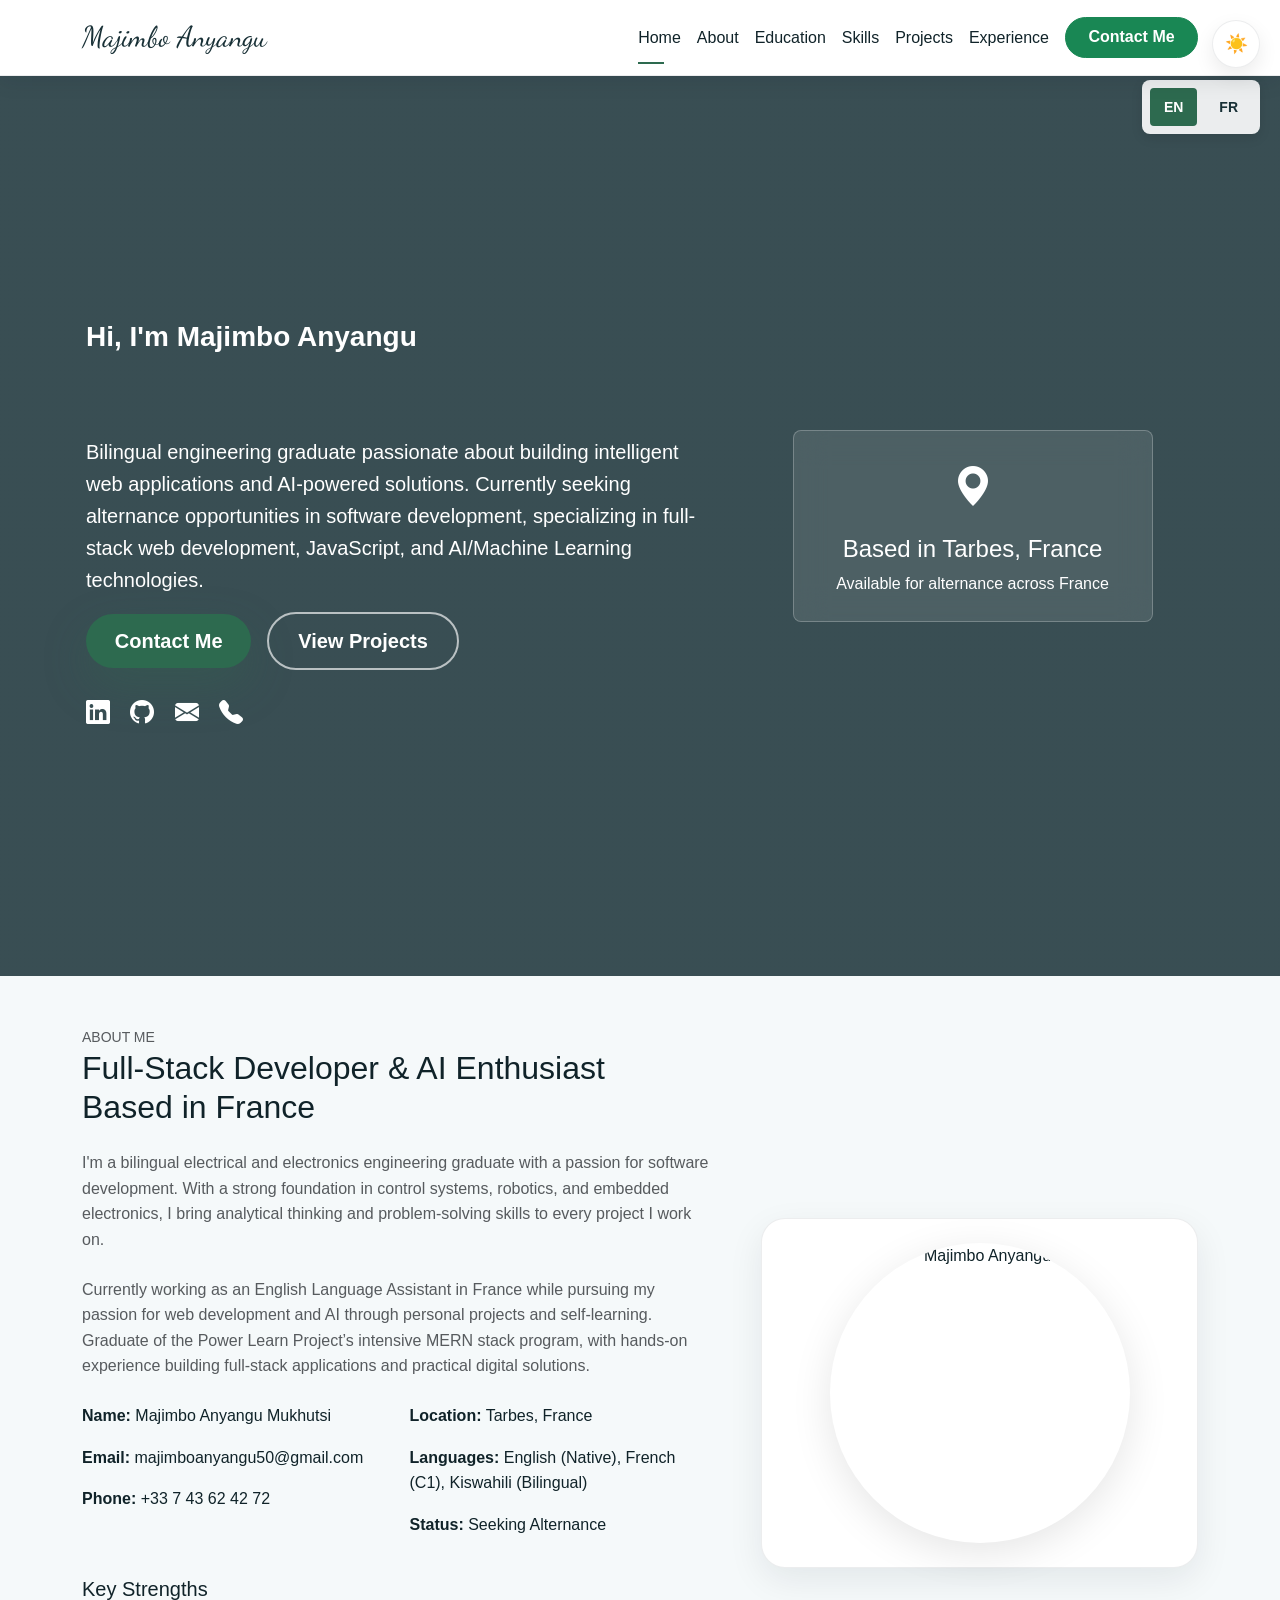
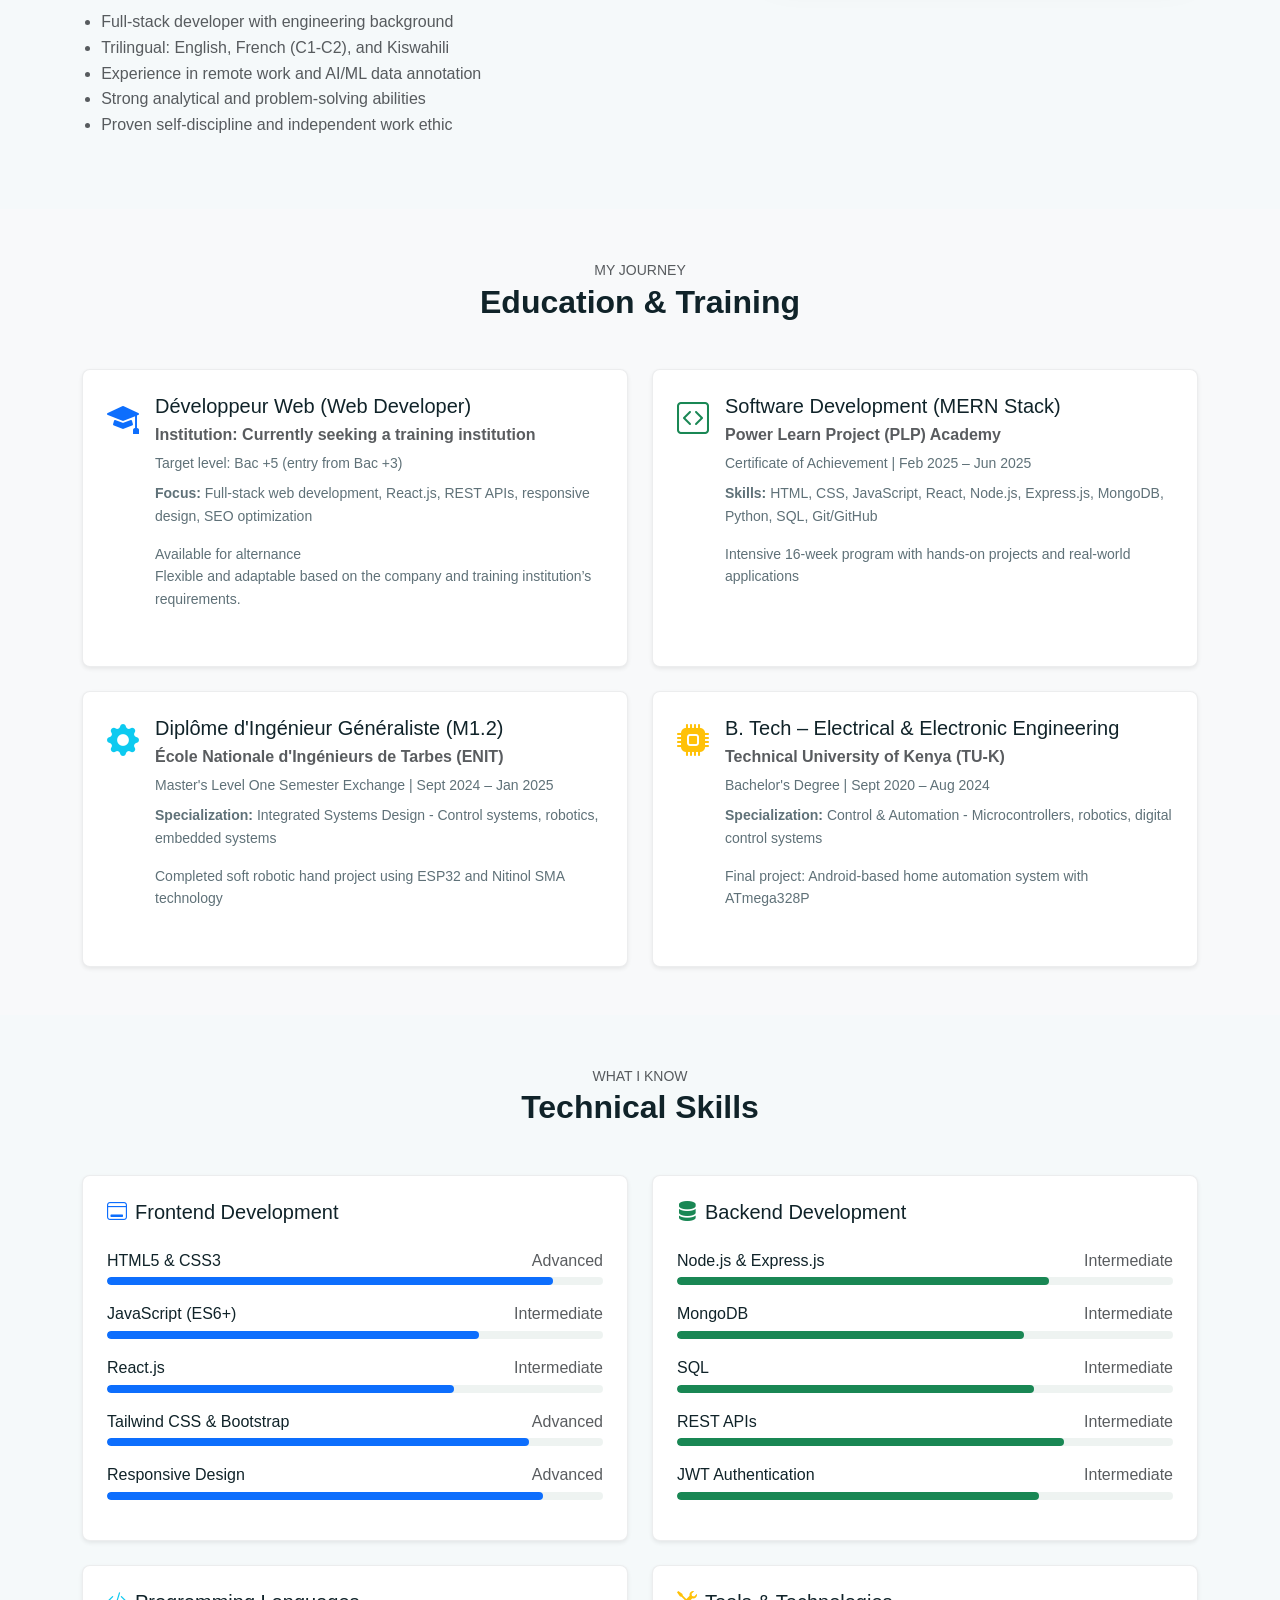
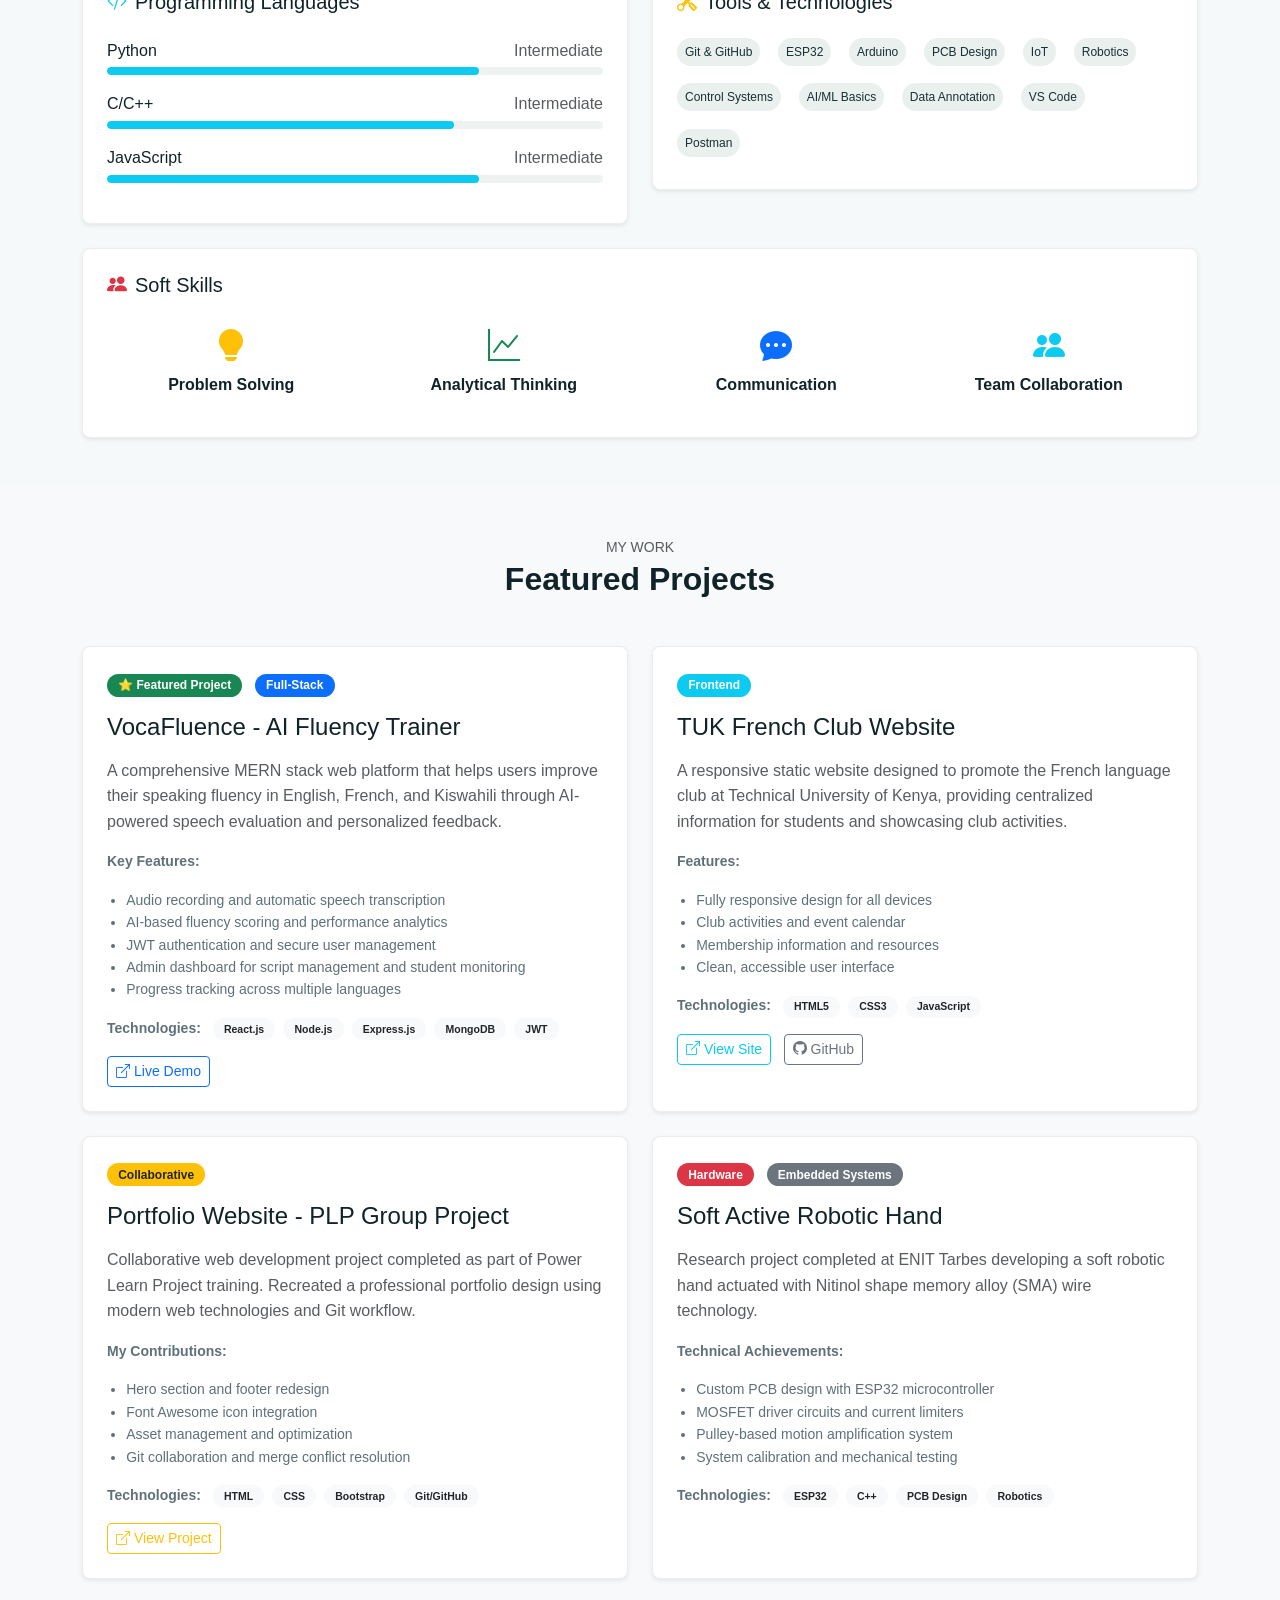
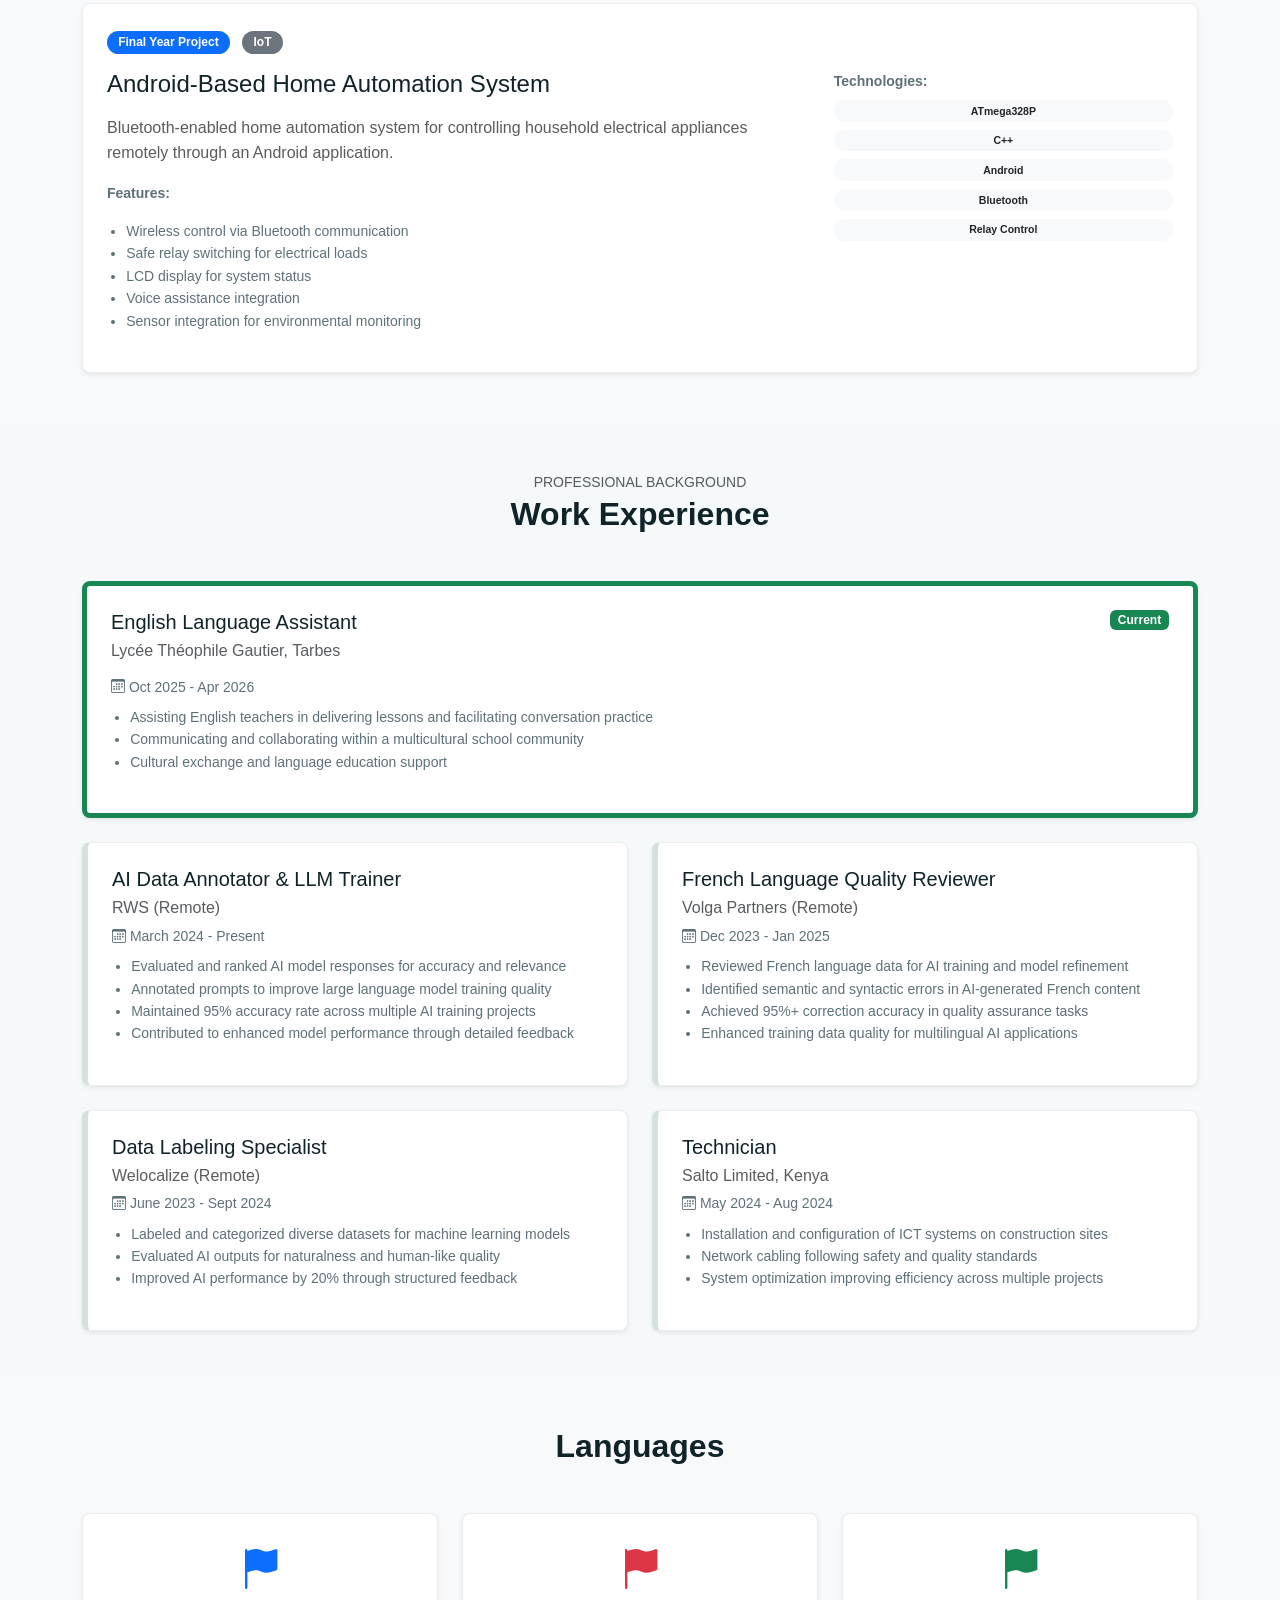
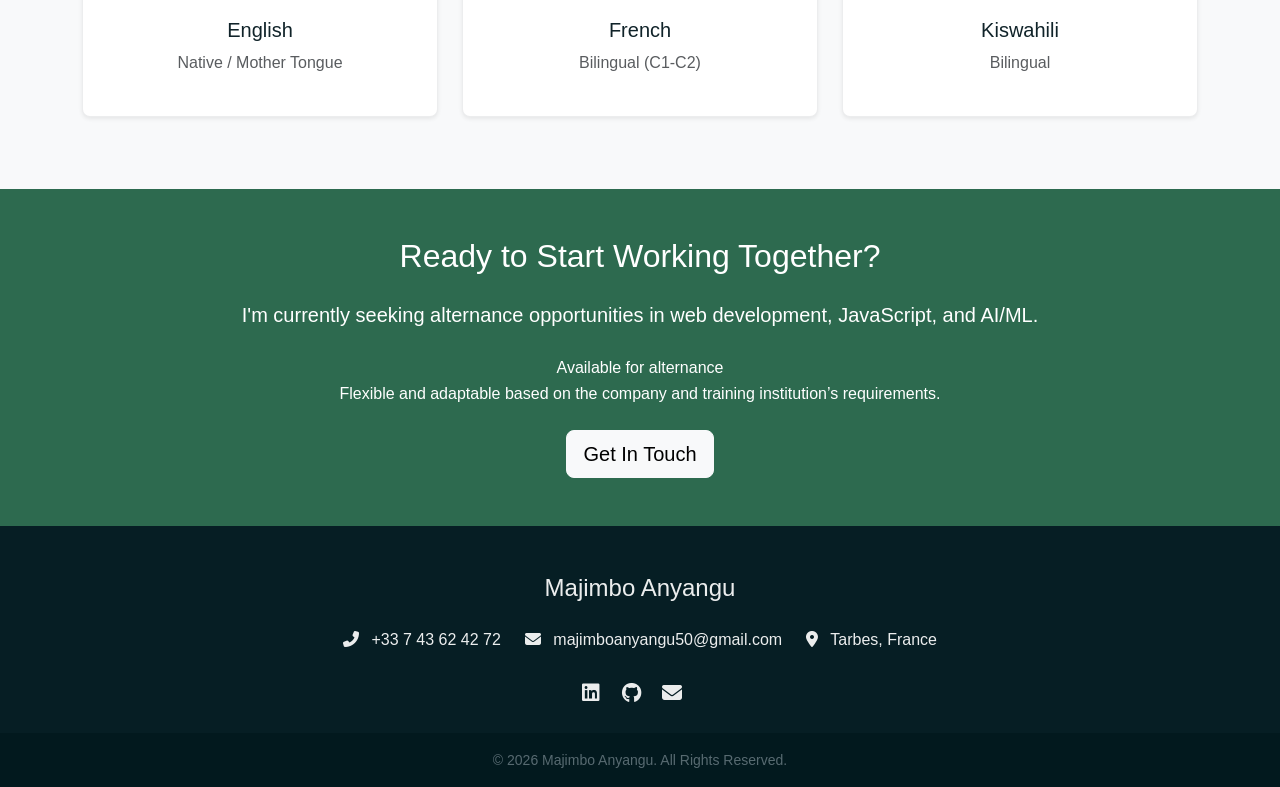
==== index.html @ 1678a59c "feat: Add French translation setup with language switcher - Create translations.js with English/Fren" ====
<!doctype html>
<html lang="en">
  <head>
    <meta charset="UTF-8" />
    <meta name="viewport" content="width=device-width, initial-scale=1.0" />
    <title>Majimbo Anyangu - Full-Stack Developer & AI Enthusiast</title>

    <!-- Bootstrap CSS -->
    <link
      href="https://cdn.jsdelivr.net/npm/bootstrap@5.3.2/dist/css/bootstrap.min.css"
      rel="stylesheet"
    />
    <link
      rel="stylesheet"
      href="https://cdnjs.cloudflare.com/ajax/libs/font-awesome/6.4.0/css/all.min.css"
    />
    <link
      href="https://fonts.googleapis.com/css2?family=Dancing+Script:wght@600&display=swap"
      rel="stylesheet"
    />
    <link
      rel="stylesheet"
      href="https://cdn.jsdelivr.net/npm/bootstrap-icons@1.10.0/font/bootstrap-icons.css"
    />
    <link rel="stylesheet" href="assets/css/style.css" />
  </head>

  <body>
    <!-- Theme Toggle -->
    <input type="checkbox" id="theme-toggle" hidden />
    <label for="theme-toggle" class="theme-icon" aria-label="Toggle theme">
      <span class="sun">☀️</span>
      <span class="moon">🌙</span>
    </label>

    <!-- Language Switcher -->
    <div class="language-switcher">
      <button class="lang-btn active" data-lang="en" onclick="changeLanguage('en')" title="English">EN</button>
      <button class="lang-btn" data-lang="fr" onclick="changeLanguage('fr')" title="Français">FR</button>
    </div>

    <!-- Navbar Toggle -->
    <input type="checkbox" id="nav-toggle" hidden />

    <!-- Navbar -->
    <nav class="navbar-wrapper">
      <div class="container d-flex justify-content-between align-items-center">
        <div class="d-flex align-items-center gap-2">
          <a href="#" class="navbar-brand">Majimbo Anyangu</a>
        </div>

        <!-- Hamburger Icon -->
        <label for="nav-toggle" class="hamburger">
          <i class="fas fa-bars"></i>
        </label>

        <!-- Nav Links -->
        <div class="nav-links">
          <ul
            class="navbar-nav d-flex flex-column flex-lg-row align-items-lg-center justify-content-center gap-3"
          >
            <li><a href="#home" class="nav-link active" data-i18n="nav-home">Home</a></li>
            <li><a href="#about" class="nav-link" data-i18n="nav-about">About</a></li>
            <li><a href="#education" class="nav-link" data-i18n="nav-education">Education</a></li>
            <li><a href="#skills" class="nav-link" data-i18n="nav-skills">Skills</a></li>
            <li><a href="#projects" class="nav-link" data-i18n="nav-projects">Projects</a></li>
            <li><a href="#experience" class="nav-link" data-i18n="nav-experience">Experience</a></li>
            <li>
              <a href="assets/contact_me.html" class="btn btn-success" data-i18n="nav-contact"
                >Contact Me</a
              >
            </li>
          </ul>
        </div>
      </div>
    </nav>

    <!-- Hero Section -->
    <section id="home" class="hero d-flex align-items-center">
      <div class="container">
        <div class="row align-items-center">
          <!-- Left Text -->
          <div
            class="col-lg-7 ps-lg-3 px-3 text-center text-lg-start mb-4 mb-lg-0"
          >
            <h3 class="mb-3 text-white fw-semibold lh-sm fs-3" data-i18n="hero-greeting">
              Hi, I'm Majimbo Anyangu
            </h3>

            <!-- Animated Words -->
            <div class="animated-words text-white mb-3">
              <span class="word" data-i18n="hero-title-1">Full-Stack Developer</span>
              <span class="word" data-i18n="hero-title-2">AI Enthusiast</span>
              <span class="word" data-i18n="hero-title-3">Electrical Engineer</span>
              <span class="word" data-i18n="hero-title-4">MERN Stack Developer</span>
              <span class="word" data-i18n="hero-title-5">Bilingual Professional</span>
            </div>

            <p class="lead text-white" data-i18n="hero-description">
              Bilingual engineering graduate passionate about building
              intelligent web applications and AI-powered solutions. Currently
              seeking alternance opportunities in software development,
              specializing in full-stack web development, JavaScript, and
              AI/Machine Learning technologies.
            </p>

            <div
              class="d-flex gap-3 flex-column flex-sm-row justify-content-center justify-content-lg-start align-items-center"
            >
              <a href="assets/contact_me.html" class="btn btn-lg btn-hire-me" data-i18n="hero-btn-contact"
                >Contact Me</a
              >
              <a href="#projects" class="btn btn-lg transparent-btn" data-i18n="hero-btn-projects"
                >View Projects</a
              >
            </div>

            <!-- Social Links -->
            <div class="mt-4">
              <a
                href="https://www.linkedin.com/in/anyangu-majimbo-b30018235/"
                target="_blank"
                class="text-white me-3 fs-4"
                ><i class="bi bi-linkedin"></i
              ></a>
              <a
                href="https://github.com/anyangumajimbo"
                target="_blank"
                class="text-white me-3 fs-4"
                ><i class="bi bi-github"></i
              ></a>
              <a
                href="mailto:majimboanyangu50@gmail.com"
                class="text-white me-3 fs-4"
                ><i class="bi bi-envelope-fill"></i
              ></a>
              <a href="tel:+33743624272" class="text-white fs-4"
                ><i class="bi bi-telephone-fill"></i
              ></a>
            </div>
          </div>

          <!-- Right Column - Location Badge -->
          <div class="col-lg-5 text-center">
            <div
              class="location-badge p-4 bg-white bg-opacity-10 rounded-3 backdrop-blur"
            >
              <i class="bi bi-geo-alt-fill text-white fs-1 mb-3 d-block"></i>
              <h4 class="text-white" data-i18n="hero-location">Based in Tarbes, France</h4>
              <p class="text-white mb-0" data-i18n="hero-location-desc">
                Available for alternance across France
              </p>
            </div>
          </div>
        </div>
      </div>
    </section>

    <!-- About Section -->
    <section id="about" class="about py-5">
      <div class="container">
        <div class="row align-items-center g-5">
          <!-- Left Content -->
          <div class="col-lg-7">
            <small class="text-uppercase text-muted" data-i18n="about-label">About Me</small>
            <h2 class="mb-4" data-i18n="about-title" data-html="true">
              Full-Stack Developer & AI Enthusiast<br />Based in France
            </h2>
            <p class="mb-4 text-muted" data-i18n="about-p1">
              I'm a bilingual electrical and electronics engineering graduate with a passion for software development. With a strong foundation in
              control systems, robotics, and embedded electronics, I bring
              analytical thinking and problem-solving skills to every project I
              work on.
            </p>
            <p class="mb-4 text-muted">
              Currently working as an English Language Assistant in France while
              pursuing my passion for web development and AI through personal projects and self-learning. 
              Graduate of the Power Learn Project’s intensive MERN stack program,
              with hands-on experience building full-stack applications and practical digital solutions.
            </p>

            <div class="row mb-4">
              <div class="col-md-6">
                <p><strong data-i18n="about-name">Name:</strong> <span data-i18n="about-name-value">Majimbo Anyangu Mukhutsi</span></p>
                <p><strong data-i18n="about-email">Email:</strong> majimboanyangu50@gmail.com</p>
                <p><strong data-i18n="about-phone">Phone:</strong> +33 7 43 62 42 72</p>
              </div>
              <div class="col-md-6">
                <p><strong data-i18n="about-location">Location:</strong> <span data-i18n="about-location-value">Tarbes, France</span></p>
                <p>
                  <strong data-i18n="about-languages">Languages:</strong> <span data-i18n="about-languages-value">English (Native), French (C1), Kiswahili (Bilingual)</span>
                </p>
                <p><strong data-i18n="about-status">Status:</strong> <span data-i18n="about-status-value">Seeking Alternance</span></p>
              </div>
            </div>

            <div class="mb-4">
              <h5 data-i18n="about-strengths">Key Strengths</h5>
              <ul class="text-muted">
                <li data-i18n="about-strength-1">
                  Full-stack developer with engineering background
                </li>
                <li data-i18n="about-strength-2">Trilingual: English, French (C1-C2), and Kiswahili</li>
                <li data-i18n="about-strength-3">Experience in remote work and AI/ML data annotation</li>
                <li data-i18n="about-strength-4">Strong analytical and problem-solving abilities</li>
                <li data-i18n="about-strength-5">Proven self-discipline and independent work ethic</li>
              </ul>
            </div>
          </div>

          <!-- Right Image -->
          <div class="col-lg-5 text-center">
            <div class="about-image-wrapper p-4">
              <img src="assets/images/majimbo_profile_image.jpg" alt="Majimbo Anyangu" class="about-profile-image">
            </div>
          </div>
        </div>
      </div>
    </section>

    <!-- Education Section -->
    <section id="education" class="py-5 section-alt">
      <div class="container">
        <div class="text-center mb-5">
          <small class="text-uppercase text-muted" data-i18n="education-label">My Journey</small>
          <h2 class="fw-bold" data-i18n="education-title">Education & Training</h2>
        </div>

        <div class="row g-4">
          <!-- Education Item 1 -->
          <div class="col-lg-6">
            <div class="education-card p-4 bg-white rounded-3 shadow-sm h-100">
              <div class="d-flex align-items-start mb-3">
                <i class="bi bi-mortarboard-fill text-primary fs-2 me-3"></i>
                <div>
                  <h5 class="mb-1" data-i18n="education-webdev">Développeur Web (Web Developer)</h5>
                  <p class="text-muted mb-1"><strong data-i18n="education-webdev-institution">Institution: Currently seeking a training institution</strong></p>
                  <p class="text-muted small mb-2">
                    Target level: Bac +5 (entry from Bac +3)
                  </p>
                  <p class="small">
                    <strong>Focus:</strong> Full-stack web development,
                    React.js, REST APIs, responsive design, SEO optimization
                  </p>
                  <p class="small text-muted">
                    Available for alternance <br>
                    Flexible and adaptable based on the company and training institution’s requirements.
                  </p>
                </div>
              </div>
            </div>
          </div>

          <!-- Education Item 2 -->
          <div class="col-lg-6">
            <div class="education-card p-4 bg-white rounded-3 shadow-sm h-100">
              <div class="d-flex align-items-start mb-3">
                <i class="bi bi-code-square text-success fs-2 me-3"></i>
                <div>
                  <h5 class="mb-1" data-i18n="education-mern">Software Development (MERN Stack)</h5>
                  <p class="text-muted mb-1">
                    <strong data-i18n="education-mern-institution">Power Learn Project (PLP) Academy</strong>
                  </p>
                  <p class="text-muted small mb-2">
                    <span data-i18n="education-mern-cert">Certificate of Achievement</span> | Feb 2025 – Jun 2025
                  </p>
                  <p class="small">
                    <strong data-i18n="education-mern-skills">Skills:</strong> HTML, CSS, JavaScript, React,
                    Node.js, Express.js, MongoDB, Python, SQL, Git/GitHub
                  </p>
                  <p class="small text-muted" data-i18n="education-mern-desc">
                    Intensive 16-week program with hands-on projects and
                    real-world applications
                  </p>
                </div>
              </div>
            </div>
          </div>

          <!-- Education Item 3 -->
          <div class="col-lg-6">
            <div class="education-card p-4 bg-white rounded-3 shadow-sm h-100">
              <div class="d-flex align-items-start mb-3">
                <i class="bi bi-gear-fill text-info fs-2 me-3"></i>
                <div>
                  <h5 class="mb-1" data-i18n="education-enit">Diplôme d'Ingénieur Généraliste (M1.2)</h5>
                  <p class="text-muted mb-1">
                    <strong data-i18n="education-enit-institution">École Nationale d'Ingénieurs de Tarbes (ENIT)</strong>
                  </p>
                  <p class="text-muted small mb-2">
                    Master's Level One Semester Exchange | Sept 2024 – Jan 2025
                  </p>
                  <p class="small">
                    <strong data-i18n="education-enit-spec">Specialization:</strong> Integrated Systems Design -
                    Control systems, robotics, embedded systems
                  </p>
                  <p class="small text-muted" data-i18n="education-enit-project">
                    Completed soft robotic hand project using ESP32 and Nitinol
                    SMA technology
                  </p>
                </div>
              </div>
            </div>
          </div>

          <!-- Education Item 4 -->
          <div class="col-lg-6">
            <div class="education-card p-4 bg-white rounded-3 shadow-sm h-100">
              <div class="d-flex align-items-start mb-3">
                <i class="bi bi-cpu-fill text-warning fs-2 me-3"></i>
                <div>
                  <h5 class="mb-1">
                    B. Tech – Electrical & Electronic Engineering
                  </h5>
                  <p class="text-muted mb-1">
                    <strong>Technical University of Kenya (TU-K)</strong>
                  </p>
                  <p class="text-muted small mb-2">
                    Bachelor's Degree | Sept 2020 – Aug 2024
                  </p>
                  <p class="small">
                    <strong>Specialization:</strong> Control & Automation -
                    Microcontrollers, robotics, digital control systems
                  </p>
                  <p class="small text-muted">
                    Final project: Android-based home automation system with
                    ATmega328P
                  </p>
                </div>
              </div>
            </div>
          </div>
        </div>
      </div>
    </section>

    <!-- Skills Section -->
    <section id="skills" class="py-5">
      <div class="container">
        <div class="text-center mb-5">
          <small class="text-uppercase text-muted">What I Know</small>
          <h2 class="fw-bold">Technical Skills</h2>
        </div>

        <div class="row g-4">
          <!-- Frontend Skills -->
          <div class="col-lg-6">
            <div class="skills-card p-4 bg-white rounded-3 shadow-sm">
              <h5 class="mb-4">
                <i class="bi bi-window-desktop text-primary me-2"></i>Frontend
                Development
              </h5>

              <div class="mb-3">
                <div class="d-flex justify-content-between mb-1">
                  <span>HTML5 & CSS3</span>
                  <span class="text-muted">Advanced</span>
                </div>
                <div class="progress">
                  <div class="progress-bar bg-primary progress-90"></div>
                </div>
              </div>

              <div class="mb-3">
                <div class="d-flex justify-content-between mb-1">
                  <span>JavaScript (ES6+)</span>
                  <span class="text-muted">Intermediate</span>
                </div>
                <div class="progress">
                  <div class="progress-bar bg-primary progress-75"></div>
                </div>
              </div>

              <div class="mb-3">
                <div class="d-flex justify-content-between mb-1">
                  <span>React.js</span>
                  <span class="text-muted">Intermediate</span>
                </div>
                <div class="progress">
                  <div class="progress-bar bg-primary progress-70"></div>
                </div>
              </div>

              <div class="mb-3">
                <div class="d-flex justify-content-between mb-1">
                  <span>Tailwind CSS & Bootstrap</span>
                  <span class="text-muted">Advanced</span>
                </div>
                <div class="progress">
                  <div class="progress-bar bg-primary progress-85"></div>
                </div>
              </div>

              <div class="mb-3">
                <div class="d-flex justify-content-between mb-1">
                  <span>Responsive Design</span>
                  <span class="text-muted">Advanced</span>
                </div>
                <div class="progress">
                  <div class="progress-bar bg-primary progress-88"></div>
                </div>
              </div>
            </div>
          </div>

          <!-- Backend Skills -->
          <div class="col-lg-6">
            <div class="skills-card p-4 bg-white rounded-3 shadow-sm">
              <h5 class="mb-4">
                <i class="bi bi-server text-success me-2"></i>Backend
                Development
              </h5>

              <div class="mb-3">
                <div class="d-flex justify-content-between mb-1">
                  <span>Node.js & Express.js</span>
                  <span class="text-muted">Intermediate</span>
                </div>
                <div class="progress">
                  <div class="progress-bar bg-success progress-75"></div>
                </div>
              </div>

              <div class="mb-3">
                <div class="d-flex justify-content-between mb-1">
                  <span>MongoDB</span>
                  <span class="text-muted">Intermediate</span>
                </div>
                <div class="progress">
                  <div class="progress-bar bg-success progress-70"></div>
                </div>
              </div>

              <div class="mb-3">
                <div class="d-flex justify-content-between mb-1">
                  <span>SQL</span>
                  <span class="text-muted">Intermediate</span>
                </div>
                <div class="progress">
                  <div class="progress-bar bg-success progress-72"></div>
                </div>
              </div>

              <div class="mb-3">
                <div class="d-flex justify-content-between mb-1">
                  <span>REST APIs</span>
                  <span class="text-muted">Intermediate</span>
                </div>
                <div class="progress">
                  <div class="progress-bar bg-success progress-78"></div>
                </div>
              </div>

              <div class="mb-3">
                <div class="d-flex justify-content-between mb-1">
                  <span>JWT Authentication</span>
                  <span class="text-muted">Intermediate</span>
                </div>
                <div class="progress">
                  <div class="progress-bar bg-success progress-73"></div>
                </div>
              </div>
            </div>
          </div>

          <!-- Programming Languages -->
          <div class="col-lg-6">
            <div class="skills-card p-4 bg-white rounded-3 shadow-sm">
              <h5 class="mb-4">
                <i class="bi bi-code-slash text-info me-2"></i>Programming
                Languages
              </h5>

              <div class="mb-3">
                <div class="d-flex justify-content-between mb-1">
                  <span>Python</span>
                  <span class="text-muted">Intermediate</span>
                </div>
                <div class="progress">
                  <div class="progress-bar bg-info progress-75"></div>
                </div>
              </div>

              <div class="mb-3">
                <div class="d-flex justify-content-between mb-1">
                  <span>C/C++</span>
                  <span class="text-muted">Intermediate</span>
                </div>
                <div class="progress">
                  <div class="progress-bar bg-info progress-70"></div>
                </div>
              </div>

              <div class="mb-3">
                <div class="d-flex justify-content-between mb-1">
                  <span>JavaScript</span>
                  <span class="text-muted">Intermediate</span>
                </div>
                <div class="progress">
                  <div class="progress-bar bg-info progress-75"></div>
                </div>
              </div>
            </div>
          </div>

          <!-- Tools & Others -->
          <div class="col-lg-6">
            <div class="skills-card p-4 bg-white rounded-3 shadow-sm">
              <h5 class="mb-4">
                <i class="bi bi-tools text-warning me-2"></i>Tools &
                Technologies
              </h5>

              <div class="skill-tags">
                <span class="badge bg-secondary me-2 mb-2 p-2"
                  >Git & GitHub</span
                >
                <span class="badge bg-secondary me-2 mb-2 p-2">ESP32</span>
                <span class="badge bg-secondary me-2 mb-2 p-2">Arduino</span>
                <span class="badge bg-secondary me-2 mb-2 p-2">PCB Design</span>
                <span class="badge bg-secondary me-2 mb-2 p-2">IoT</span>
                <span class="badge bg-secondary me-2 mb-2 p-2">Robotics</span>
                <span class="badge bg-secondary me-2 mb-2 p-2"
                  >Control Systems</span
                >
                <span class="badge bg-secondary me-2 mb-2 p-2"
                  >AI/ML Basics</span
                >
                <span class="badge bg-secondary me-2 mb-2 p-2"
                  >Data Annotation</span
                >
                <span class="badge bg-secondary me-2 mb-2 p-2">VS Code</span>
                <span class="badge bg-secondary me-2 mb-2 p-2">Postman</span>
              </div>
            </div>
          </div>
        </div>

        <!-- Soft Skills -->
        <div class="row mt-4">
          <div class="col-12">
            <div class="skills-card p-4 bg-white rounded-3 shadow-sm">
              <h5 class="mb-4">
                <i class="bi bi-people-fill text-danger me-2"></i>Soft Skills
              </h5>
              <div class="row">
                <div class="col-md-3 col-6 mb-3">
                  <div class="text-center">
                    <i class="bi bi-lightbulb-fill fs-2 text-warning mb-2"></i>
                    <p class="mb-0 fw-semibold">Problem Solving</p>
                  </div>
                </div>
                <div class="col-md-3 col-6 mb-3">
                  <div class="text-center">
                    <i class="bi bi-graph-up fs-2 text-success mb-2"></i>
                    <p class="mb-0 fw-semibold">Analytical Thinking</p>
                  </div>
                </div>
                <div class="col-md-3 col-6 mb-3">
                  <div class="text-center">
                    <i class="bi bi-chat-dots-fill fs-2 text-primary mb-2"></i>
                    <p class="mb-0 fw-semibold">Communication</p>
                  </div>
                </div>
                <div class="col-md-3 col-6 mb-3">
                  <div class="text-center">
                    <i class="bi bi-people-fill fs-2 text-info mb-2"></i>
                    <p class="mb-0 fw-semibold">Team Collaboration</p>
                  </div>
                </div>
              </div>
            </div>
          </div>
        </div>
      </div>
    </section>

    <!-- Projects Section -->
    <section id="projects" class="py-5 section-alt">
      <div class="container">
        <div class="text-center mb-5">
          <small class="text-uppercase text-muted">My Work</small>
          <h2 class="fw-bold">Featured Projects</h2>
        </div>

        <div class="row g-4">
          <!-- Project 1 - VocaFluence -->
          <div class="col-lg-6">
            <div class="project-card p-4 bg-white rounded-3 shadow-sm h-100">
              <div class="project-badge mb-3">
                <span class="badge bg-success">⭐ Featured Project</span>
                <span class="badge bg-primary ms-2">Full-Stack</span>
              </div>
              <h4 class="mb-3">VocaFluence - AI Fluency Trainer</h4>
              <p class="text-muted mb-3">
                A comprehensive MERN stack web platform that helps users improve
                their speaking fluency in English, French, and Kiswahili through
                AI-powered speech evaluation and personalized feedback.
              </p>
              <p class="small mb-3"><strong>Key Features:</strong></p>
              <ul class="small text-muted mb-3">
                <li>Audio recording and automatic speech transcription</li>
                <li>AI-based fluency scoring and performance analytics</li>
                <li>JWT authentication and secure user management</li>
                <li>
                  Admin dashboard for script management and student monitoring
                </li>
                <li>Progress tracking across multiple languages</li>
              </ul>
              <p class="small mb-3">
                <strong>Technologies:</strong>
                <span class="badge bg-light text-dark ms-2">React.js</span>
                <span class="badge bg-light text-dark ms-1">Node.js</span>
                <span class="badge bg-light text-dark ms-1">Express.js</span>
                <span class="badge bg-light text-dark ms-1">MongoDB</span>
                <span class="badge bg-light text-dark ms-1">JWT</span>
              </p>
              <a
                href="https://voca-fluence-client.vercel.app/login"
                target="_blank"
                class="btn btn-outline-primary btn-sm"
              >
                <i class="bi bi-box-arrow-up-right me-1"></i>Live Demo
              </a>
            </div>
          </div>

          <!-- Project 2 - TUK French Club -->
          <div class="col-lg-6">
            <div class="project-card p-4 bg-white rounded-3 shadow-sm h-100">
              <div class="project-badge mb-3">
                <span class="badge bg-info">Frontend</span>
              </div>
              <h4 class="mb-3">TUK French Club Website</h4>
              <p class="text-muted mb-3">
                A responsive static website designed to promote the French
                language club at Technical University of Kenya, providing
                centralized information for students and showcasing club
                activities.
              </p>
              <p class="small mb-3"><strong>Features:</strong></p>
              <ul class="small text-muted mb-3">
                <li>Fully responsive design for all devices</li>
                <li>Club activities and event calendar</li>
                <li>Membership information and resources</li>
                <li>Clean, accessible user interface</li>
              </ul>
              <p class="small mb-3">
                <strong>Technologies:</strong>
                <span class="badge bg-light text-dark ms-2">HTML5</span>
                <span class="badge bg-light text-dark ms-1">CSS3</span>
                <span class="badge bg-light text-dark ms-1">JavaScript</span>
              </p>
              <a
                href="https://anyangumajimbo.github.io/TUK_FRENCH_CLUB/index.html"
                target="_blank"
                class="btn btn-outline-info btn-sm"
              >
                <i class="bi bi-box-arrow-up-right me-1"></i>View Site
              </a>
              <a
                href="https://github.com/anyangumajimbo"
                target="_blank"
                class="btn btn-outline-secondary btn-sm ms-2"
              >
                <i class="bi bi-github me-1"></i>GitHub
              </a>
            </div>
          </div>

          <!-- Project 3 - Portfolio Group Project -->
          <div class="col-lg-6">
            <div class="project-card p-4 bg-white rounded-3 shadow-sm h-100">
              <div class="project-badge mb-3">
                <span class="badge bg-warning text-dark">Collaborative</span>
              </div>
              <h4 class="mb-3">Portfolio Website - PLP Group Project</h4>
              <p class="text-muted mb-3">
                Collaborative web development project completed as part of Power
                Learn Project training. Recreated a professional portfolio
                design using modern web technologies and Git workflow.
              </p>
              <p class="small mb-3"><strong>My Contributions:</strong></p>
              <ul class="small text-muted mb-3">
                <li>Hero section and footer redesign</li>
                <li>Font Awesome icon integration</li>
                <li>Asset management and optimization</li>
                <li>Git collaboration and merge conflict resolution</li>
              </ul>
              <p class="small mb-3">
                <strong>Technologies:</strong>
                <span class="badge bg-light text-dark ms-2">HTML</span>
                <span class="badge bg-light text-dark ms-1">CSS</span>
                <span class="badge bg-light text-dark ms-1">Bootstrap</span>
                <span class="badge bg-light text-dark ms-1">Git/GitHub</span>
              </p>
              <a
                href="https://ocheing.github.io/plp-web-development-portfolio-group-assignment/"
                target="_blank"
                class="btn btn-outline-warning btn-sm"
              >
                <i class="bi bi-box-arrow-up-right me-1"></i>View Project
              </a>
            </div>
          </div>

          <!-- Project 4 - Robotics -->
          <div class="col-lg-6">
            <div class="project-card p-4 bg-white rounded-3 shadow-sm h-100">
              <div class="project-badge mb-3">
                <span class="badge bg-danger">Hardware</span>
                <span class="badge bg-secondary ms-2">Embedded Systems</span>
              </div>
              <h4 class="mb-3">Soft Active Robotic Hand</h4>
              <p class="text-muted mb-3">
                Research project completed at ENIT Tarbes developing a soft
                robotic hand actuated with Nitinol shape memory alloy (SMA) wire
                technology.
              </p>
              <p class="small mb-3"><strong>Technical Achievements:</strong></p>
              <ul class="small text-muted mb-3">
                <li>Custom PCB design with ESP32 microcontroller</li>
                <li>MOSFET driver circuits and current limiters</li>
                <li>Pulley-based motion amplification system</li>
                <li>System calibration and mechanical testing</li>
              </ul>
              <p class="small mb-3">
                <strong>Technologies:</strong>
                <span class="badge bg-light text-dark ms-2">ESP32</span>
                <span class="badge bg-light text-dark ms-1">C++</span>
                <span class="badge bg-light text-dark ms-1">PCB Design</span>
                <span class="badge bg-light text-dark ms-1">Robotics</span>
              </p>
            </div>
          </div>

          <!-- Project 5 - Home Automation -->
          <div class="col-lg-12">
            <div class="project-card p-4 bg-white rounded-3 shadow-sm">
              <div class="project-badge mb-3">
                <span class="badge bg-primary">Final Year Project</span>
                <span class="badge bg-secondary ms-2">IoT</span>
              </div>
              <div class="row">
                <div class="col-lg-8">
                  <h4 class="mb-3">Android-Based Home Automation System</h4>
                  <p class="text-muted mb-3">
                    Bluetooth-enabled home automation system for controlling
                    household electrical appliances remotely through an Android
                    application.
                  </p>
                  <p class="small mb-3"><strong>Features:</strong></p>
                  <ul class="small text-muted mb-3">
                    <li>Wireless control via Bluetooth communication</li>
                    <li>Safe relay switching for electrical loads</li>
                    <li>LCD display for system status</li>
                    <li>Voice assistance integration</li>
                    <li>Sensor integration for environmental monitoring</li>
                  </ul>
                </div>
                <div class="col-lg-4">
                  <p class="small mb-3">
                    <strong>Technologies:</strong>
                    <span class="badge bg-light text-dark d-block mt-2"
                      >ATmega328P</span
                    >
                    <span class="badge bg-light text-dark d-block mt-2"
                      >C++</span
                    >
                    <span class="badge bg-light text-dark d-block mt-2"
                      >Android</span
                    >
                    <span class="badge bg-light text-dark d-block mt-2"
                      >Bluetooth</span
                    >
                    <span class="badge bg-light text-dark d-block mt-2"
                      >Relay Control</span
                    >
                  </p>
                </div>
              </div>
            </div>
          </div>
        </div>
      </div>
    </section>

    <!-- Experience Section -->
    <section id="experience" class="py-5">
      <div class="container">
        <div class="text-center mb-5">
          <small class="text-uppercase text-muted"
            >Professional Background</small
          >
          <h2 class="fw-bold">Work Experience</h2>
        </div>

        <div class="row g-4">
          <!-- Current Role -->
          <div class="col-12">
            <div
              class="experience-card p-4 bg-white rounded-3 shadow-sm border-start border-5 border-success"
            >
              <div
                class="d-flex justify-content-between align-items-start mb-2"
              >
                <div>
                  <h5 class="mb-1">English Language Assistant</h5>
                  <p class="text-muted mb-1">Lycée Théophile Gautier, Tarbes</p>
                </div>
                <span class="badge bg-success">Current</span>
              </div>
              <p class="small text-muted mb-2">
                <i class="bi bi-calendar3"></i> Oct 2025 - Apr 2026
              </p>
              <ul class="small">
                <li>
                  Assisting English teachers in delivering lessons and
                  facilitating conversation practice
                </li>
                <li>
                  Communicating and collaborating within a multicultural school
                  community
                </li>
                <li>Cultural exchange and language education support</li>
              </ul>
            </div>
          </div>

          <!-- AI/ML Roles -->
          <div class="col-lg-6">
            <div class="experience-card p-4 bg-white rounded-3 shadow-sm">
              <h5 class="mb-1">AI Data Annotator & LLM Trainer</h5>
              <p class="text-muted mb-1">RWS (Remote)</p>
              <p class="small text-muted mb-2">
                <i class="bi bi-calendar3"></i> March 2024 - Present
              </p>
              <ul class="small">
                <li>
                  Evaluated and ranked AI model responses for accuracy and
                  relevance
                </li>
                <li>
                  Annotated prompts to improve large language model training
                  quality
                </li>
                <li>
                  Maintained 95% accuracy rate across multiple AI training
                  projects
                </li>
                <li>
                  Contributed to enhanced model performance through detailed
                  feedback
                </li>
              </ul>
            </div>
          </div>

          <div class="col-lg-6">
            <div class="experience-card p-4 bg-white rounded-3 shadow-sm">
              <h5 class="mb-1">French Language Quality Reviewer</h5>
              <p class="text-muted mb-1">Volga Partners (Remote)</p>
              <p class="small text-muted mb-2">
                <i class="bi bi-calendar3"></i> Dec 2023 - Jan 2025
              </p>
              <ul class="small">
                <li>
                  Reviewed French language data for AI training and model
                  refinement
                </li>
                <li>
                  Identified semantic and syntactic errors in AI-generated
                  French content
                </li>
                <li>
                  Achieved 95%+ correction accuracy in quality assurance tasks
                </li>
                <li>
                  Enhanced training data quality for multilingual AI
                  applications
                </li>
              </ul>
            </div>
          </div>

          <div class="col-lg-6">
            <div class="experience-card p-4 bg-white rounded-3 shadow-sm">
              <h5 class="mb-1">Data Labeling Specialist</h5>
              <p class="text-muted mb-1">Welocalize (Remote)</p>
              <p class="small text-muted mb-2">
                <i class="bi bi-calendar3"></i> June 2023 - Sept 2024
              </p>
              <ul class="small">
                <li>
                  Labeled and categorized diverse datasets for machine learning
                  models
                </li>
                <li>
                  Evaluated AI outputs for naturalness and human-like quality
                </li>
                <li>
                  Improved AI performance by 20% through structured feedback
                </li>
              </ul>
            </div>
          </div>

          <div class="col-lg-6">
            <div class="experience-card p-4 bg-white rounded-3 shadow-sm">
              <h5 class="mb-1">Technician</h5>
              <p class="text-muted mb-1">Salto Limited, Kenya</p>
              <p class="small text-muted mb-2">
                <i class="bi bi-calendar3"></i> May 2024 - Aug 2024
              </p>
              <ul class="small">
                <li>
                  Installation and configuration of ICT systems on construction
                  sites
                </li>
                <li>Network cabling following safety and quality standards</li>
                <li>
                  System optimization improving efficiency across multiple
                  projects
                </li>
              </ul>
            </div>
          </div>
        </div>
      </div>
    </section>

    <!-- Languages Section -->
    <section class="py-5 section-alt">
      <div class="container text-center">
        <h2 class="mb-5 fw-bold">Languages</h2>
        <div class="row">
          <div class="col-md-4 mb-4">
            <div class="language-card p-4 bg-white rounded-3 shadow-sm">
              <i class="bi bi-flag-fill text-primary fs-1 mb-3"></i>
              <h5>English</h5>
              <p class="text-muted">Native / Mother Tongue</p>
            </div>
          </div>
          <div class="col-md-4 mb-4">
            <div class="language-card p-4 bg-white rounded-3 shadow-sm">
              <i class="bi bi-flag-fill text-danger fs-1 mb-3"></i>
              <h5>French</h5>
              <p class="text-muted">Bilingual (C1-C2)</p>
            </div>
          </div>
          <div class="col-md-4 mb-4">
            <div class="language-card p-4 bg-white rounded-3 shadow-sm">
              <i class="bi bi-flag-fill text-success fs-1 mb-3"></i>
              <h5>Kiswahili</h5>
              <p class="text-muted">Bilingual</p>
            </div>
          </div>
        </div>
      </div>
    </section>

    <!-- CTA Section -->
    <section class="py-5 cta-section">
      <div class="container text-center text-white">
        <h2 class="mb-4">Ready to Start Working Together?</h2>
        <p class="lead mb-4">
          I'm currently seeking alternance opportunities in web development,
          JavaScript, and AI/ML.
        </p>
        <p class="mb-4">
          Available for alternance <br>
        Flexible and adaptable based on the company and training institution’s requirements.
        </p>
        <a href="assets/contact_me.html" class="btn btn-light btn-lg"
          >Get In Touch</a
        >
      </div>
    </section>

    <!-- Footer -->
    <footer class="text-white pt-5 footer">
      <div class="container text-center mb-4">
        <h4 class="mb-4">Majimbo Anyangu</h4>

        <!-- Contact Info -->
        <div
          class="d-flex flex-column flex-md-row justify-content-center align-items-center gap-4 mb-4"
        >
          <p class="mb-0">
            <i class="fas fa-phone-alt me-2"></i> +33 7 43 62 42 72
          </p>
          <p class="mb-0">
            <i class="fas fa-envelope me-2"></i> majimboanyangu50@gmail.com
          </p>
          <p class="mb-0">
            <i class="fas fa-map-marker-alt me-2"></i> Tarbes, France
          </p>
        </div>

        <!-- Social Links -->
        <div class="social-icons mb-4">
          <a
            href="https://www.linkedin.com/in/anyangu-majimbo-b30018235/"
            target="_blank"
            class="text-white me-3 fs-5"
          >
            <i class="fab fa-linkedin"></i>
          </a>
          <a
            href="https://github.com/anyangumajimbo"
            target="_blank"
            class="text-white me-3 fs-5"
          >
            <i class="fab fa-github"></i>
          </a>
          <a
            href="mailto:majimboanyangu50@gmail.com"
            class="text-white me-3 fs-5"
          >
            <i class="fas fa-envelope"></i>
          </a>
        </div>
      </div>

      <!-- Copyright -->
      <div class="py-3 px-0 footer-bottom">
        <div class="container text-center">
          <p class="small mb-0">
            &copy; 2026 Majimbo Anyangu. All Rights Reserved.
          </p>
        </div>
      </div>
    </footer>

    <!-- Bootstrap JS -->
    <script src="https://cdn.jsdelivr.net/npm/bootstrap@5.3.2/dist/js/bootstrap.bundle.min.js"></script>
    <script src="assets/js/translations.js"></script>
    <script src="assets/js/main.js"></script>
  </body>
</html>
---- assets/css/style.css ----
/* Global variables and reset */
:root {
    --color-background: #f5f9fa;
    --color-surface: #ffffff;
    --color-text: #102329;
    --color-muted: #5f7178;
    --color-primary: #183036;
    --color-accent: #2d6a4f;
    --color-accent-light: #40916c;
    --color-border: rgba(16, 35, 41, 0.08);
    --color-section-alt: #f8f9fa;
    --color-footer: #061e24;
    --color-footer-bottom: #02191e;
    --gradient-hero: linear-gradient(rgba(24, 48, 54, 0.85), rgba(24, 48, 54, 0.85));
    --hero-image: url('https://images.unsplash.com/photo-1517694712202-14dd9538aa97?w=1600');
    --transition-base: all 0.3s ease;
    --max-content-width: 1140px;
}

* {
    box-sizing: border-box;
}

body {
    margin: 0;
    font-family: 'Inter', 'Segoe UI', Tahoma, sans-serif;
    background-color: var(--color-background);
    color: var(--color-text);
    line-height: 1.6;
    transition: var(--transition-base);
}

body.dark-theme {
    background-color: #071017;
    color: #d7e6ea;
    --color-surface: rgba(10, 20, 27, 0.9);
    --color-border: rgba(255, 255, 255, 0.08);
    --color-muted: #9ab6bc;
    --color-section-alt: rgba(4, 12, 17, 0.92);
    --color-footer: #01090f;
    --color-footer-bottom: #000509;
}

a {
    color: inherit;
    text-decoration: none;
    transition: color 0.2s ease;
}

a:hover,
.nav-link:hover {
    color: var(--color-accent-light);
}

img {
    max-width: 100%;
    display: block;
}

section {
    transition: background-color 0.2s ease;
}

.section-alt {
    background-color: var(--color-section-alt);
}

/* Theme toggle */
.theme-icon {
    position: fixed;
    top: 20px;
    right: 20px;
    display: flex;
    align-items: center;
    justify-content: center;
    width: 48px;
    height: 48px;
    border-radius: 50%;
    background: var(--color-surface);
    border: 1px solid var(--color-border);
    cursor: pointer;
    box-shadow: 0 8px 20px rgba(0, 0, 0, 0.08);
    z-index: 1100;
    transition: var(--transition-base);
}

.theme-icon .sun,
.theme-icon .moon {
    font-size: 1.15rem;
    transition: opacity 0.3s ease, transform 0.3s ease;
}

.theme-icon .moon {
    position: absolute;
    opacity: 0;
    transform: translateY(8px);
}

#theme-toggle:checked + .theme-icon .sun {
    opacity: 0;
    transform: translateY(-8px);
}

#theme-toggle:checked + .theme-icon .moon {
    opacity: 1;
    transform: translateY(0);
}

body.dark-theme .theme-icon {
    border-color: rgba(255, 255, 255, 0.08);
    box-shadow: 0 12px 24px rgba(0, 0, 0, 0.4);
}

/* Navbar */
.navbar-wrapper {
    position: sticky;
    top: 0;
    z-index: 1000;
    background: var(--color-surface);
    border-bottom: 1px solid var(--color-border);
    box-shadow: 0 6px 20px rgba(12, 24, 32, 0.08);
}

.navbar-wrapper .container {
    position: relative;
    padding-top: 0.9rem;
    padding-bottom: 0.9rem;
    max-width: var(--max-content-width);
}

.navbar-brand {
    font-family: 'Dancing Script', cursive;
    font-size: 1.8rem;
    color: var(--color-primary);
}

.hamburger {
    display: flex;
    align-items: center;
    justify-content: center;
    width: 44px;
    height: 44px;
    border-radius: 50%;
    cursor: pointer;
    color: var(--color-primary);
    transition: var(--transition-base);
}

.hamburger:hover {
    background: rgba(45, 106, 79, 0.08);
    color: var(--color-accent);
}

.nav-links {
    display: none;
    position: absolute;
    top: calc(100% + 12px);
    right: 0;
    background: var(--color-surface);
    border: 1px solid var(--color-border);
    border-radius: 16px;
    box-shadow: 0 20px 45px rgba(0, 0, 0, 0.12);
    padding: 1rem 1.2rem;
    min-width: 220px;
}

.nav-links ul {
    padding-left: 0;
    margin: 0;
    list-style: none;
}

.nav-links .nav-link {
    color: var(--color-text);
    font-weight: 500;
    position: relative;
}

.nav-links .nav-link::after {
    content: '';
    position: absolute;
    left: 0;
    bottom: -6px;
    width: 0;
    height: 2px;
    background: var(--color-accent);
    transition: width 0.2s ease;
}

.nav-links .nav-link:hover::after,
.nav-links .nav-link.active::after {
    width: 60%;
}

.nav-links .btn {
    font-weight: 600;
    border-radius: 999px;
    padding: 0.45rem 1.4rem;
}

/* Navbar styling for bright sections */
.navbar-wrapper.navbar-bright-section {
    background: var(--color-accent-light);
    border-bottom-color: rgba(255, 255, 255, 0.1);
    box-shadow: 0 6px 20px rgba(0, 0, 0, 0.15);
}

.navbar-wrapper.navbar-bright-section .navbar-brand,
.navbar-wrapper.navbar-bright-section .hamburger,
.navbar-wrapper.navbar-bright-section .nav-link {
    color: white;
}

.navbar-wrapper.navbar-bright-section .nav-link::after {
    background: rgba(255, 255, 255, 0.6);
}

.navbar-wrapper.navbar-bright-section .nav-link:hover,
.navbar-wrapper.navbar-bright-section .nav-link:hover::after {
    color: rgba(255, 255, 255, 0.9);
}

#nav-toggle:checked + nav .nav-links {
    display: block;
}

@media (min-width: 992px) {
    .hamburger {
        display: none;
    }

    .nav-links {
        position: static;
        display: block !important;
        background: transparent;
        border: none;
        box-shadow: none;
        padding: 0;
        min-width: initial;
    }

    .nav-links ul {
        flex-direction: row !important;
        gap: 1rem;
    }
}

/* Hero */
.hero {
    background: var(--gradient-hero), var(--hero-image) center center / cover no-repeat;
    min-height: 100vh;
    padding: 6rem 0;
    color: #ffffff;
}

.hero .container {
    max-width: var(--max-content-width);
}

.hero h3 {
    font-size: 2rem;
}

.hero p {
    max-width: 640px;
}

.animated-words {
  position: relative;
  height: 50px;
  overflow: hidden;
}

.animated-words .word {
  font-family: monospace;
  font-size: 2rem;
  font-weight: 700;
  color: var(--text-color, white);
  text-shadow: 0 0 8px #00c896, 0 0 16px #00c896, 0 0 24px #00c896;
  position: absolute;
  width: 100%;
  opacity: 0;
  transform: translateY(100%);
  animation: slideWords 15s infinite;
}

.animated-words .word:nth-child(1) {
  animation-delay: 0s;
}

.animated-words .word:nth-child(2) {
  animation-delay: 3s;
}

.animated-words .word:nth-child(3) {
  animation-delay: 6s;
}

.animated-words .word:nth-child(4) {
  animation-delay: 9s;
}

.animated-words .word:nth-child(5) {
  animation-delay: 12s;
}

@keyframes slideWords {
  0% {
    opacity: 0;
    transform: translateY(100%);
  }

  10% {
    opacity: 1;
    transform: translateY(0);
  }

  20% {
    opacity: 1;
    transform: translateY(0);
  }

  30% {
    opacity: 0;
    transform: translateY(-100%);
  }

  100% {
    opacity: 0;
    transform: translateY(-100%);
  }
}

@media (max-width: 768px) {
    .animated-words {
        text-align: left !important;
    }
}

.btn-hire-me {
    background: var(--color-accent);
    border: none;
    color: #ffffff !important;
    border-radius: 999px;
    padding: 0.75rem 1.8rem;
    font-weight: 600;
    box-shadow: 0 18px 45px rgba(45, 106, 79, 0.28);
    transition: transform 0.2s ease, box-shadow 0.2s ease;
}

.btn-hire-me:hover {
    transform: translateY(-3px);
    box-shadow: 0 20px 50px rgba(45, 106, 79, 0.35);
}

.transparent-btn {
    border-radius: 999px;
    padding: 0.75rem 1.8rem;
    border: 2px solid rgba(255, 255, 255, 0.65);
    color: #ffffff;
    font-weight: 600;
    transition: var(--transition-base);
}

.transparent-btn:hover {
    background: rgba(255, 255, 255, 0.15);
}

.location-badge {
    background: rgba(255, 255, 255, 0.18);
    border: 1px solid rgba(255, 255, 255, 0.24);
    border-radius: 16px;
    max-width: 360px;
    margin: 0 auto;
    color: #ffffff;
}

.backdrop-blur {
    backdrop-filter: blur(16px);
}

/* About */
.about-image-wrapper {
    background: var(--color-surface);
    border: 1px solid var(--color-border);
    border-radius: 24px;
    box-shadow: 0 12px 35px rgba(12, 24, 32, 0.08);
}

.about-profile-image {
  border-radius: 50%;
  width: 100%;
  max-width: 300px;
  height: 300px;
  object-fit: cover;
  box-shadow: 0 10px 40px rgba(0, 0, 0, 0.1);
  display: block;
  margin: 0 auto;
}

/* Cards */
.education-card,
.skills-card,
.project-card,
.experience-card,
.language-card,
.location-badge,
.about-image-wrapper {
    transition: var(--transition-base);
}

.education-card,
.skills-card,
.project-card,
.experience-card,
.language-card {
    background: var(--color-surface);
    border-radius: 20px;
    border: 1px solid var(--color-border);
    box-shadow: 0 16px 45px rgba(12, 24, 32, 0.08);
}

.education-card:hover,
.skills-card:hover,
.project-card:hover,
.experience-card:hover,
.language-card:hover {
    transform: translateY(-6px);
    box-shadow: 0 24px 55px rgba(12, 24, 32, 0.12);
}

.small {
    color: var(--color-muted) !important;
}

/* Skills */
.progress {
    height: 8px;
    background: rgba(45, 106, 79, 0.08);
    border-radius: 999px;
    overflow: hidden;
}

.progress-bar {
    border-radius: 999px;
}

.progress-90 { width: 90%; }
.progress-88 { width: 88%; }
.progress-85 { width: 85%; }
.progress-78 { width: 78%; }
.progress-75 { width: 75%; }
.progress-73 { width: 73%; }
.progress-72 { width: 72%; }
.progress-70 { width: 70%; }

.skill-tags {
    display: flex;
    flex-wrap: wrap;
    gap: 0.6rem;
}

.skill-tags .badge {
    background: rgba(45, 106, 79, 0.1) !important;
    color: var(--color-primary);
    padding: 0.45rem 0.9rem;
    border-radius: 999px;
    font-weight: 500;
}

/* Projects */
.project-card .badge {
    font-weight: 600;
    padding: 0.35rem 0.7rem;
    border-radius: 999px;
}

.project-card h4,
.project-card p {
    color: var(--color-text);
}

/* Experience */
.experience-card {
    border-left: 6px solid rgba(45, 106, 79, 0.2);
}

/* Languages */
.language-card {
    text-align: center;
}

.language-card i {
    display: inline-block;
    margin-bottom: 1rem;
}

/* CTA */
.cta-section {
    background-color: #2d6a4f;
    color: #ffffff;
}

body.dark-theme .cta-section {
    background-color: rgba(45, 106, 79, 0.85);
}

/* Footer */
.footer {
    background-color: var(--color-footer);
}

.footer-bottom {
    background-color: var(--color-footer-bottom);
}

.footer h4,
.footer p,
.footer a {
    color: #ffffff;
    opacity: 0.92;
}

.footer .social-icons a {
    transition: transform 0.2s ease, opacity 0.2s ease;
}

.footer .social-icons a:hover {
    transform: translateY(-4px);
    opacity: 1;
}

/* Utilities */
ul {
    padding-left: 1.2rem;
}

@media (max-width: 991.98px) {
    .hero {
        padding: 5rem 0 4rem;
        text-align: center;
    }

    .hero .container {
        text-align: center;
    }

    .location-badge {
        margin-top: 2rem;
    }
}

@media (max-width: 575.98px) {
    .theme-icon {
        top: 16px;
        right: 16px;
        width: 42px;
        height: 42px;
    }

    .hero {
        padding-top: 4.5rem;
    }

    .nav-links {
        width: calc(100vw - 3rem);
    }
}

/* Dark theme specific adjustments */
body.dark-theme .navbar-wrapper {
    background: rgba(7, 18, 24, 0.92);
    box-shadow: 0 12px 30px rgba(0, 0, 0, 0.45);
}

body.dark-theme .nav-links {
    background: rgba(5, 15, 21, 0.98);
    border-color: rgba(255, 255, 255, 0.08);
}

body.dark-theme .nav-link {
    color: #d7e6ea;
}

body.dark-theme .education-card,
body.dark-theme .skills-card,
body.dark-theme .project-card,
body.dark-theme .experience-card,
body.dark-theme .language-card {
    background: rgba(8, 18, 24, 0.92);
    box-shadow: 0 20px 45px rgba(0, 0, 0, 0.42);
}

body.dark-theme .skill-tags .badge {
    background: rgba(64, 145, 108, 0.22) !important;
    color: #d7e6ea;
}

body.dark-theme .small,
body.dark-theme .text-muted {
    color: #a5bdc2 !important;
}

/* Language Switcher Styles */
.language-switcher {
    position: fixed;
    top: 80px;
    right: 20px;
    z-index: 999;
    display: flex;
    gap: 8px;
    background: rgba(255, 255, 255, 0.9);
    padding: 8px;
    border-radius: 8px;
    box-shadow: 0 4px 12px rgba(0, 0, 0, 0.1);
    transition: all 0.3s ease;
}

.language-switcher:hover {
    box-shadow: 0 6px 16px rgba(0, 0, 0, 0.15);
}

.lang-btn {
    padding: 6px 12px;
    border: 2px solid transparent;
    background: transparent;
    color: #183036;
    cursor: pointer;
    border-radius: 4px;
    font-weight: 600;
    font-size: 14px;
    transition: all 0.2s ease;
}

.lang-btn:hover {
    background: rgba(45, 106, 79, 0.1);
    color: #2d6a4f;
}

.lang-btn.active {
    background: #2d6a4f;
    color: white;
    border-color: #2d6a4f;
}

body.dark-theme .language-switcher {
    background: rgba(10, 20, 27, 0.95);
    box-shadow: 0 4px 12px rgba(0, 0, 0, 0.3);
}

body.dark-theme .lang-btn {
    color: #d7e6ea;
}

body.dark-theme .lang-btn:hover {
    background: rgba(64, 145, 108, 0.2);
    color: #40916c;
}

body.dark-theme .lang-btn.active {
    background: #2d6a4f;
    color: white;
}
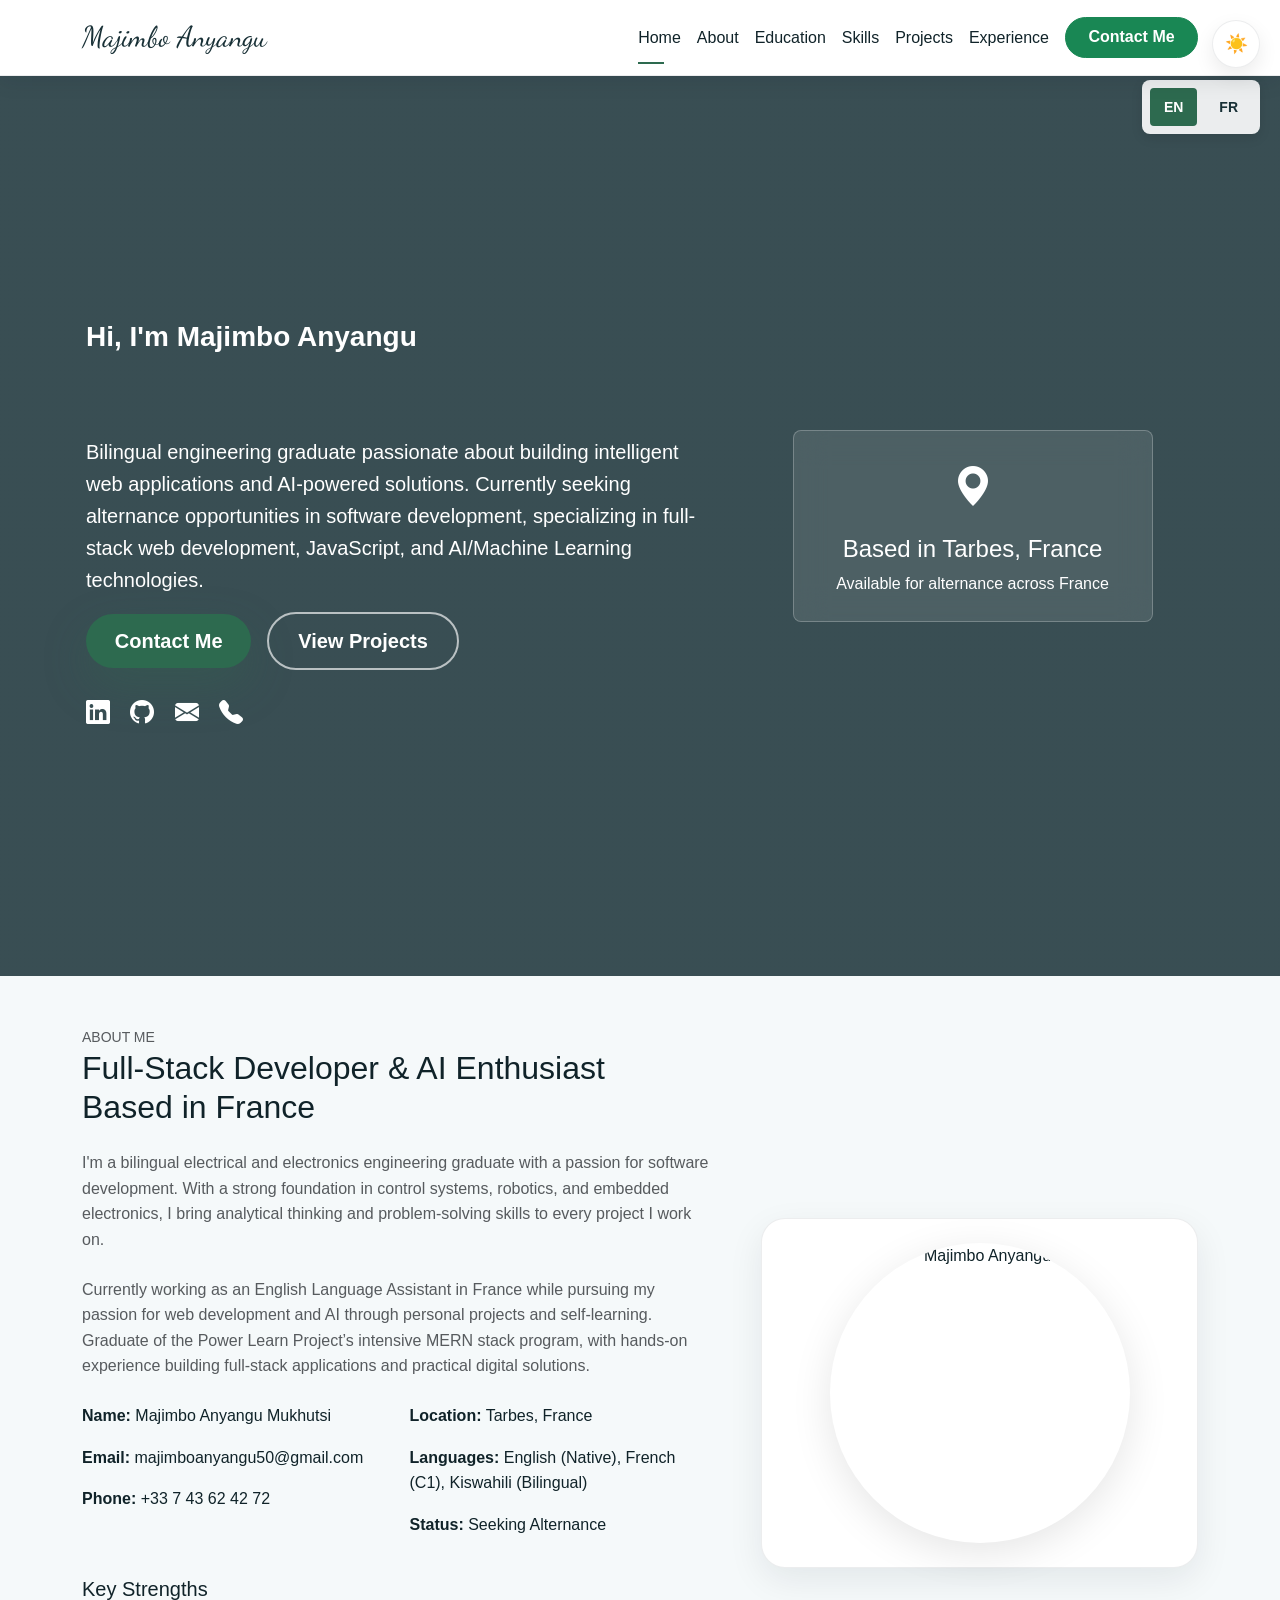
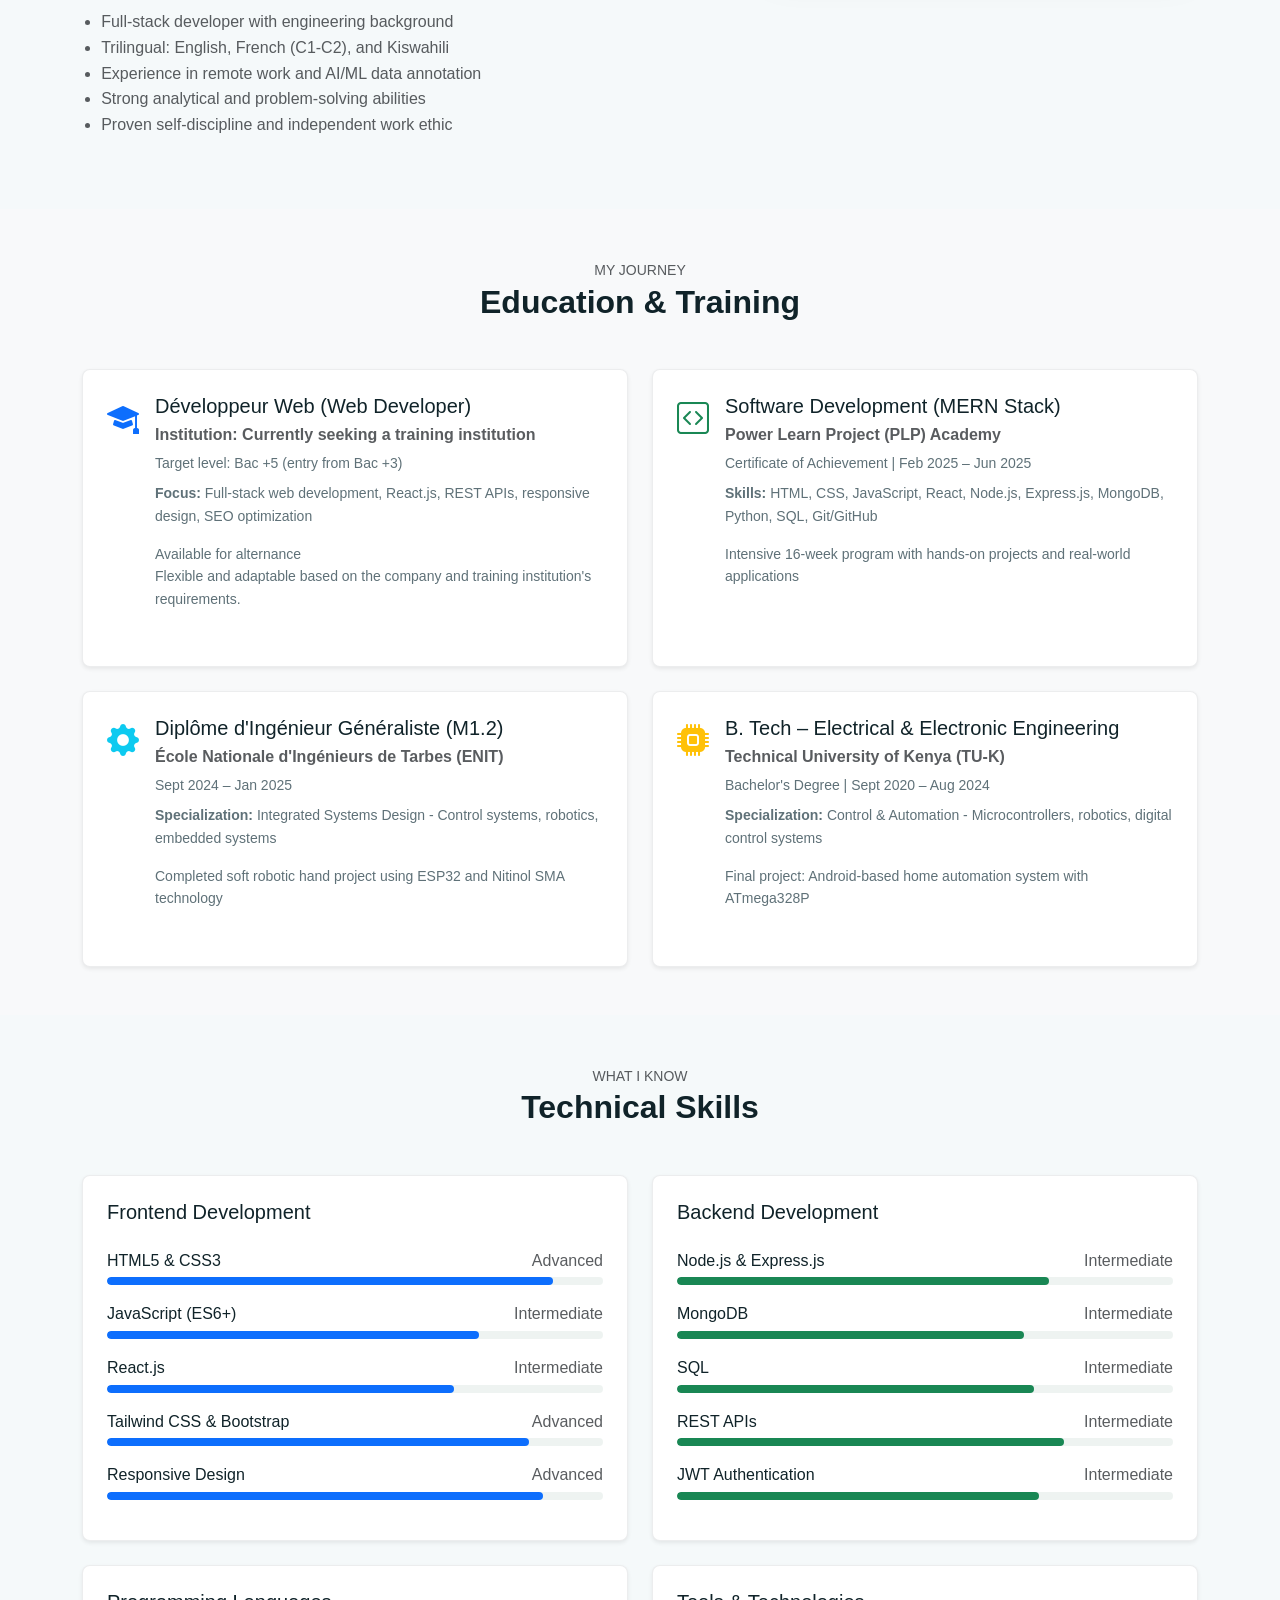
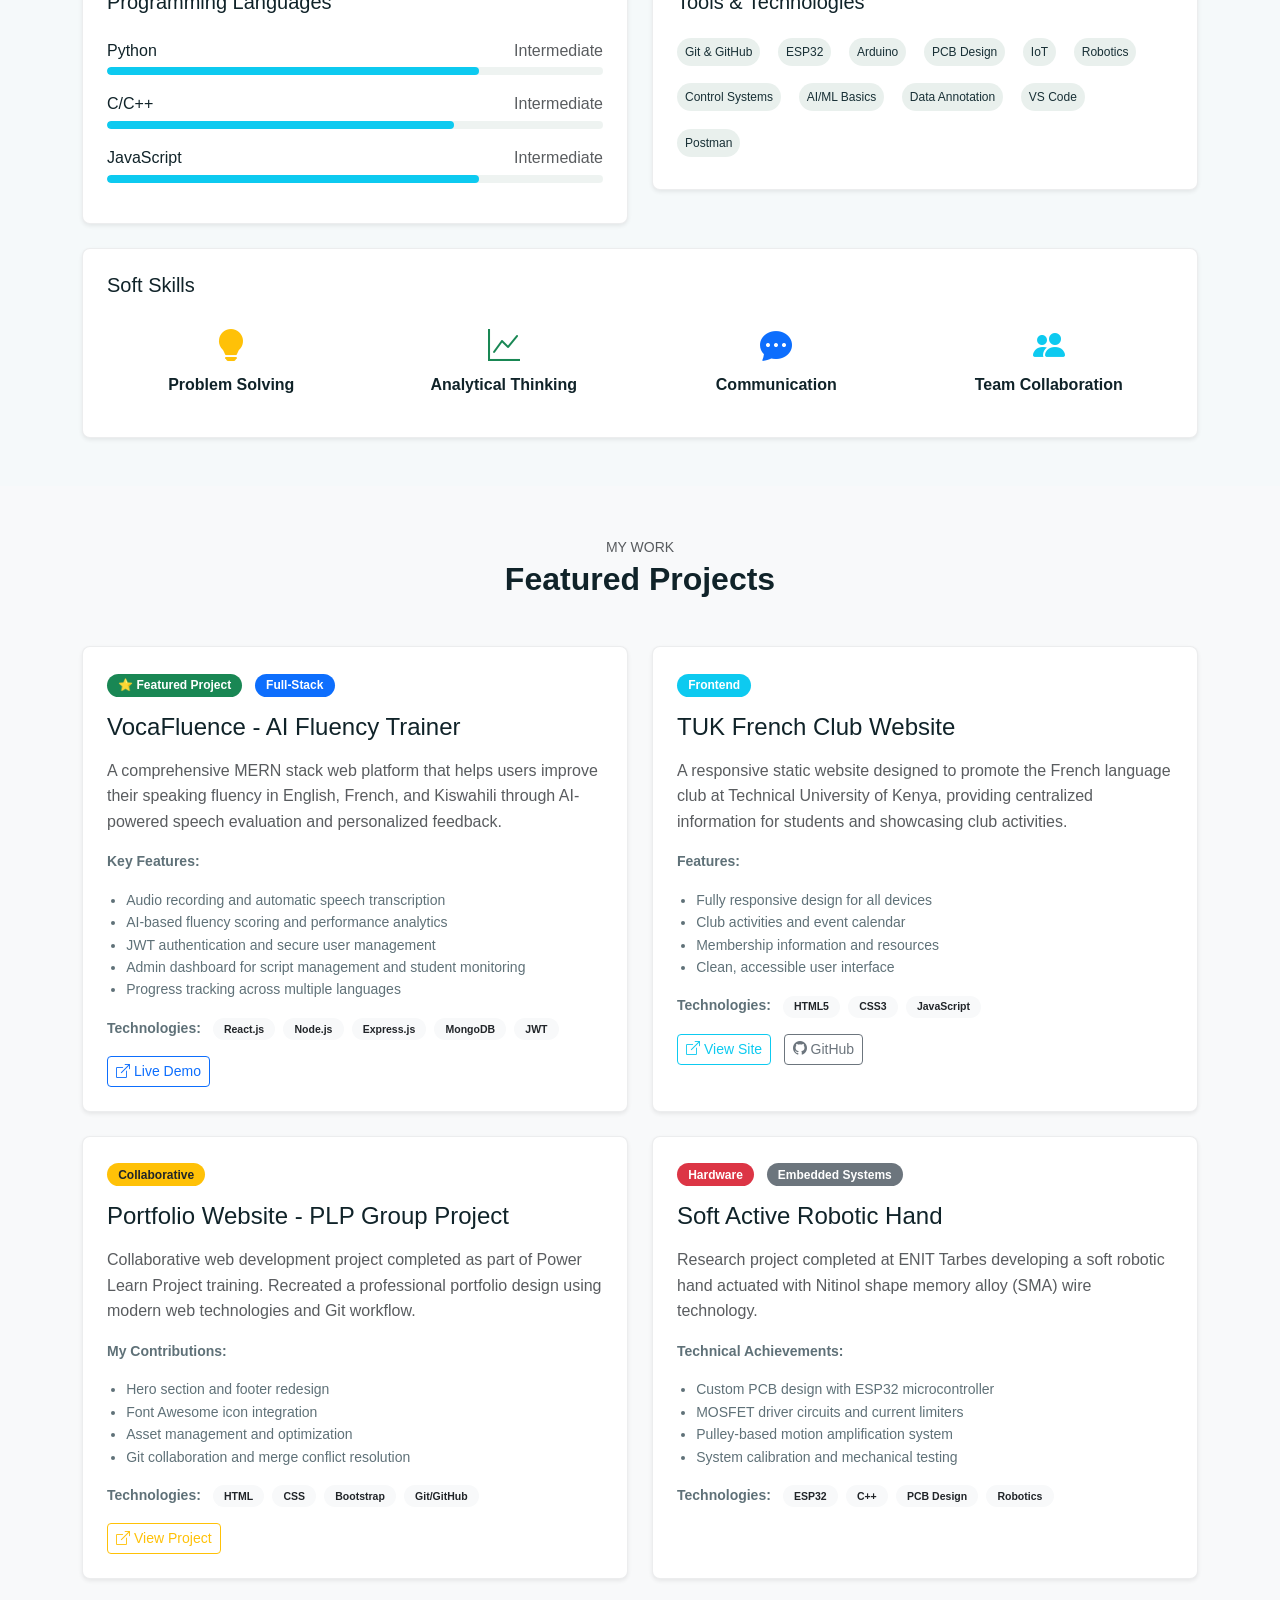
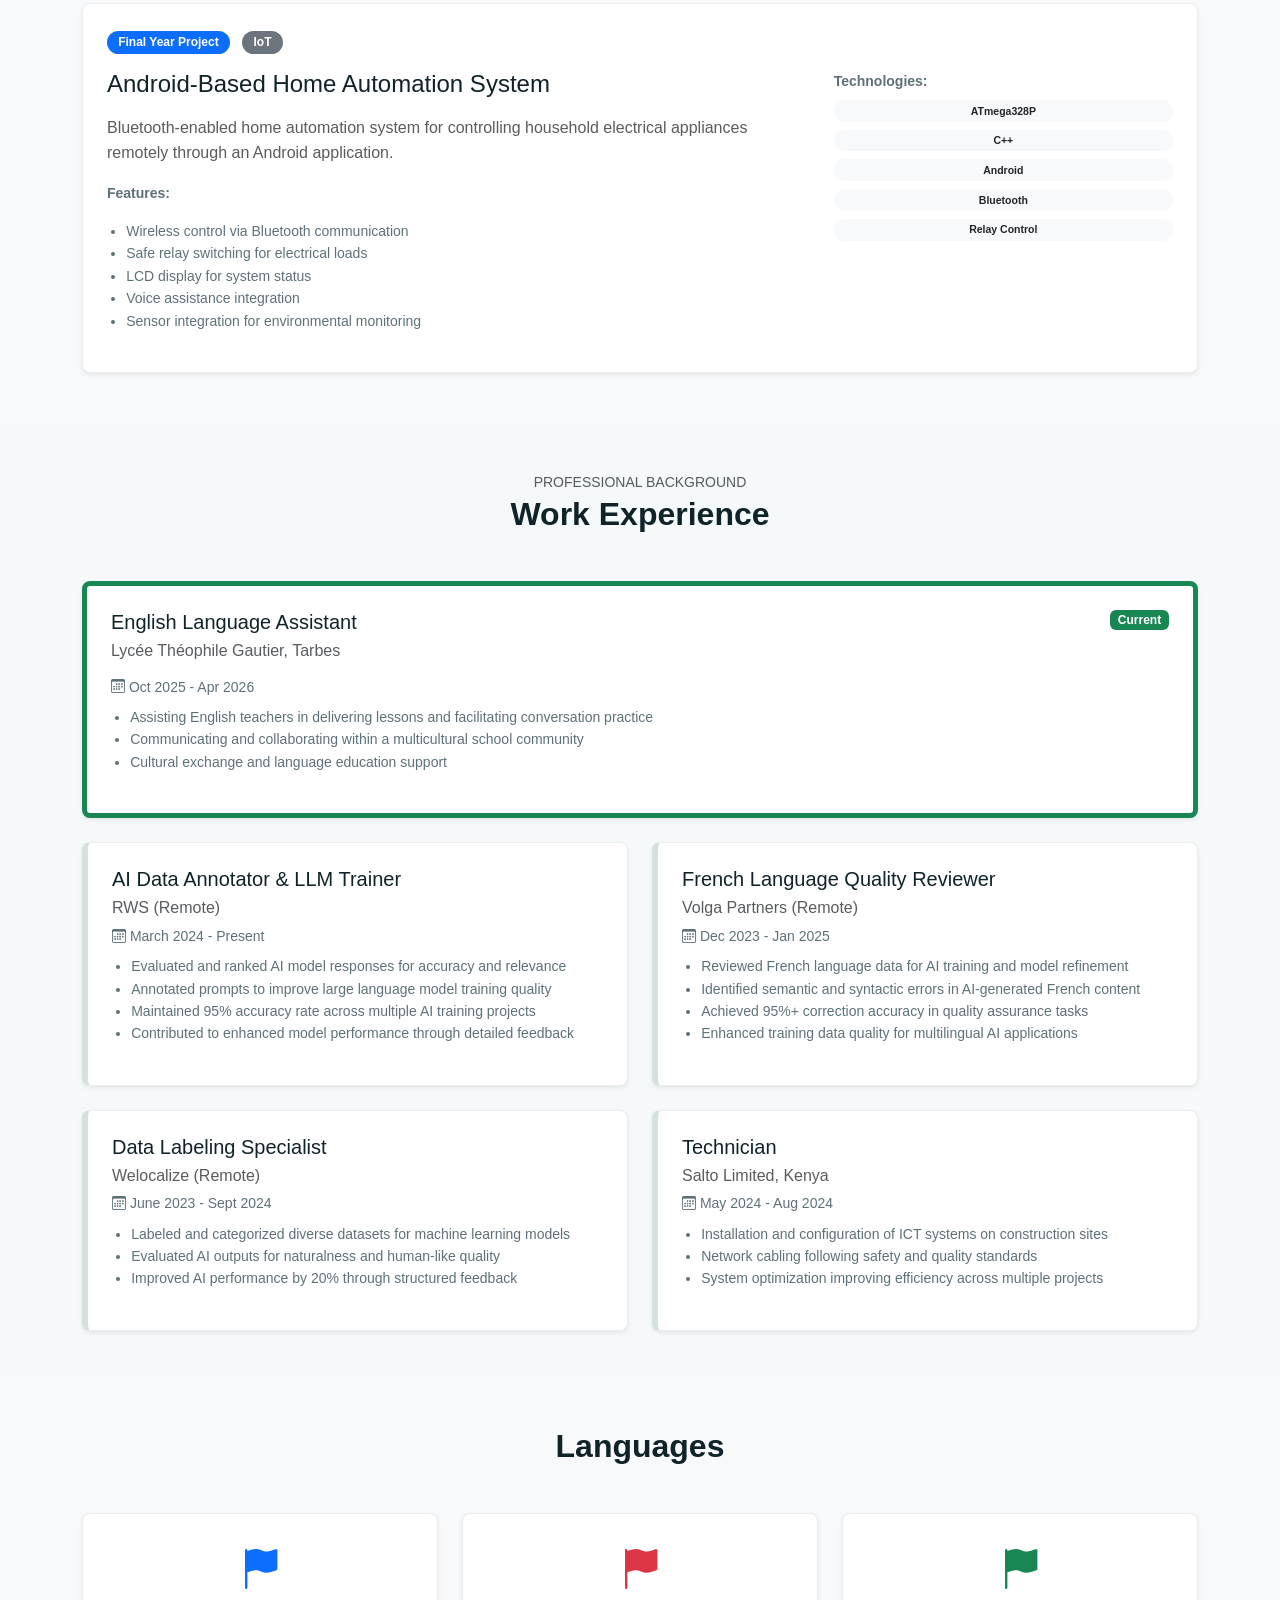
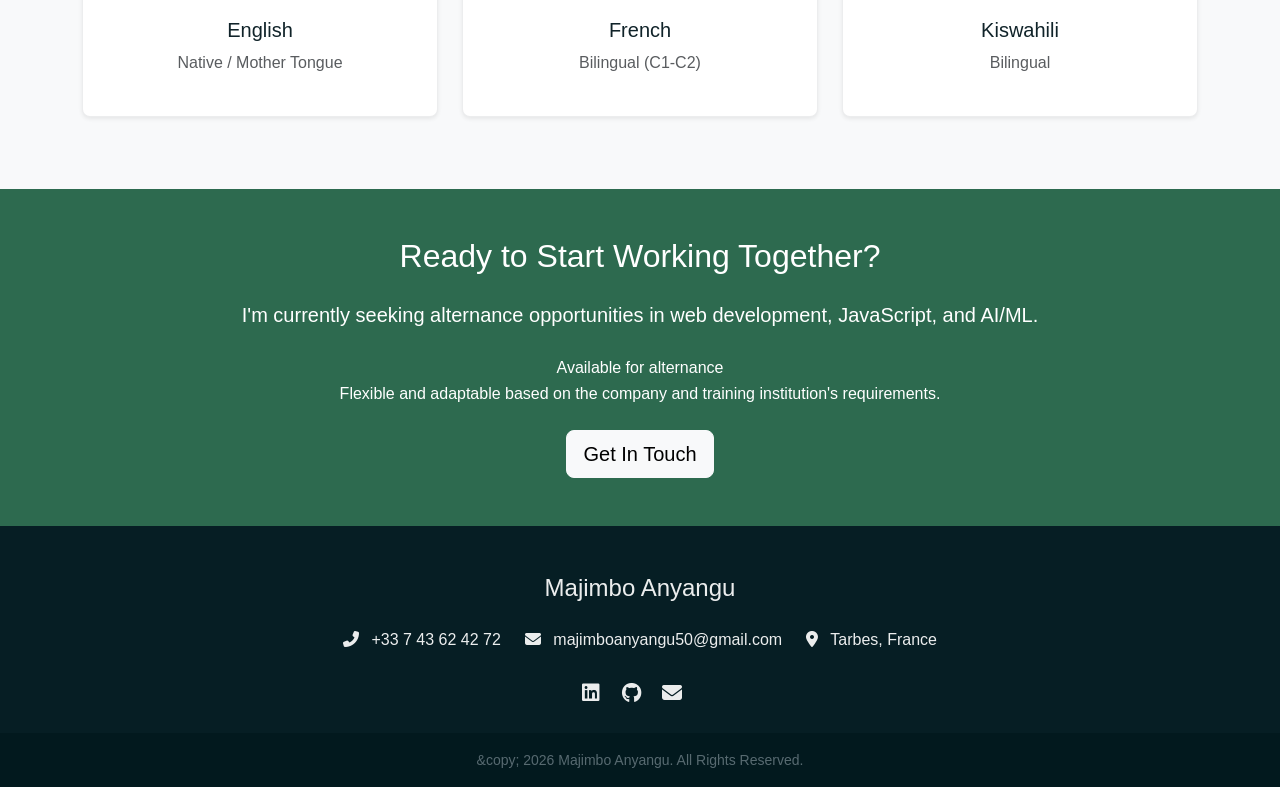
==== commit 8fe64677: "feat: finalize French translation for all portfolio sections with language toggle and persistent pre" ====
--- a/index.html
+++ b/index.html
@@ -35,8 +35,22 @@
 
     <!-- Language Switcher -->
     <div class="language-switcher">
-      <button class="lang-btn active" data-lang="en" onclick="changeLanguage('en')" title="English">EN</button>
-      <button class="lang-btn" data-lang="fr" onclick="changeLanguage('fr')" title="Français">FR</button>
+      <button
+        class="lang-btn active"
+        data-lang="en"
+        onclick="changeLanguage('en')"
+        title="English"
+      >
+        EN
+      </button>
+      <button
+        class="lang-btn"
+        data-lang="fr"
+        onclick="changeLanguage('fr')"
+        title="Français"
+      >
+        FR
+      </button>
     </div>
 
     <!-- Navbar Toggle -->
@@ -59,14 +73,39 @@
           <ul
             class="navbar-nav d-flex flex-column flex-lg-row align-items-lg-center justify-content-center gap-3"
           >
-            <li><a href="#home" class="nav-link active" data-i18n="nav-home">Home</a></li>
-            <li><a href="#about" class="nav-link" data-i18n="nav-about">About</a></li>
-            <li><a href="#education" class="nav-link" data-i18n="nav-education">Education</a></li>
-            <li><a href="#skills" class="nav-link" data-i18n="nav-skills">Skills</a></li>
-            <li><a href="#projects" class="nav-link" data-i18n="nav-projects">Projects</a></li>
-            <li><a href="#experience" class="nav-link" data-i18n="nav-experience">Experience</a></li>
             <li>
-              <a href="assets/contact_me.html" class="btn btn-success" data-i18n="nav-contact"
+              <a href="#home" class="nav-link active" data-i18n="nav-home"
+                >Home</a
+              >
+            </li>
+            <li>
+              <a href="#about" class="nav-link" data-i18n="nav-about">About</a>
+            </li>
+            <li>
+              <a href="#education" class="nav-link" data-i18n="nav-education"
+                >Education</a
+              >
+            </li>
+            <li>
+              <a href="#skills" class="nav-link" data-i18n="nav-skills"
+                >Skills</a
+              >
+            </li>
+            <li>
+              <a href="#projects" class="nav-link" data-i18n="nav-projects"
+                >Projects</a
+              >
+            </li>
+            <li>
+              <a href="#experience" class="nav-link" data-i18n="nav-experience"
+                >Experience</a
+              >
+            </li>
+            <li>
+              <a
+                href="assets/contact_me.html"
+                class="btn btn-success"
+                data-i18n="nav-contact"
                 >Contact Me</a
               >
             </li>
@@ -83,17 +122,28 @@
           <div
             class="col-lg-7 ps-lg-3 px-3 text-center text-lg-start mb-4 mb-lg-0"
           >
-            <h3 class="mb-3 text-white fw-semibold lh-sm fs-3" data-i18n="hero-greeting">
+            <h3
+              class="mb-3 text-white fw-semibold lh-sm fs-3"
+              data-i18n="hero-greeting"
+            >
               Hi, I'm Majimbo Anyangu
             </h3>
 
             <!-- Animated Words -->
             <div class="animated-words text-white mb-3">
-              <span class="word" data-i18n="hero-title-1">Full-Stack Developer</span>
+              <span class="word" data-i18n="hero-title-1"
+                >Full-Stack Developer</span
+              >
               <span class="word" data-i18n="hero-title-2">AI Enthusiast</span>
-              <span class="word" data-i18n="hero-title-3">Electrical Engineer</span>
-              <span class="word" data-i18n="hero-title-4">MERN Stack Developer</span>
-              <span class="word" data-i18n="hero-title-5">Bilingual Professional</span>
+              <span class="word" data-i18n="hero-title-3"
+                >Electrical Engineer</span
+              >
+              <span class="word" data-i18n="hero-title-4"
+                >MERN Stack Developer</span
+              >
+              <span class="word" data-i18n="hero-title-5"
+                >Bilingual Professional</span
+              >
             </div>
 
             <p class="lead text-white" data-i18n="hero-description">
@@ -107,10 +157,16 @@
             <div
               class="d-flex gap-3 flex-column flex-sm-row justify-content-center justify-content-lg-start align-items-center"
             >
-              <a href="assets/contact_me.html" class="btn btn-lg btn-hire-me" data-i18n="hero-btn-contact"
+              <a
+                href="assets/contact_me.html"
+                class="btn btn-lg btn-hire-me"
+                data-i18n="hero-btn-contact"
                 >Contact Me</a
               >
-              <a href="#projects" class="btn btn-lg transparent-btn" data-i18n="hero-btn-projects"
+              <a
+                href="#projects"
+                class="btn btn-lg transparent-btn"
+                data-i18n="hero-btn-projects"
                 >View Projects</a
               >
             </div>
@@ -146,7 +202,9 @@
               class="location-badge p-4 bg-white bg-opacity-10 rounded-3 backdrop-blur"
             >
               <i class="bi bi-geo-alt-fill text-white fs-1 mb-3 d-block"></i>
-              <h4 class="text-white" data-i18n="hero-location">Based in Tarbes, France</h4>
+              <h4 class="text-white" data-i18n="hero-location">
+                Based in Tarbes, France
+              </h4>
               <p class="text-white mb-0" data-i18n="hero-location-desc">
                 Available for alternance across France
               </p>
@@ -162,35 +220,59 @@
         <div class="row align-items-center g-5">
           <!-- Left Content -->
           <div class="col-lg-7">
-            <small class="text-uppercase text-muted" data-i18n="about-label">About Me</small>
+            <small class="text-uppercase text-muted" data-i18n="about-label"
+              >About Me</small
+            >
             <h2 class="mb-4" data-i18n="about-title" data-html="true">
               Full-Stack Developer & AI Enthusiast<br />Based in France
             </h2>
             <p class="mb-4 text-muted" data-i18n="about-p1">
-              I'm a bilingual electrical and electronics engineering graduate with a passion for software development. With a strong foundation in
-              control systems, robotics, and embedded electronics, I bring
+              I'm a bilingual electrical and electronics engineering graduate
+              with a passion for software development. With a strong foundation
+              in control systems, robotics, and embedded electronics, I bring
               analytical thinking and problem-solving skills to every project I
               work on.
             </p>
             <p class="mb-4 text-muted">
               Currently working as an English Language Assistant in France while
-              pursuing my passion for web development and AI through personal projects and self-learning. 
-              Graduate of the Power Learn Project’s intensive MERN stack program,
-              with hands-on experience building full-stack applications and practical digital solutions.
+              pursuing my passion for web development and AI through personal
+              projects and self-learning. Graduate of the Power Learn Project’s
+              intensive MERN stack program, with hands-on experience building
+              full-stack applications and practical digital solutions.
             </p>
 
             <div class="row mb-4">
               <div class="col-md-6">
-                <p><strong data-i18n="about-name">Name:</strong> <span data-i18n="about-name-value">Majimbo Anyangu Mukhutsi</span></p>
-                <p><strong data-i18n="about-email">Email:</strong> majimboanyangu50@gmail.com</p>
-                <p><strong data-i18n="about-phone">Phone:</strong> +33 7 43 62 42 72</p>
+                <p>
+                  <strong data-i18n="about-name">Name:</strong>
+                  <span data-i18n="about-name-value"
+                    >Majimbo Anyangu Mukhutsi</span
+                  >
+                </p>
+                <p>
+                  <strong data-i18n="about-email">Email:</strong>
+                  majimboanyangu50@gmail.com
+                </p>
+                <p>
+                  <strong data-i18n="about-phone">Phone:</strong> +33 7 43 62 42
+                  72
+                </p>
               </div>
               <div class="col-md-6">
-                <p><strong data-i18n="about-location">Location:</strong> <span data-i18n="about-location-value">Tarbes, France</span></p>
                 <p>
-                  <strong data-i18n="about-languages">Languages:</strong> <span data-i18n="about-languages-value">English (Native), French (C1), Kiswahili (Bilingual)</span>
+                  <strong data-i18n="about-location">Location:</strong>
+                  <span data-i18n="about-location-value">Tarbes, France</span>
                 </p>
-                <p><strong data-i18n="about-status">Status:</strong> <span data-i18n="about-status-value">Seeking Alternance</span></p>
+                <p>
+                  <strong data-i18n="about-languages">Languages:</strong>
+                  <span data-i18n="about-languages-value"
+                    >English (Native), French (C1), Kiswahili (Bilingual)</span
+                  >
+                </p>
+                <p>
+                  <strong data-i18n="about-status">Status:</strong>
+                  <span data-i18n="about-status-value">Seeking Alternance</span>
+                </p>
               </div>
             </div>
 
@@ -200,10 +282,18 @@
                 <li data-i18n="about-strength-1">
                   Full-stack developer with engineering background
                 </li>
-                <li data-i18n="about-strength-2">Trilingual: English, French (C1-C2), and Kiswahili</li>
-                <li data-i18n="about-strength-3">Experience in remote work and AI/ML data annotation</li>
-                <li data-i18n="about-strength-4">Strong analytical and problem-solving abilities</li>
-                <li data-i18n="about-strength-5">Proven self-discipline and independent work ethic</li>
+                <li data-i18n="about-strength-2">
+                  Trilingual: English, French (C1-C2), and Kiswahili
+                </li>
+                <li data-i18n="about-strength-3">
+                  Experience in remote work and AI/ML data annotation
+                </li>
+                <li data-i18n="about-strength-4">
+                  Strong analytical and problem-solving abilities
+                </li>
+                <li data-i18n="about-strength-5">
+                  Proven self-discipline and independent work ethic
+                </li>
               </ul>
             </div>
           </div>
@@ -211,7 +301,11 @@
           <!-- Right Image -->
           <div class="col-lg-5 text-center">
             <div class="about-image-wrapper p-4">
-              <img src="assets/images/majimbo_profile_image.jpg" alt="Majimbo Anyangu" class="about-profile-image">
+              <img
+                src="assets/images/majimbo_profile_image.jpg"
+                alt="Majimbo Anyangu"
+                class="about-profile-image"
+              />
             </div>
           </div>
         </div>
@@ -222,8 +316,12 @@
     <section id="education" class="py-5 section-alt">
       <div class="container">
         <div class="text-center mb-5">
-          <small class="text-uppercase text-muted" data-i18n="education-label">My Journey</small>
-          <h2 class="fw-bold" data-i18n="education-title">Education & Training</h2>
+          <small class="text-uppercase text-muted" data-i18n="education-label"
+            >My Journey</small
+          >
+          <h2 class="fw-bold" data-i18n="education-title">
+            Education & Training
+          </h2>
         </div>
 
         <div class="row g-4">
@@ -233,18 +331,37 @@
               <div class="d-flex align-items-start mb-3">
                 <i class="bi bi-mortarboard-fill text-primary fs-2 me-3"></i>
                 <div>
-                  <h5 class="mb-1" data-i18n="education-webdev">Développeur Web (Web Developer)</h5>
-                  <p class="text-muted mb-1"><strong data-i18n="education-webdev-institution">Institution: Currently seeking a training institution</strong></p>
-                  <p class="text-muted small mb-2">
+                  <h5 class="mb-1" data-i18n="education-webdev">
+                    Développeur Web (Web Developer)
+                  </h5>
+                  <p class="text-muted mb-1">
+                    <strong data-i18n="education-webdev-institution"
+                      >Institution: Currently seeking a training
+                      institution</strong
+                    >
+                  </p>
+                  <p
+                    class="text-muted small mb-2"
+                    data-i18n="education-webdev-level"
+                  >
                     Target level: Bac +5 (entry from Bac +3)
                   </p>
                   <p class="small">
-                    <strong>Focus:</strong> Full-stack web development,
-                    React.js, REST APIs, responsive design, SEO optimization
+                    <strong data-i18n="education-webdev-focus">Focus:</strong>
+                    <span data-i18n="education-webdev-focus-value"
+                      >Full-stack web development, React.js, REST APIs,
+                      responsive design, SEO optimization</span
+                    >
                   </p>
                   <p class="small text-muted">
-                    Available for alternance <br>
-                    Flexible and adaptable based on the company and training institution’s requirements.
+                    <span data-i18n="education-webdev-availability"
+                      >Available for alternance</span
+                    >
+                    <br />
+                    <span data-i18n="education-webdev-flexibility"
+                      >Flexible and adaptable based on the company and training
+                      institution’s requirements.</span
+                    >
                   </p>
                 </div>
               </div>
@@ -257,16 +374,24 @@
               <div class="d-flex align-items-start mb-3">
                 <i class="bi bi-code-square text-success fs-2 me-3"></i>
                 <div>
-                  <h5 class="mb-1" data-i18n="education-mern">Software Development (MERN Stack)</h5>
+                  <h5 class="mb-1" data-i18n="education-mern">
+                    Software Development (MERN Stack)
+                  </h5>
                   <p class="text-muted mb-1">
-                    <strong data-i18n="education-mern-institution">Power Learn Project (PLP) Academy</strong>
+                    <strong data-i18n="education-mern-institution"
+                      >Power Learn Project (PLP) Academy</strong
+                    >
                   </p>
                   <p class="text-muted small mb-2">
-                    <span data-i18n="education-mern-cert">Certificate of Achievement</span> | Feb 2025 – Jun 2025
+                    <span data-i18n="education-mern-cert"
+                      >Certificate of Achievement</span
+                    >
+                    | Feb 2025 – Jun 2025
                   </p>
                   <p class="small">
-                    <strong data-i18n="education-mern-skills">Skills:</strong> HTML, CSS, JavaScript, React,
-                    Node.js, Express.js, MongoDB, Python, SQL, Git/GitHub
+                    <strong data-i18n="education-mern-skills">Skills:</strong>
+                    HTML, CSS, JavaScript, React, Node.js, Express.js, MongoDB,
+                    Python, SQL, Git/GitHub
                   </p>
                   <p class="small text-muted" data-i18n="education-mern-desc">
                     Intensive 16-week program with hands-on projects and
@@ -283,18 +408,33 @@
               <div class="d-flex align-items-start mb-3">
                 <i class="bi bi-gear-fill text-info fs-2 me-3"></i>
                 <div>
-                  <h5 class="mb-1" data-i18n="education-enit">Diplôme d'Ingénieur Généraliste (M1.2)</h5>
+                  <h5 class="mb-1" data-i18n="education-enit">
+                    Diplôme d'Ingénieur Généraliste (M1.2)
+                  </h5>
                   <p class="text-muted mb-1">
-                    <strong data-i18n="education-enit-institution">École Nationale d'Ingénieurs de Tarbes (ENIT)</strong>
+                    <strong data-i18n="education-enit-institution"
+                      >École Nationale d'Ingénieurs de Tarbes (ENIT)</strong
+                    >
                   </p>
                   <p class="text-muted small mb-2">
-                    Master's Level One Semester Exchange | Sept 2024 – Jan 2025
+                    <span data-i18n="education-enit-period"
+                      >Master's Level One Semester Exchange | Sept 2024 – Jan
+                      2025</span
+                    >
                   </p>
                   <p class="small">
-                    <strong data-i18n="education-enit-spec">Specialization:</strong> Integrated Systems Design -
-                    Control systems, robotics, embedded systems
-                  </p>
-                  <p class="small text-muted" data-i18n="education-enit-project">
+                    <strong data-i18n="education-enit-spec"
+                      >Specialization:</strong
+                    >
+                    <span data-i18n="education-enit-spec-value"
+                      >Integrated Systems Design - Control systems, robotics,
+                      embedded systems</span
+                    >
+                  </p>
+                  <p
+                    class="small text-muted"
+                    data-i18n="education-enit-project"
+                  >
                     Completed soft robotic hand project using ESP32 and Nitinol
                     SMA technology
                   </p>
@@ -309,20 +449,28 @@
               <div class="d-flex align-items-start mb-3">
                 <i class="bi bi-cpu-fill text-warning fs-2 me-3"></i>
                 <div>
-                  <h5 class="mb-1">
+                  <h5 class="mb-1" data-i18n="education-tuk">
                     B. Tech – Electrical & Electronic Engineering
                   </h5>
                   <p class="text-muted mb-1">
-                    <strong>Technical University of Kenya (TU-K)</strong>
+                    <strong data-i18n="education-tuk-institution"
+                      >Technical University of Kenya (TU-K)</strong
+                    >
                   </p>
                   <p class="text-muted small mb-2">
-                    Bachelor's Degree | Sept 2020 – Aug 2024
+                    <span data-i18n="education-tuk-degree"
+                      >Bachelor's Degree</span
+                    >
+                    | Sept 2020 – Aug 2024
                   </p>
                   <p class="small">
-                    <strong>Specialization:</strong> Control & Automation -
-                    Microcontrollers, robotics, digital control systems
-                  </p>
-                  <p class="small text-muted">
+                    <strong data-i18n="education-tuk-spec"
+                      >Specialization:</strong
+                    >
+                    Control & Automation - Microcontrollers, robotics, digital
+                    control systems
+                  </p>
+                  <p class="small text-muted" data-i18n="education-tuk-project">
                     Final project: Android-based home automation system with
                     ATmega328P
                   </p>
@@ -338,23 +486,27 @@
     <section id="skills" class="py-5">
       <div class="container">
         <div class="text-center mb-5">
-          <small class="text-uppercase text-muted">What I Know</small>
-          <h2 class="fw-bold">Technical Skills</h2>
+          <small class="text-uppercase text-muted" data-i18n="skills-label"
+            >What I Know</small
+          >
+          <h2 class="fw-bold" data-i18n="skills-title">Technical Skills</h2>
         </div>
 
         <div class="row g-4">
           <!-- Frontend Skills -->
           <div class="col-lg-6">
             <div class="skills-card p-4 bg-white rounded-3 shadow-sm">
-              <h5 class="mb-4">
+              <h5 class="mb-4" data-i18n="skills-frontend">
                 <i class="bi bi-window-desktop text-primary me-2"></i>Frontend
                 Development
               </h5>
 
               <div class="mb-3">
                 <div class="d-flex justify-content-between mb-1">
-                  <span>HTML5 & CSS3</span>
-                  <span class="text-muted">Advanced</span>
+                  <span data-i18n="skill-html">HTML5 & CSS3</span>
+                  <span class="text-muted" data-i18n="skill-html-level"
+                    >Advanced</span
+                  >
                 </div>
                 <div class="progress">
                   <div class="progress-bar bg-primary progress-90"></div>
@@ -363,8 +515,10 @@
 
               <div class="mb-3">
                 <div class="d-flex justify-content-between mb-1">
-                  <span>JavaScript (ES6+)</span>
-                  <span class="text-muted">Intermediate</span>
+                  <span data-i18n="skill-js">JavaScript (ES6+)</span>
+                  <span class="text-muted" data-i18n="skill-js-level"
+                    >Intermediate</span
+                  >
                 </div>
                 <div class="progress">
                   <div class="progress-bar bg-primary progress-75"></div>
@@ -373,8 +527,10 @@
 
               <div class="mb-3">
                 <div class="d-flex justify-content-between mb-1">
-                  <span>React.js</span>
-                  <span class="text-muted">Intermediate</span>
+                  <span data-i18n="skill-react">React.js</span>
+                  <span class="text-muted" data-i18n="skill-react-level"
+                    >Intermediate</span
+                  >
                 </div>
                 <div class="progress">
                   <div class="progress-bar bg-primary progress-70"></div>
@@ -383,8 +539,12 @@
 
               <div class="mb-3">
                 <div class="d-flex justify-content-between mb-1">
-                  <span>Tailwind CSS & Bootstrap</span>
-                  <span class="text-muted">Advanced</span>
+                  <span data-i18n="skill-tailwind"
+                    >Tailwind CSS & Bootstrap</span
+                  >
+                  <span class="text-muted" data-i18n="skill-tailwind-level"
+                    >Advanced</span
+                  >
                 </div>
                 <div class="progress">
                   <div class="progress-bar bg-primary progress-85"></div>
@@ -393,8 +553,10 @@
 
               <div class="mb-3">
                 <div class="d-flex justify-content-between mb-1">
-                  <span>Responsive Design</span>
-                  <span class="text-muted">Advanced</span>
+                  <span data-i18n="skill-responsive">Responsive Design</span>
+                  <span class="text-muted" data-i18n="skill-responsive-level"
+                    >Advanced</span
+                  >
                 </div>
                 <div class="progress">
                   <div class="progress-bar bg-primary progress-88"></div>
@@ -406,15 +568,17 @@
           <!-- Backend Skills -->
           <div class="col-lg-6">
             <div class="skills-card p-4 bg-white rounded-3 shadow-sm">
-              <h5 class="mb-4">
+              <h5 class="mb-4" data-i18n="skills-backend">
                 <i class="bi bi-server text-success me-2"></i>Backend
                 Development
               </h5>
 
               <div class="mb-3">
                 <div class="d-flex justify-content-between mb-1">
-                  <span>Node.js & Express.js</span>
-                  <span class="text-muted">Intermediate</span>
+                  <span data-i18n="skill-nodejs">Node.js & Express.js</span>
+                  <span class="text-muted" data-i18n="skill-nodejs-level"
+                    >Intermediate</span
+                  >
                 </div>
                 <div class="progress">
                   <div class="progress-bar bg-success progress-75"></div>
@@ -423,8 +587,10 @@
 
               <div class="mb-3">
                 <div class="d-flex justify-content-between mb-1">
-                  <span>MongoDB</span>
-                  <span class="text-muted">Intermediate</span>
+                  <span data-i18n="skill-mongodb">MongoDB</span>
+                  <span class="text-muted" data-i18n="skill-mongodb-level"
+                    >Intermediate</span
+                  >
                 </div>
                 <div class="progress">
                   <div class="progress-bar bg-success progress-70"></div>
@@ -433,8 +599,10 @@
 
               <div class="mb-3">
                 <div class="d-flex justify-content-between mb-1">
-                  <span>SQL</span>
-                  <span class="text-muted">Intermediate</span>
+                  <span data-i18n="skill-sql">SQL</span>
+                  <span class="text-muted" data-i18n="skill-sql-level"
+                    >Intermediate</span
+                  >
                 </div>
                 <div class="progress">
                   <div class="progress-bar bg-success progress-72"></div>
@@ -443,8 +611,10 @@
 
               <div class="mb-3">
                 <div class="d-flex justify-content-between mb-1">
-                  <span>REST APIs</span>
-                  <span class="text-muted">Intermediate</span>
+                  <span data-i18n="skill-api">REST APIs</span>
+                  <span class="text-muted" data-i18n="skill-api-level"
+                    >Intermediate</span
+                  >
                 </div>
                 <div class="progress">
                   <div class="progress-bar bg-success progress-78"></div>
@@ -453,8 +623,10 @@
 
               <div class="mb-3">
                 <div class="d-flex justify-content-between mb-1">
-                  <span>JWT Authentication</span>
-                  <span class="text-muted">Intermediate</span>
+                  <span data-i18n="skill-jwt">JWT Authentication</span>
+                  <span class="text-muted" data-i18n="skill-jwt-level"
+                    >Intermediate</span
+                  >
                 </div>
                 <div class="progress">
                   <div class="progress-bar bg-success progress-73"></div>
@@ -466,15 +638,17 @@
           <!-- Programming Languages -->
           <div class="col-lg-6">
             <div class="skills-card p-4 bg-white rounded-3 shadow-sm">
-              <h5 class="mb-4">
+              <h5 class="mb-4" data-i18n="skills-languages">
                 <i class="bi bi-code-slash text-info me-2"></i>Programming
                 Languages
               </h5>
 
               <div class="mb-3">
                 <div class="d-flex justify-content-between mb-1">
-                  <span>Python</span>
-                  <span class="text-muted">Intermediate</span>
+                  <span data-i18n="skill-python">Python</span>
+                  <span class="text-muted" data-i18n="skill-python-level"
+                    >Intermediate</span
+                  >
                 </div>
                 <div class="progress">
                   <div class="progress-bar bg-info progress-75"></div>
@@ -483,8 +657,10 @@
 
               <div class="mb-3">
                 <div class="d-flex justify-content-between mb-1">
-                  <span>C/C++</span>
-                  <span class="text-muted">Intermediate</span>
+                  <span data-i18n="skill-cpp">C/C++</span>
+                  <span class="text-muted" data-i18n="skill-cpp-level"
+                    >Intermediate</span
+                  >
                 </div>
                 <div class="progress">
                   <div class="progress-bar bg-info progress-70"></div>
@@ -506,7 +682,7 @@
           <!-- Tools & Others -->
           <div class="col-lg-6">
             <div class="skills-card p-4 bg-white rounded-3 shadow-sm">
-              <h5 class="mb-4">
+              <h5 class="mb-4" data-i18n="skills-tools">
                 <i class="bi bi-tools text-warning me-2"></i>Tools &
                 Technologies
               </h5>
@@ -540,32 +716,40 @@
         <div class="row mt-4">
           <div class="col-12">
             <div class="skills-card p-4 bg-white rounded-3 shadow-sm">
-              <h5 class="mb-4">
+              <h5 class="mb-4" data-i18n="skills-soft">
                 <i class="bi bi-people-fill text-danger me-2"></i>Soft Skills
               </h5>
               <div class="row">
                 <div class="col-md-3 col-6 mb-3">
                   <div class="text-center">
                     <i class="bi bi-lightbulb-fill fs-2 text-warning mb-2"></i>
-                    <p class="mb-0 fw-semibold">Problem Solving</p>
+                    <p class="mb-0 fw-semibold" data-i18n="soft-problem">
+                      Problem Solving
+                    </p>
                   </div>
                 </div>
                 <div class="col-md-3 col-6 mb-3">
                   <div class="text-center">
                     <i class="bi bi-graph-up fs-2 text-success mb-2"></i>
-                    <p class="mb-0 fw-semibold">Analytical Thinking</p>
+                    <p class="mb-0 fw-semibold" data-i18n="soft-analytical">
+                      Analytical Thinking
+                    </p>
                   </div>
                 </div>
                 <div class="col-md-3 col-6 mb-3">
                   <div class="text-center">
                     <i class="bi bi-chat-dots-fill fs-2 text-primary mb-2"></i>
-                    <p class="mb-0 fw-semibold">Communication</p>
+                    <p class="mb-0 fw-semibold" data-i18n="soft-communication">
+                      Communication
+                    </p>
                   </div>
                 </div>
                 <div class="col-md-3 col-6 mb-3">
                   <div class="text-center">
                     <i class="bi bi-people-fill fs-2 text-info mb-2"></i>
-                    <p class="mb-0 fw-semibold">Team Collaboration</p>
+                    <p class="mb-0 fw-semibold" data-i18n="soft-collaboration">
+                      Team Collaboration
+                    </p>
                   </div>
                 </div>
               </div>
@@ -579,8 +763,10 @@
     <section id="projects" class="py-5 section-alt">
       <div class="container">
         <div class="text-center mb-5">
-          <small class="text-uppercase text-muted">My Work</small>
-          <h2 class="fw-bold">Featured Projects</h2>
+          <small class="text-uppercase text-muted" data-i18n="projects-label"
+            >My Work</small
+          >
+          <h2 class="fw-bold" data-i18n="projects-title">Featured Projects</h2>
         </div>
 
         <div class="row g-4">
@@ -588,27 +774,49 @@
           <div class="col-lg-6">
             <div class="project-card p-4 bg-white rounded-3 shadow-sm h-100">
               <div class="project-badge mb-3">
-                <span class="badge bg-success">⭐ Featured Project</span>
-                <span class="badge bg-primary ms-2">Full-Stack</span>
-              </div>
-              <h4 class="mb-3">VocaFluence - AI Fluency Trainer</h4>
-              <p class="text-muted mb-3">
+                <span class="badge bg-success" data-i18n="projects-featured"
+                  >⭐ Featured Project</span
+                >
+                <span
+                  class="badge bg-primary ms-2"
+                  data-i18n="projects-fullstack"
+                  >Full-Stack</span
+                >
+              </div>
+              <h4 class="mb-3" data-i18n="project-vocafluence">
+                VocaFluence - AI Fluency Trainer
+              </h4>
+              <p class="text-muted mb-3" data-i18n="project-vocafluence-desc">
                 A comprehensive MERN stack web platform that helps users improve
                 their speaking fluency in English, French, and Kiswahili through
                 AI-powered speech evaluation and personalized feedback.
               </p>
-              <p class="small mb-3"><strong>Key Features:</strong></p>
+              <p class="small mb-3">
+                <strong data-i18n="project-vocafluence-features"
+                  >Key Features:</strong
+                >
+              </p>
               <ul class="small text-muted mb-3">
-                <li>Audio recording and automatic speech transcription</li>
-                <li>AI-based fluency scoring and performance analytics</li>
-                <li>JWT authentication and secure user management</li>
-                <li>
+                <li data-i18n="project-vocafluence-feature-1">
+                  Audio recording and automatic speech transcription
+                </li>
+                <li data-i18n="project-vocafluence-feature-2">
+                  AI-based fluency scoring and performance analytics
+                </li>
+                <li data-i18n="project-vocafluence-feature-3">
+                  JWT authentication and secure user management
+                </li>
+                <li data-i18n="project-vocafluence-feature-4">
                   Admin dashboard for script management and student monitoring
                 </li>
-                <li>Progress tracking across multiple languages</li>
+                <li data-i18n="project-vocafluence-feature-5">
+                  Progress tracking across multiple languages
+                </li>
               </ul>
               <p class="small mb-3">
-                <strong>Technologies:</strong>
+                <strong data-i18n="project-vocafluence-tech"
+                  >Technologies:</strong
+                >
                 <span class="badge bg-light text-dark ms-2">React.js</span>
                 <span class="badge bg-light text-dark ms-1">Node.js</span>
                 <span class="badge bg-light text-dark ms-1">Express.js</span>
@@ -620,7 +828,8 @@
                 target="_blank"
                 class="btn btn-outline-primary btn-sm"
               >
-                <i class="bi bi-box-arrow-up-right me-1"></i>Live Demo
+                <i class="bi bi-box-arrow-up-right me-1"></i
+                ><span data-i18n="project-vocafluence-demo">Live Demo</span>
               </a>
             </div>
           </div>
@@ -629,24 +838,38 @@
           <div class="col-lg-6">
             <div class="project-card p-4 bg-white rounded-3 shadow-sm h-100">
               <div class="project-badge mb-3">
-                <span class="badge bg-info">Frontend</span>
-              </div>
-              <h4 class="mb-3">TUK French Club Website</h4>
-              <p class="text-muted mb-3">
+                <span class="badge bg-info" data-i18n="projects-frontend"
+                  >Frontend</span
+                >
+              </div>
+              <h4 class="mb-3" data-i18n="project-tukfc">
+                TUK French Club Website
+              </h4>
+              <p class="text-muted mb-3" data-i18n="project-tukfc-desc">
                 A responsive static website designed to promote the French
                 language club at Technical University of Kenya, providing
                 centralized information for students and showcasing club
                 activities.
               </p>
-              <p class="small mb-3"><strong>Features:</strong></p>
+              <p class="small mb-3">
+                <strong data-i18n="project-tukfc-features">Features:</strong>
+              </p>
               <ul class="small text-muted mb-3">
-                <li>Fully responsive design for all devices</li>
-                <li>Club activities and event calendar</li>
-                <li>Membership information and resources</li>
-                <li>Clean, accessible user interface</li>
+                <li data-i18n="project-tukfc-feature-1">
+                  Fully responsive design for all devices
+                </li>
+                <li data-i18n="project-tukfc-feature-2">
+                  Club activities and event calendar
+                </li>
+                <li data-i18n="project-tukfc-feature-3">
+                  Membership information and resources
+                </li>
+                <li data-i18n="project-tukfc-feature-4">
+                  Clean, accessible user interface
+                </li>
               </ul>
               <p class="small mb-3">
-                <strong>Technologies:</strong>
+                <strong data-i18n="project-tukfc-tech">Technologies:</strong>
                 <span class="badge bg-light text-dark ms-2">HTML5</span>
                 <span class="badge bg-light text-dark ms-1">CSS3</span>
                 <span class="badge bg-light text-dark ms-1">JavaScript</span>
@@ -656,7 +879,8 @@
                 target="_blank"
                 class="btn btn-outline-info btn-sm"
               >
-                <i class="bi bi-box-arrow-up-right me-1"></i>View Site
+                <i class="bi bi-box-arrow-up-right me-1"></i
+                ><span data-i18n="project-tukfc-view">View Site</span>
               </a>
               <a
                 href="https://github.com/anyangumajimbo"
@@ -672,23 +896,43 @@
           <div class="col-lg-6">
             <div class="project-card p-4 bg-white rounded-3 shadow-sm h-100">
               <div class="project-badge mb-3">
-                <span class="badge bg-warning text-dark">Collaborative</span>
-              </div>
-              <h4 class="mb-3">Portfolio Website - PLP Group Project</h4>
-              <p class="text-muted mb-3">
+                <span
+                  class="badge bg-warning text-dark"
+                  data-i18n="projects-collaborative"
+                  >Collaborative</span
+                >
+              </div>
+              <h4 class="mb-3" data-i18n="project-portfolio">
+                Portfolio Website - PLP Group Project
+              </h4>
+              <p class="text-muted mb-3" data-i18n="project-portfolio-desc">
                 Collaborative web development project completed as part of Power
                 Learn Project training. Recreated a professional portfolio
                 design using modern web technologies and Git workflow.
               </p>
-              <p class="small mb-3"><strong>My Contributions:</strong></p>
+              <p class="small mb-3">
+                <strong data-i18n="project-portfolio-contributions"
+                  >My Contributions:</strong
+                >
+              </p>
               <ul class="small text-muted mb-3">
-                <li>Hero section and footer redesign</li>
-                <li>Font Awesome icon integration</li>
-                <li>Asset management and optimization</li>
-                <li>Git collaboration and merge conflict resolution</li>
+                <li data-i18n="project-portfolio-contrib-1">
+                  Hero section and footer redesign
+                </li>
+                <li data-i18n="project-portfolio-contrib-2">
+                  Font Awesome icon integration
+                </li>
+                <li data-i18n="project-portfolio-contrib-3">
+                  Asset management and optimization
+                </li>
+                <li data-i18n="project-portfolio-contrib-4">
+                  Git collaboration and merge conflict resolution
+                </li>
               </ul>
               <p class="small mb-3">
-                <strong>Technologies:</strong>
+                <strong data-i18n="project-portfolio-tech"
+                  >Technologies:</strong
+                >
                 <span class="badge bg-light text-dark ms-2">HTML</span>
                 <span class="badge bg-light text-dark ms-1">CSS</span>
                 <span class="badge bg-light text-dark ms-1">Bootstrap</span>
@@ -699,7 +943,8 @@
                 target="_blank"
                 class="btn btn-outline-warning btn-sm"
               >
-                <i class="bi bi-box-arrow-up-right me-1"></i>View Project
+                <i class="bi bi-box-arrow-up-right me-1"></i
+                ><span data-i18n="project-portfolio-view">View Project</span>
               </a>
             </div>
           </div>
@@ -708,24 +953,44 @@
           <div class="col-lg-6">
             <div class="project-card p-4 bg-white rounded-3 shadow-sm h-100">
               <div class="project-badge mb-3">
-                <span class="badge bg-danger">Hardware</span>
-                <span class="badge bg-secondary ms-2">Embedded Systems</span>
-              </div>
-              <h4 class="mb-3">Soft Active Robotic Hand</h4>
-              <p class="text-muted mb-3">
+                <span class="badge bg-danger" data-i18n="projects-hardware"
+                  >Hardware</span
+                >
+                <span
+                  class="badge bg-secondary ms-2"
+                  data-i18n="projects-embedded"
+                  >Embedded Systems</span
+                >
+              </div>
+              <h4 class="mb-3" data-i18n="project-robotic">
+                Soft Active Robotic Hand
+              </h4>
+              <p class="text-muted mb-3" data-i18n="project-robotic-desc">
                 Research project completed at ENIT Tarbes developing a soft
                 robotic hand actuated with Nitinol shape memory alloy (SMA) wire
                 technology.
               </p>
-              <p class="small mb-3"><strong>Technical Achievements:</strong></p>
+              <p class="small mb-3">
+                <strong data-i18n="project-robotic-achievements"
+                  >Technical Achievements:</strong
+                >
+              </p>
               <ul class="small text-muted mb-3">
-                <li>Custom PCB design with ESP32 microcontroller</li>
-                <li>MOSFET driver circuits and current limiters</li>
-                <li>Pulley-based motion amplification system</li>
-                <li>System calibration and mechanical testing</li>
+                <li data-i18n="project-robotic-achievement-1">
+                  Custom PCB design with ESP32 microcontroller
+                </li>
+                <li data-i18n="project-robotic-achievement-2">
+                  MOSFET driver circuits and current limiters
+                </li>
+                <li data-i18n="project-robotic-achievement-3">
+                  Pulley-based motion amplification system
+                </li>
+                <li data-i18n="project-robotic-achievement-4">
+                  System calibration and mechanical testing
+                </li>
               </ul>
               <p class="small mb-3">
-                <strong>Technologies:</strong>
+                <strong data-i18n="project-robotic-tech">Technologies:</strong>
                 <span class="badge bg-light text-dark ms-2">ESP32</span>
                 <span class="badge bg-light text-dark ms-1">C++</span>
                 <span class="badge bg-light text-dark ms-1">PCB Design</span>
@@ -738,29 +1003,47 @@
           <div class="col-lg-12">
             <div class="project-card p-4 bg-white rounded-3 shadow-sm">
               <div class="project-badge mb-3">
-                <span class="badge bg-primary">Final Year Project</span>
-                <span class="badge bg-secondary ms-2">IoT</span>
+                <span class="badge bg-primary" data-i18n="projects-final"
+                  >Final Year Project</span
+                >
+                <span class="badge bg-secondary ms-2" data-i18n="projects-iot"
+                  >IoT</span
+                >
               </div>
               <div class="row">
                 <div class="col-lg-8">
-                  <h4 class="mb-3">Android-Based Home Automation System</h4>
-                  <p class="text-muted mb-3">
+                  <h4 class="mb-3" data-i18n="project-home">
+                    Android-Based Home Automation System
+                  </h4>
+                  <p class="text-muted mb-3" data-i18n="project-home-desc">
                     Bluetooth-enabled home automation system for controlling
                     household electrical appliances remotely through an Android
                     application.
                   </p>
-                  <p class="small mb-3"><strong>Features:</strong></p>
+                  <p class="small mb-3">
+                    <strong data-i18n="project-home-features">Features:</strong>
+                  </p>
                   <ul class="small text-muted mb-3">
-                    <li>Wireless control via Bluetooth communication</li>
-                    <li>Safe relay switching for electrical loads</li>
-                    <li>LCD display for system status</li>
-                    <li>Voice assistance integration</li>
-                    <li>Sensor integration for environmental monitoring</li>
+                    <li data-i18n="project-home-feature-1">
+                      Wireless control via Bluetooth communication
+                    </li>
+                    <li data-i18n="project-home-feature-2">
+                      Safe relay switching for electrical loads
+                    </li>
+                    <li data-i18n="project-home-feature-3">
+                      LCD display for system status
+                    </li>
+                    <li data-i18n="project-home-feature-4">
+                      Voice assistance integration
+                    </li>
+                    <li data-i18n="project-home-feature-5">
+                      Sensor integration for environmental monitoring
+                    </li>
                   </ul>
                 </div>
                 <div class="col-lg-4">
                   <p class="small mb-3">
-                    <strong>Technologies:</strong>
+                    <strong data-i18n="project-home-tech">Technologies:</strong>
                     <span class="badge bg-light text-dark d-block mt-2"
                       >ATmega328P</span
                     >
@@ -789,10 +1072,10 @@
     <section id="experience" class="py-5">
       <div class="container">
         <div class="text-center mb-5">
-          <small class="text-uppercase text-muted"
-            >Professional Background</small
+          <small class="text-uppercase text-muted" data-i18n="experience-label">
+            Professional Background</small
           >
-          <h2 class="fw-bold">Work Experience</h2>
+          <h2 class="fw-bold" data-i18n="experience-title">Work Experience</h2>
         </div>
 
         <div class="row g-4">
@@ -805,24 +1088,38 @@
                 class="d-flex justify-content-between align-items-start mb-2"
               >
                 <div>
-                  <h5 class="mb-1">English Language Assistant</h5>
-                  <p class="text-muted mb-1">Lycée Théophile Gautier, Tarbes</p>
-                </div>
-                <span class="badge bg-success">Current</span>
+                  <h5 class="mb-1" data-i18n="experience-english">
+                    English Language Assistant
+                  </h5>
+                  <p
+                    class="text-muted mb-1"
+                    data-i18n="experience-english-company"
+                  >
+                    Lycée Théophile Gautier, Tarbes
+                  </p>
+                </div>
+                <span class="badge bg-success" data-i18n="experience-current"
+                  >Current</span
+                >
               </div>
               <p class="small text-muted mb-2">
-                <i class="bi bi-calendar3"></i> Oct 2025 - Apr 2026
+                <i class="bi bi-calendar3"></i>
+                <span data-i18n="experience-english-period"
+                  >Oct 2025 - Apr 2026</span
+                >
               </p>
               <ul class="small">
-                <li>
+                <li data-i18n="experience-english-1">
                   Assisting English teachers in delivering lessons and
                   facilitating conversation practice
                 </li>
-                <li>
+                <li data-i18n="experience-english-2">
                   Communicating and collaborating within a multicultural school
                   community
                 </li>
-                <li>Cultural exchange and language education support</li>
+                <li data-i18n="experience-english-3">
+                  Cultural exchange and language education support
+                </li>
               </ul>
             </div>
           </div>
@@ -830,25 +1127,32 @@
           <!-- AI/ML Roles -->
           <div class="col-lg-6">
             <div class="experience-card p-4 bg-white rounded-3 shadow-sm">
-              <h5 class="mb-1">AI Data Annotator & LLM Trainer</h5>
-              <p class="text-muted mb-1">RWS (Remote)</p>
+              <h5 class="mb-1" data-i18n="experience-ai">
+                AI Data Annotator & LLM Trainer
+              </h5>
+              <p class="text-muted mb-1" data-i18n="experience-ai-company">
+                RWS (Remote)
+              </p>
               <p class="small text-muted mb-2">
-                <i class="bi bi-calendar3"></i> March 2024 - Present
+                <i class="bi bi-calendar3"></i>
+                <span data-i18n="experience-ai-period"
+                  >March 2024 - Present</span
+                >
               </p>
               <ul class="small">
-                <li>
+                <li data-i18n="experience-ai-1">
                   Evaluated and ranked AI model responses for accuracy and
                   relevance
                 </li>
-                <li>
+                <li data-i18n="experience-ai-2">
                   Annotated prompts to improve large language model training
                   quality
                 </li>
-                <li>
+                <li data-i18n="experience-ai-3">
                   Maintained 95% accuracy rate across multiple AI training
                   projects
                 </li>
-                <li>
+                <li data-i18n="experience-ai-4">
                   Contributed to enhanced model performance through detailed
                   feedback
                 </li>
@@ -858,24 +1162,31 @@
 
           <div class="col-lg-6">
             <div class="experience-card p-4 bg-white rounded-3 shadow-sm">
-              <h5 class="mb-1">French Language Quality Reviewer</h5>
-              <p class="text-muted mb-1">Volga Partners (Remote)</p>
+              <h5 class="mb-1" data-i18n="experience-french">
+                French Language Quality Reviewer
+              </h5>
+              <p class="text-muted mb-1" data-i18n="experience-french-company">
+                Volga Partners (Remote)
+              </p>
               <p class="small text-muted mb-2">
-                <i class="bi bi-calendar3"></i> Dec 2023 - Jan 2025
+                <i class="bi bi-calendar3"></i>
+                <span data-i18n="experience-french-period"
+                  >Dec 2023 - Jan 2025</span
+                >
               </p>
               <ul class="small">
-                <li>
+                <li data-i18n="experience-french-1">
                   Reviewed French language data for AI training and model
                   refinement
                 </li>
-                <li>
+                <li data-i18n="experience-french-2">
                   Identified semantic and syntactic errors in AI-generated
                   French content
                 </li>
-                <li>
+                <li data-i18n="experience-french-3">
                   Achieved 95%+ correction accuracy in quality assurance tasks
                 </li>
-                <li>
+                <li data-i18n="experience-french-4">
                   Enhanced training data quality for multilingual AI
                   applications
                 </li>
@@ -885,20 +1196,27 @@
 
           <div class="col-lg-6">
             <div class="experience-card p-4 bg-white rounded-3 shadow-sm">
-              <h5 class="mb-1">Data Labeling Specialist</h5>
-              <p class="text-muted mb-1">Welocalize (Remote)</p>
+              <h5 class="mb-1" data-i18n="experience-data">
+                Data Labeling Specialist
+              </h5>
+              <p class="text-muted mb-1" data-i18n="experience-data-company">
+                Welocalize (Remote)
+              </p>
               <p class="small text-muted mb-2">
-                <i class="bi bi-calendar3"></i> June 2023 - Sept 2024
+                <i class="bi bi-calendar3"></i>
+                <span data-i18n="experience-data-period"
+                  >June 2023 - Sept 2024</span
+                >
               </p>
               <ul class="small">
-                <li>
+                <li data-i18n="experience-data-1">
                   Labeled and categorized diverse datasets for machine learning
                   models
                 </li>
-                <li>
+                <li data-i18n="experience-data-2">
                   Evaluated AI outputs for naturalness and human-like quality
                 </li>
-                <li>
+                <li data-i18n="experience-data-3">
                   Improved AI performance by 20% through structured feedback
                 </li>
               </ul>
@@ -907,18 +1225,25 @@
 
           <div class="col-lg-6">
             <div class="experience-card p-4 bg-white rounded-3 shadow-sm">
-              <h5 class="mb-1">Technician</h5>
-              <p class="text-muted mb-1">Salto Limited, Kenya</p>
+              <h5 class="mb-1" data-i18n="experience-tech">Technician</h5>
+              <p class="text-muted mb-1" data-i18n="experience-tech-company">
+                Salto Limited, Kenya
+              </p>
               <p class="small text-muted mb-2">
-                <i class="bi bi-calendar3"></i> May 2024 - Aug 2024
+                <i class="bi bi-calendar3"></i>
+                <span data-i18n="experience-tech-period"
+                  >May 2024 - Aug 2024</span
+                >
               </p>
               <ul class="small">
-                <li>
+                <li data-i18n="experience-tech-1">
                   Installation and configuration of ICT systems on construction
                   sites
                 </li>
-                <li>Network cabling following safety and quality standards</li>
-                <li>
+                <li data-i18n="experience-tech-2">
+                  Network cabling following safety and quality standards
+                </li>
+                <li data-i18n="experience-tech-3">
                   System optimization improving efficiency across multiple
                   projects
                 </li>
@@ -932,27 +1257,33 @@
     <!-- Languages Section -->
     <section class="py-5 section-alt">
       <div class="container text-center">
-        <h2 class="mb-5 fw-bold">Languages</h2>
+        <h2 class="mb-5 fw-bold" data-i18n="languages-title">Languages</h2>
         <div class="row">
           <div class="col-md-4 mb-4">
             <div class="language-card p-4 bg-white rounded-3 shadow-sm">
               <i class="bi bi-flag-fill text-primary fs-1 mb-3"></i>
-              <h5>English</h5>
-              <p class="text-muted">Native / Mother Tongue</p>
+              <h5 data-i18n="lang-english">English</h5>
+              <p class="text-muted" data-i18n="lang-english-level">
+                Native / Mother Tongue
+              </p>
             </div>
           </div>
           <div class="col-md-4 mb-4">
             <div class="language-card p-4 bg-white rounded-3 shadow-sm">
               <i class="bi bi-flag-fill text-danger fs-1 mb-3"></i>
-              <h5>French</h5>
-              <p class="text-muted">Bilingual (C1-C2)</p>
+              <h5 data-i18n="lang-french">French</h5>
+              <p class="text-muted" data-i18n="lang-french-level">
+                Bilingual (C1-C2)
+              </p>
             </div>
           </div>
           <div class="col-md-4 mb-4">
             <div class="language-card p-4 bg-white rounded-3 shadow-sm">
               <i class="bi bi-flag-fill text-success fs-1 mb-3"></i>
-              <h5>Kiswahili</h5>
-              <p class="text-muted">Bilingual</p>
+              <h5 data-i18n="lang-kiswahili">Kiswahili</h5>
+              <p class="text-muted" data-i18n="lang-kiswahili-level">
+                Bilingual
+              </p>
             </div>
           </div>
         </div>
@@ -962,17 +1293,24 @@
     <!-- CTA Section -->
     <section class="py-5 cta-section">
       <div class="container text-center text-white">
-        <h2 class="mb-4">Ready to Start Working Together?</h2>
-        <p class="lead mb-4">
+        <h2 class="mb-4" data-i18n="cta-title">
+          Ready to Start Working Together?
+        </h2>
+        <p class="lead mb-4" data-i18n="cta-subtitle">
           I'm currently seeking alternance opportunities in web development,
           JavaScript, and AI/ML.
         </p>
         <p class="mb-4">
-          Available for alternance <br>
-        Flexible and adaptable based on the company and training institution’s requirements.
+          <span data-i18n="education-webdev-availability"
+                      >Available for alternance</span
+                    >
+                    <br />
+                    <span data-i18n="education-webdev-flexibility"
+                      >Flexible and adaptable based on the company and training
+                      institution’s requirements.</span>
         </p>
-        <a href="assets/contact_me.html" class="btn btn-light btn-lg"
-          >Get In Touch</a
+        <a href="assets/contact_me.html" class="btn btn-light btn-lg">
+          <span data-i18n="cta-button">Get In Touch</span></a
         >
       </div>
     </section>
@@ -980,7 +1318,7 @@
     <!-- Footer -->
     <footer class="text-white pt-5 footer">
       <div class="container text-center mb-4">
-        <h4 class="mb-4">Majimbo Anyangu</h4>
+        <h4 class="mb-4" data-i18n="footer-name">Majimbo Anyangu</h4>
 
         <!-- Contact Info -->
         <div
@@ -1025,7 +1363,7 @@
       <!-- Copyright -->
       <div class="py-3 px-0 footer-bottom">
         <div class="container text-center">
-          <p class="small mb-0">
+          <p class="small mb-0" data-i18n="footer-copyright">
             &copy; 2026 Majimbo Anyangu. All Rights Reserved.
           </p>
         </div>
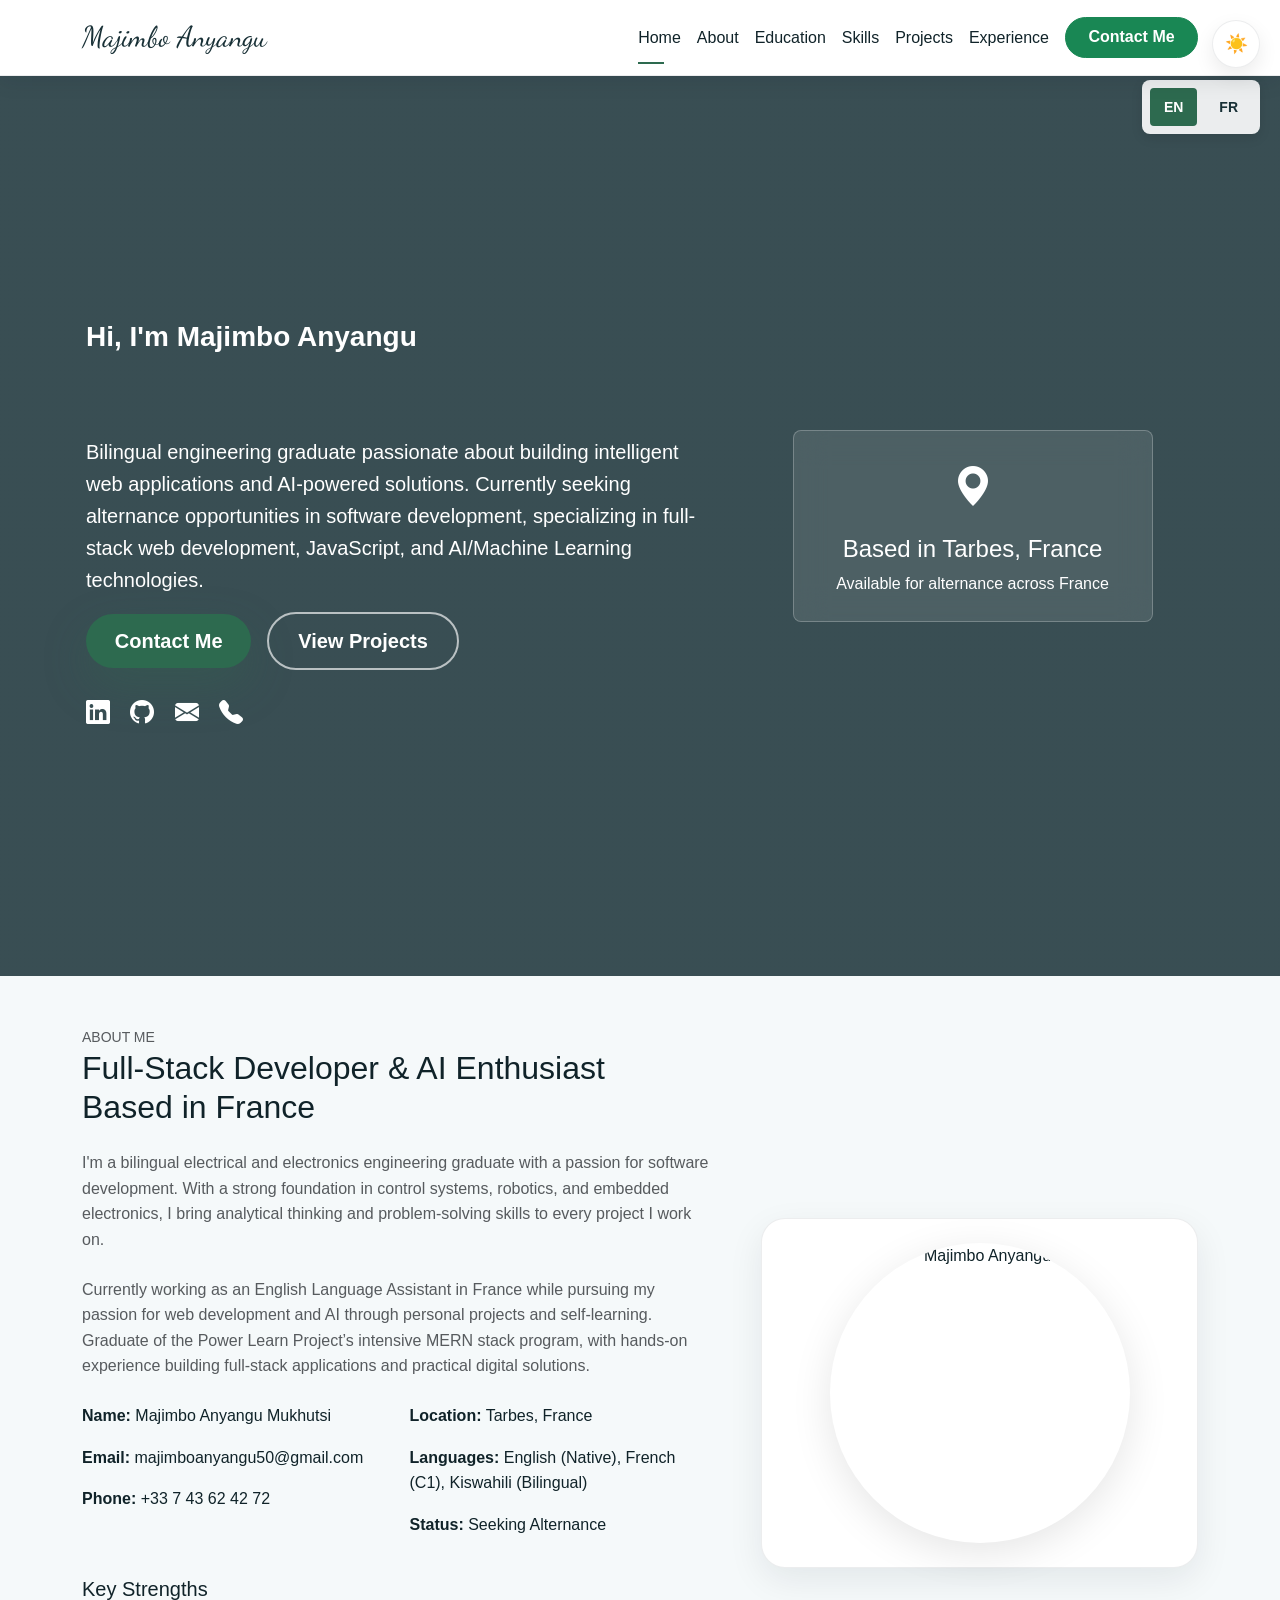
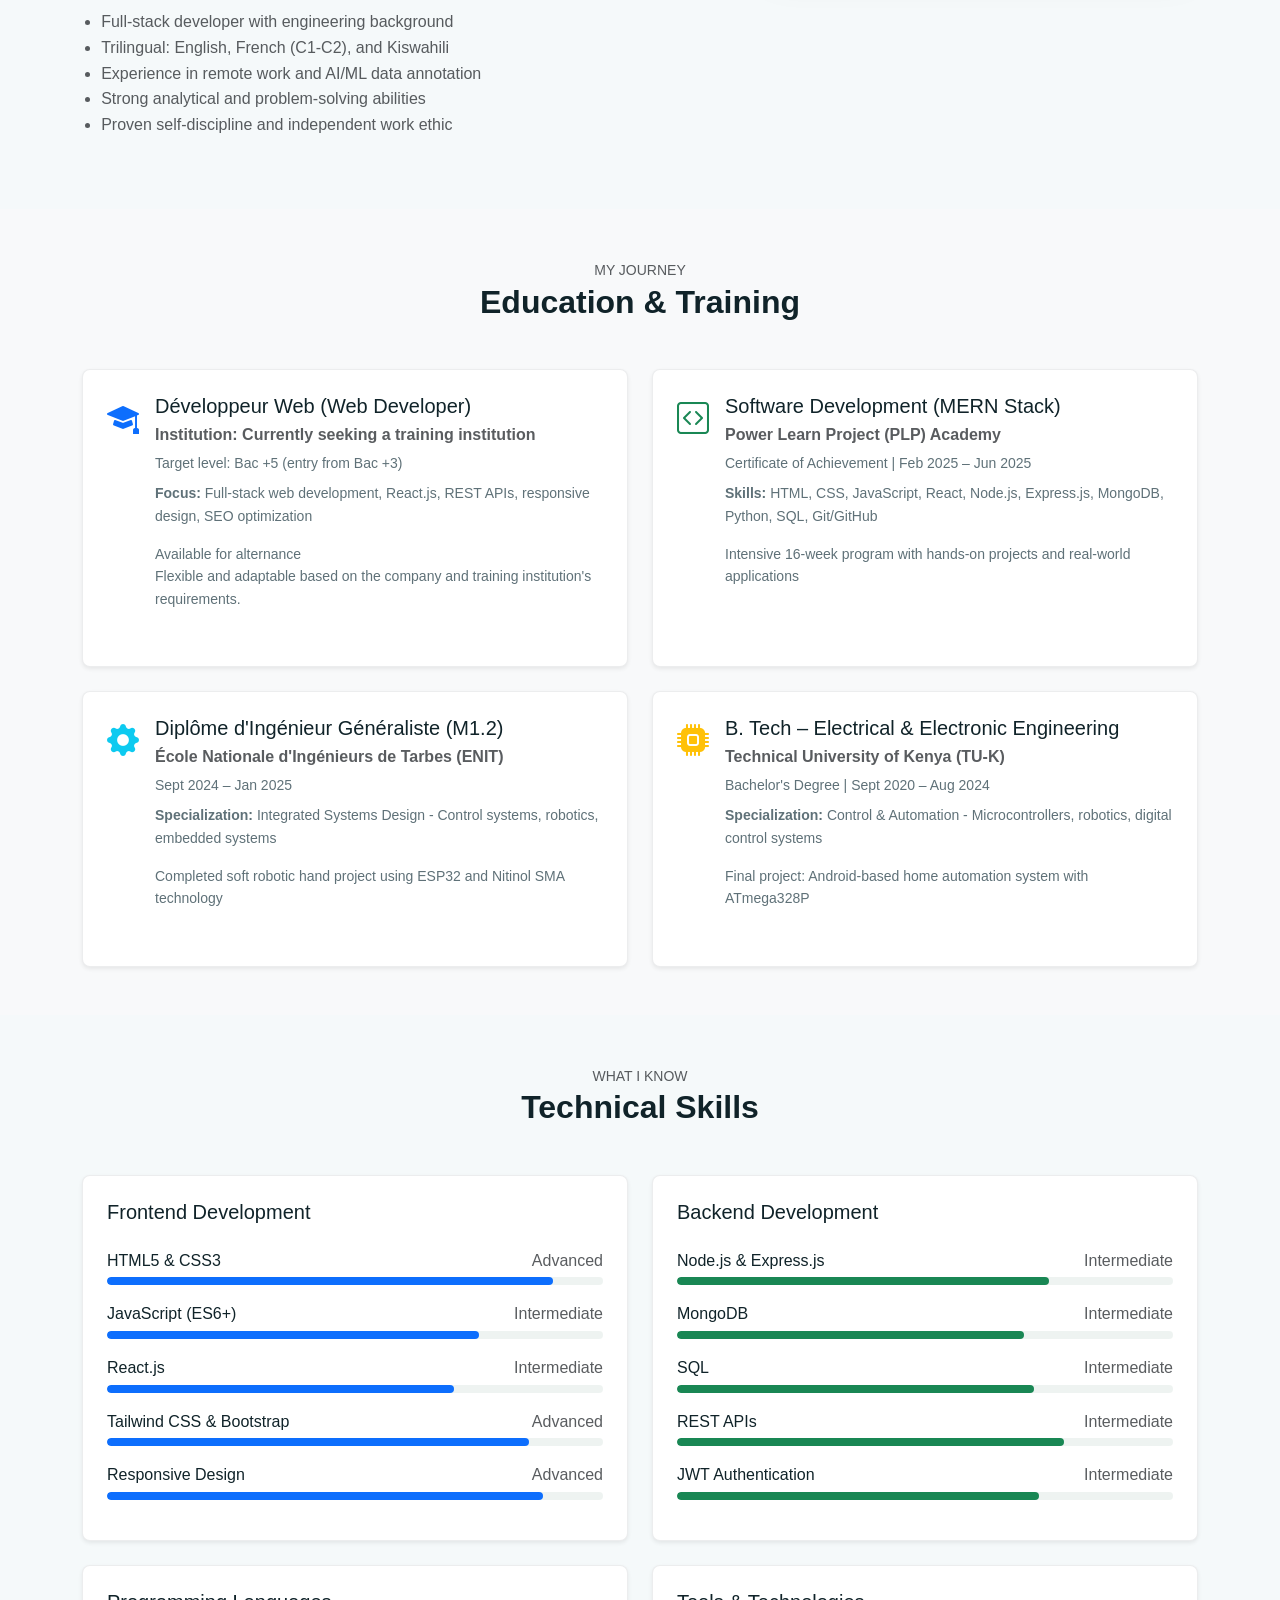
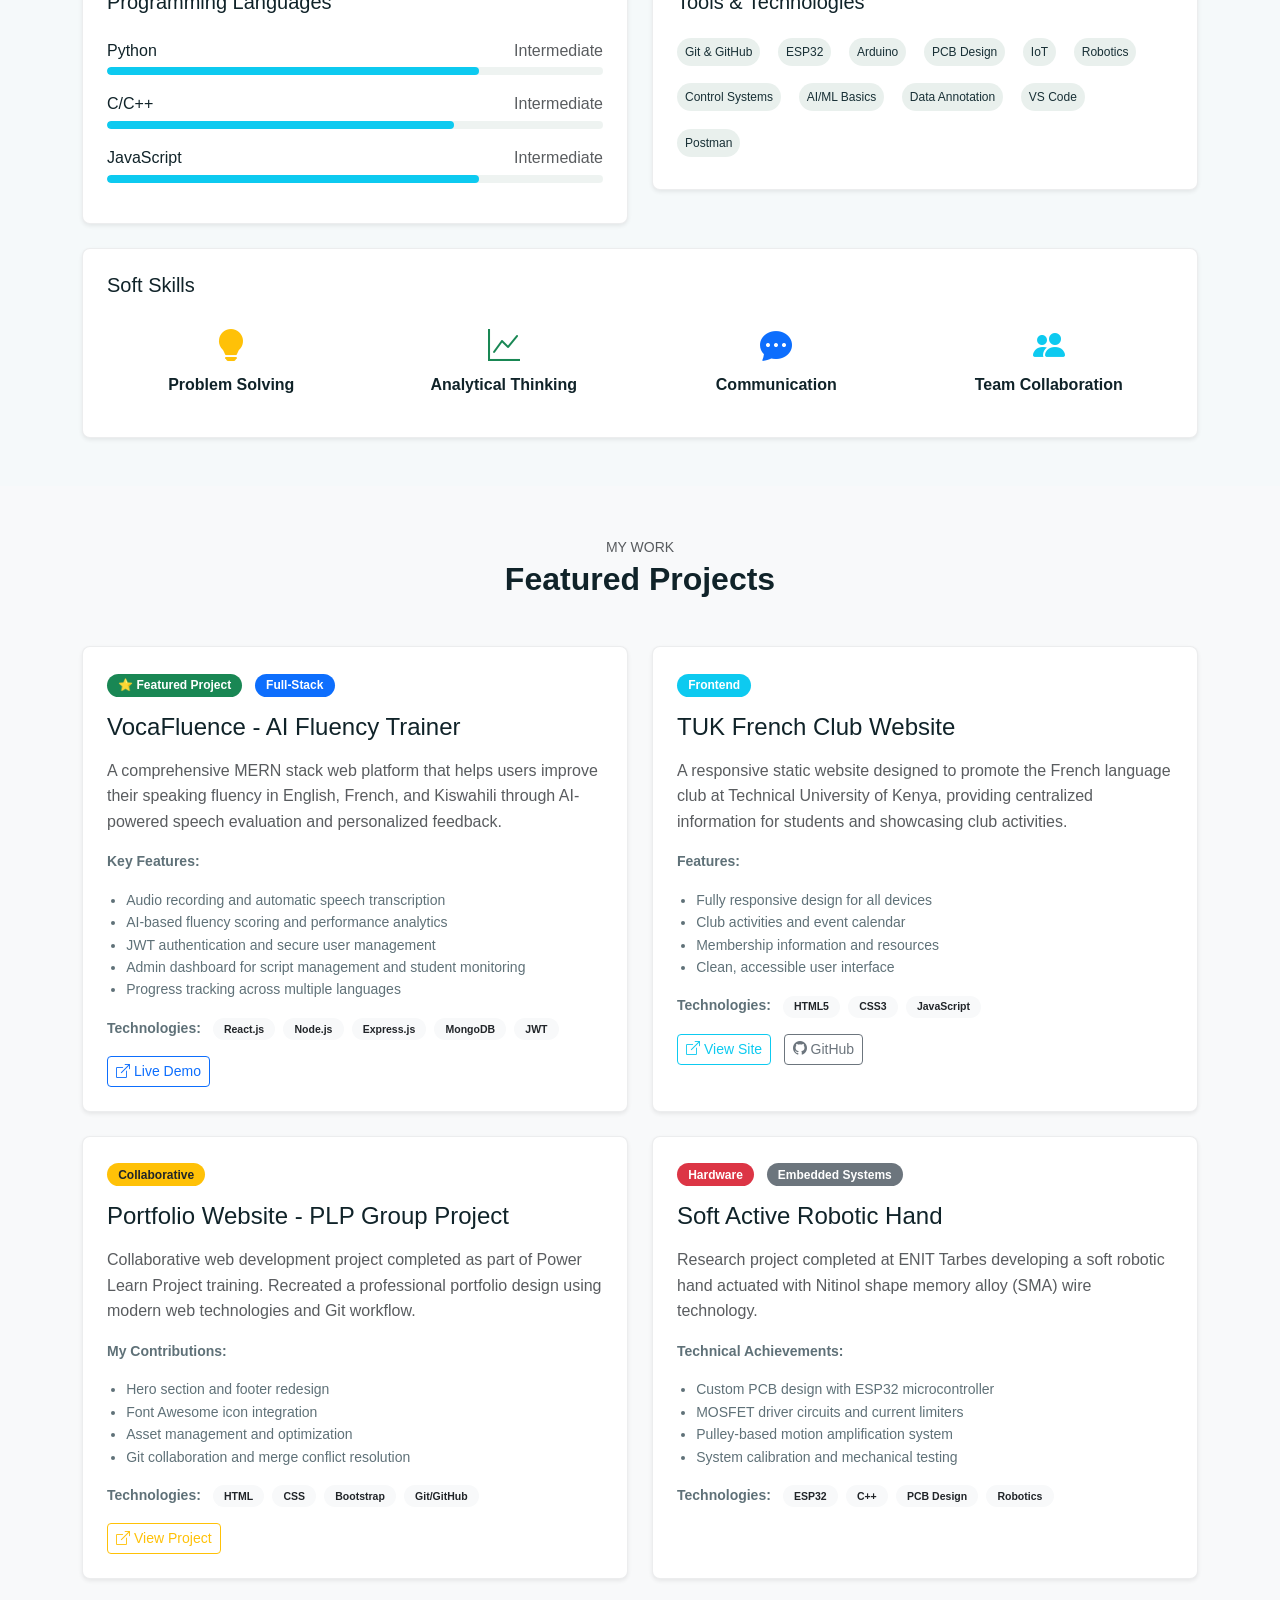
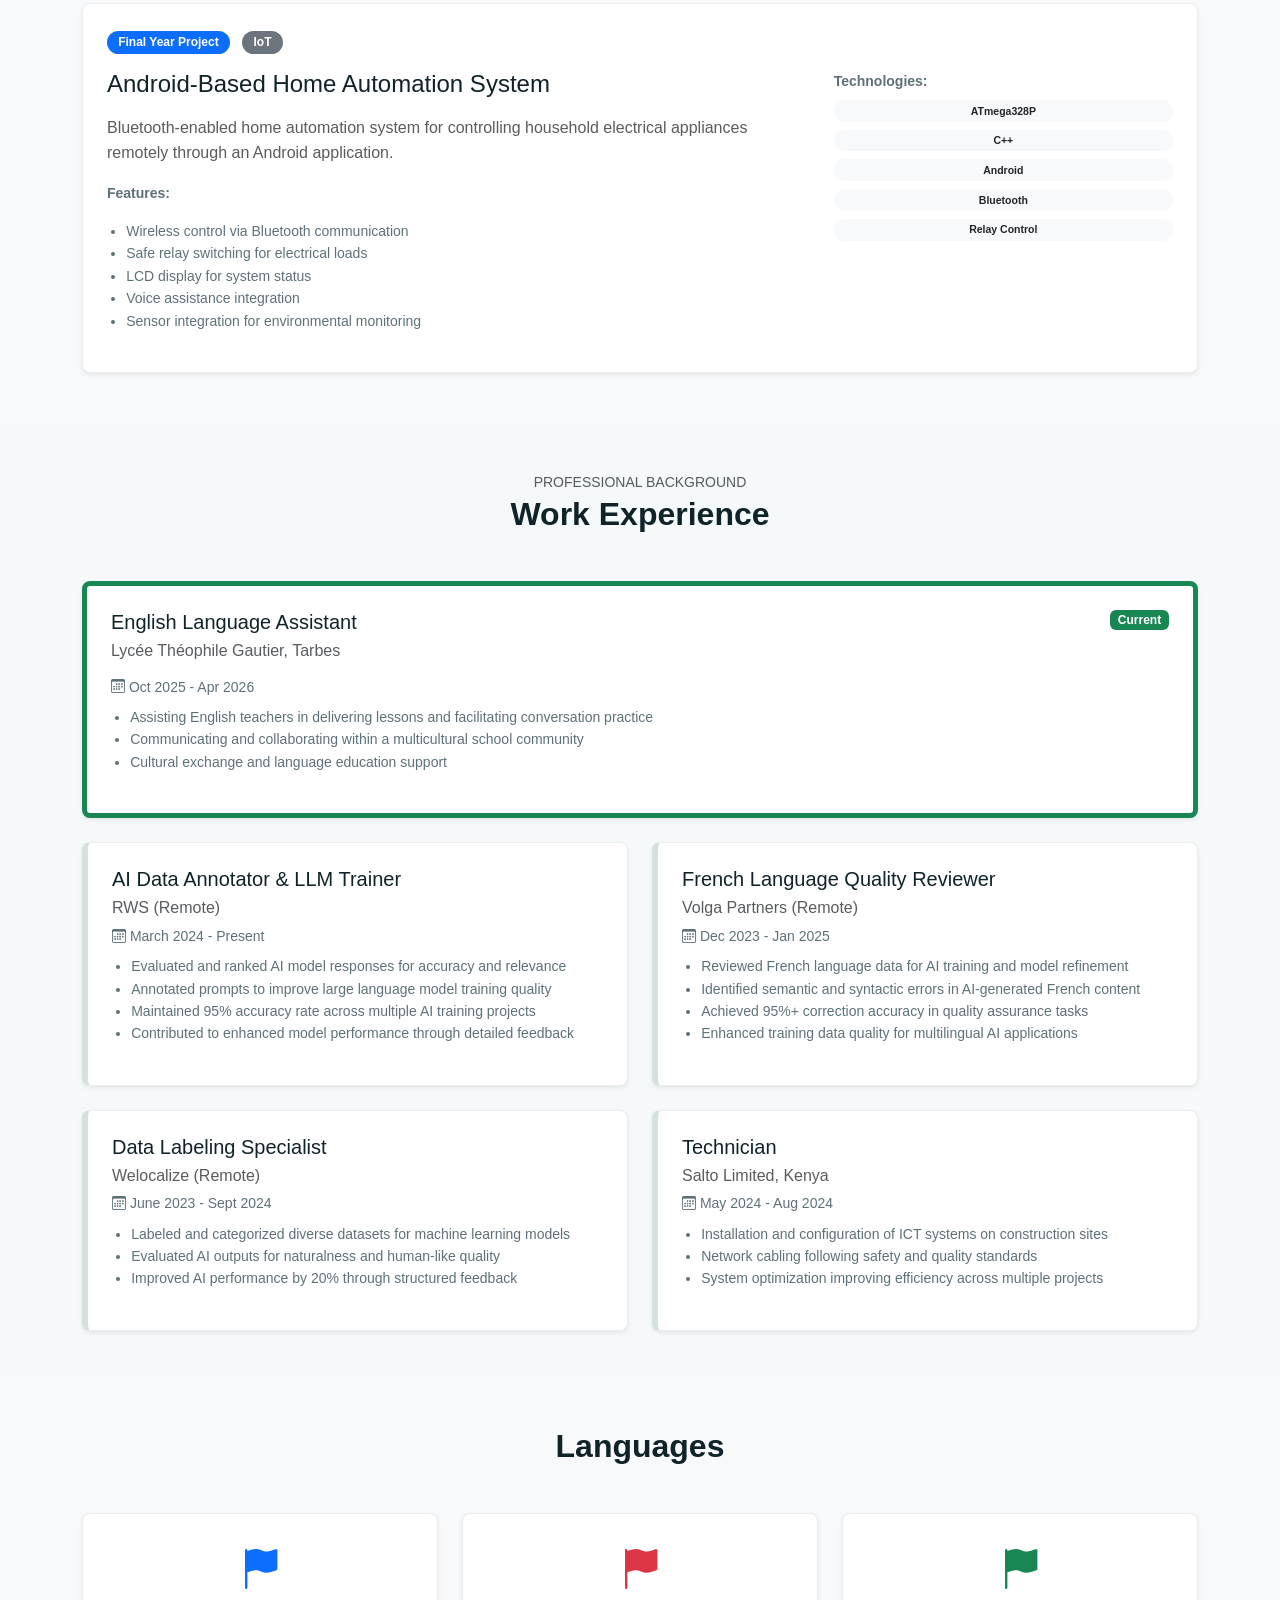
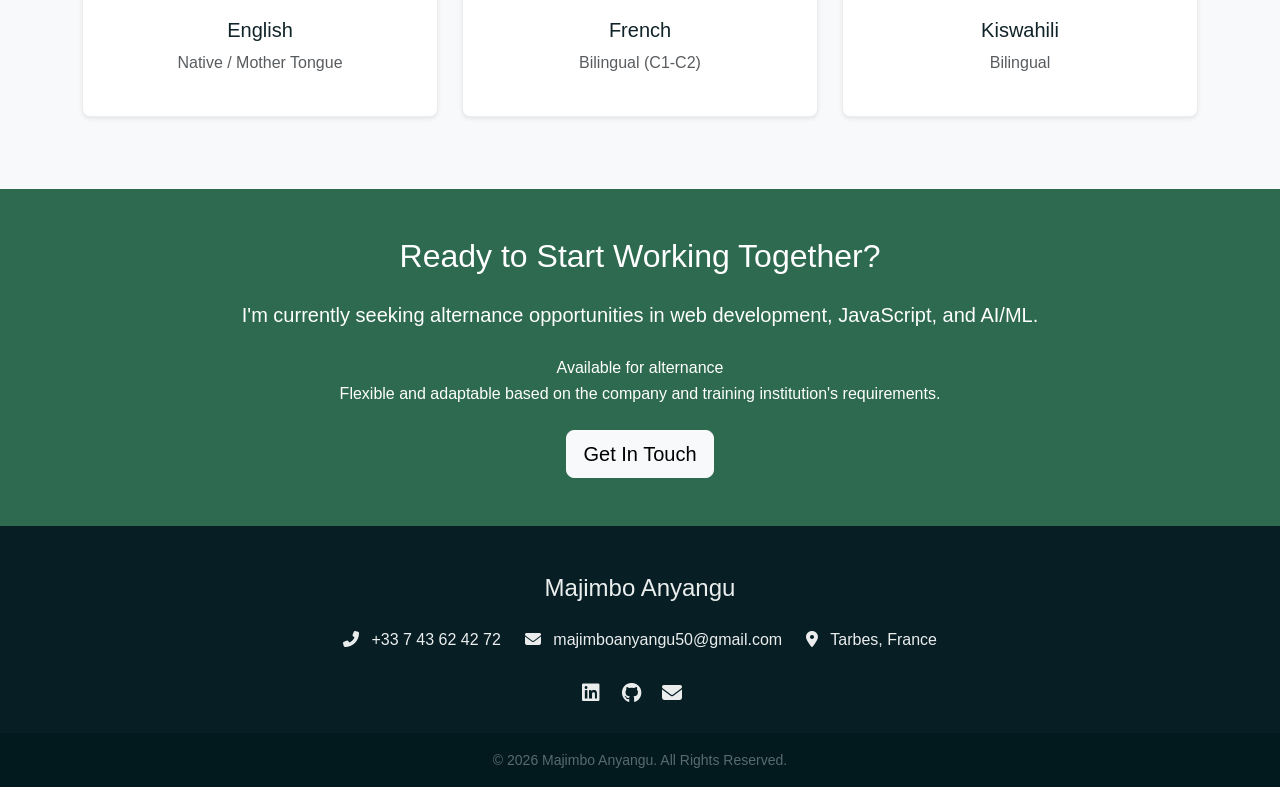
==== commit 491d1d21: "fix: render copyright symbol properly by enabling HTML rendering for footer copyright" ====
--- a/index.html
+++ b/index.html
@@ -1363,7 +1363,7 @@
       <!-- Copyright -->
       <div class="py-3 px-0 footer-bottom">
         <div class="container text-center">
-          <p class="small mb-0" data-i18n="footer-copyright">
+          <p class="small mb-0" data-i18n="footer-copyright" data-html="true">
             &copy; 2026 Majimbo Anyangu. All Rights Reserved.
           </p>
         </div>
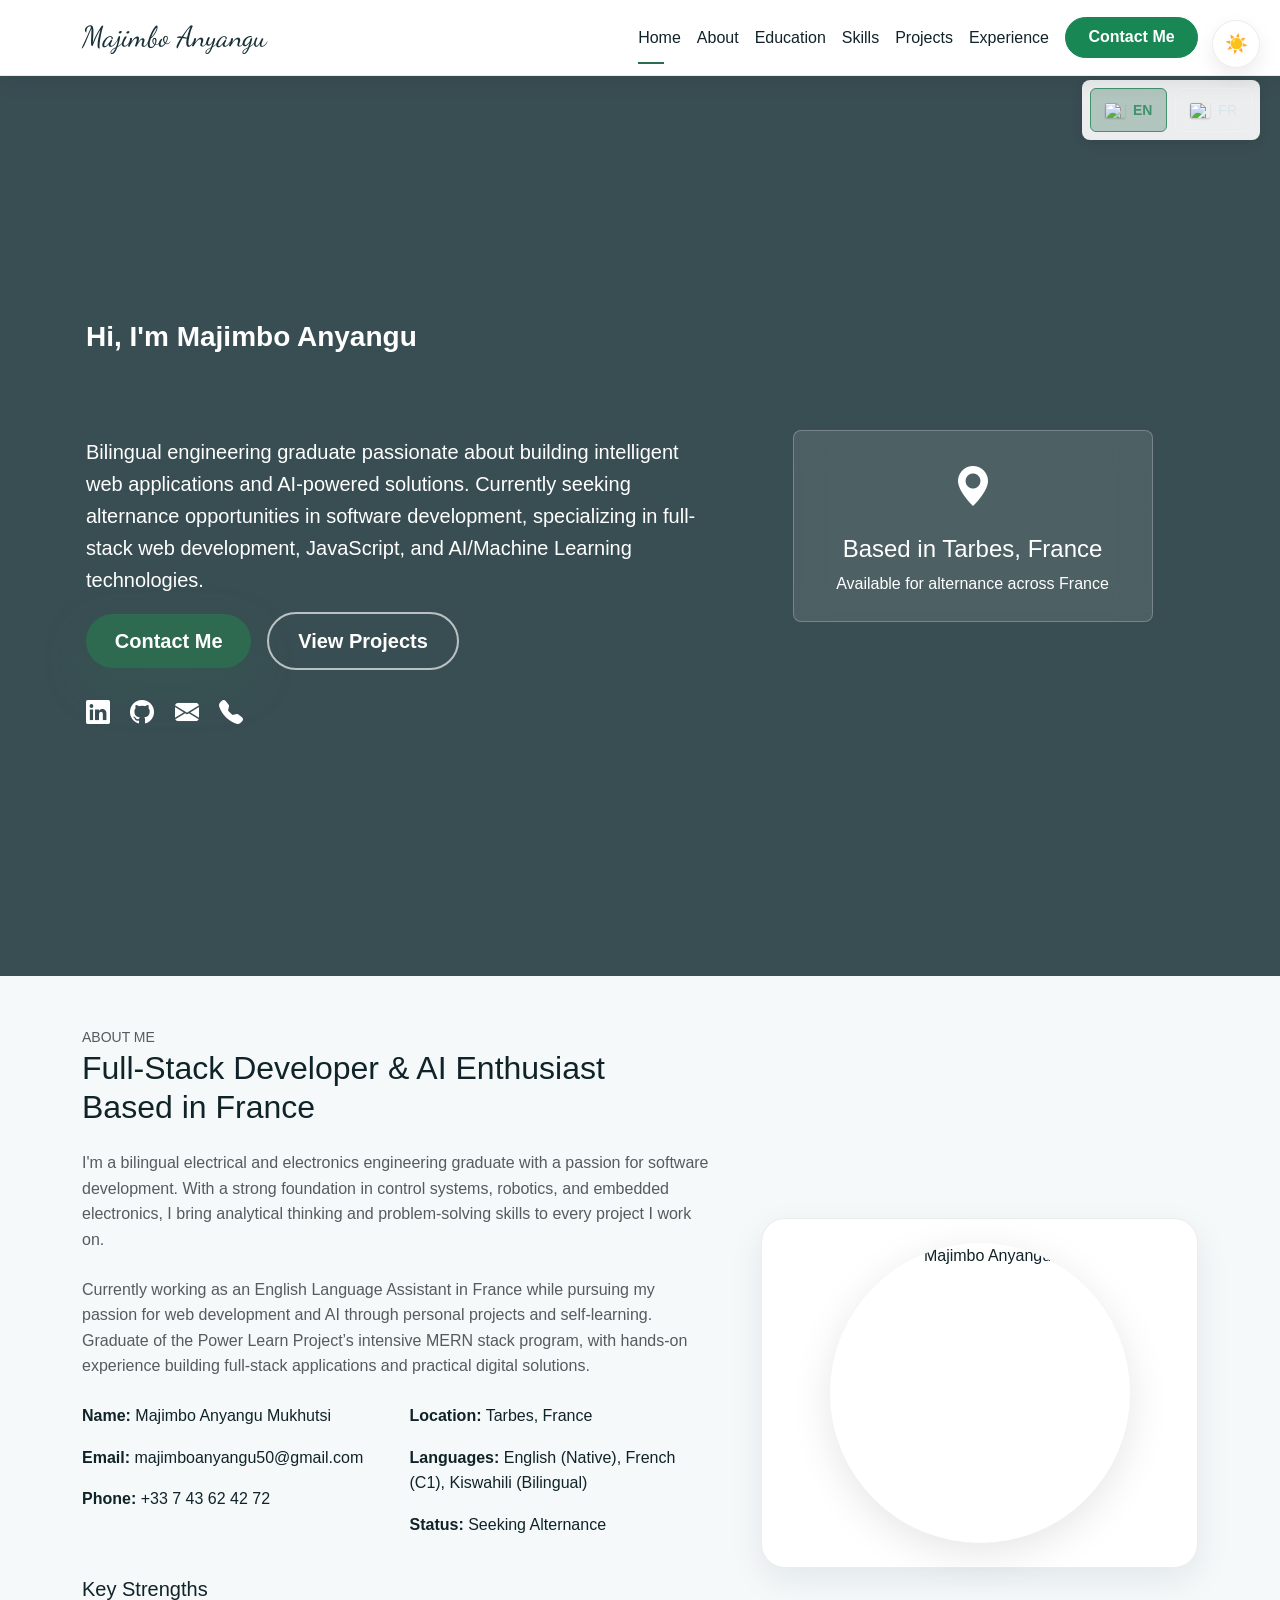
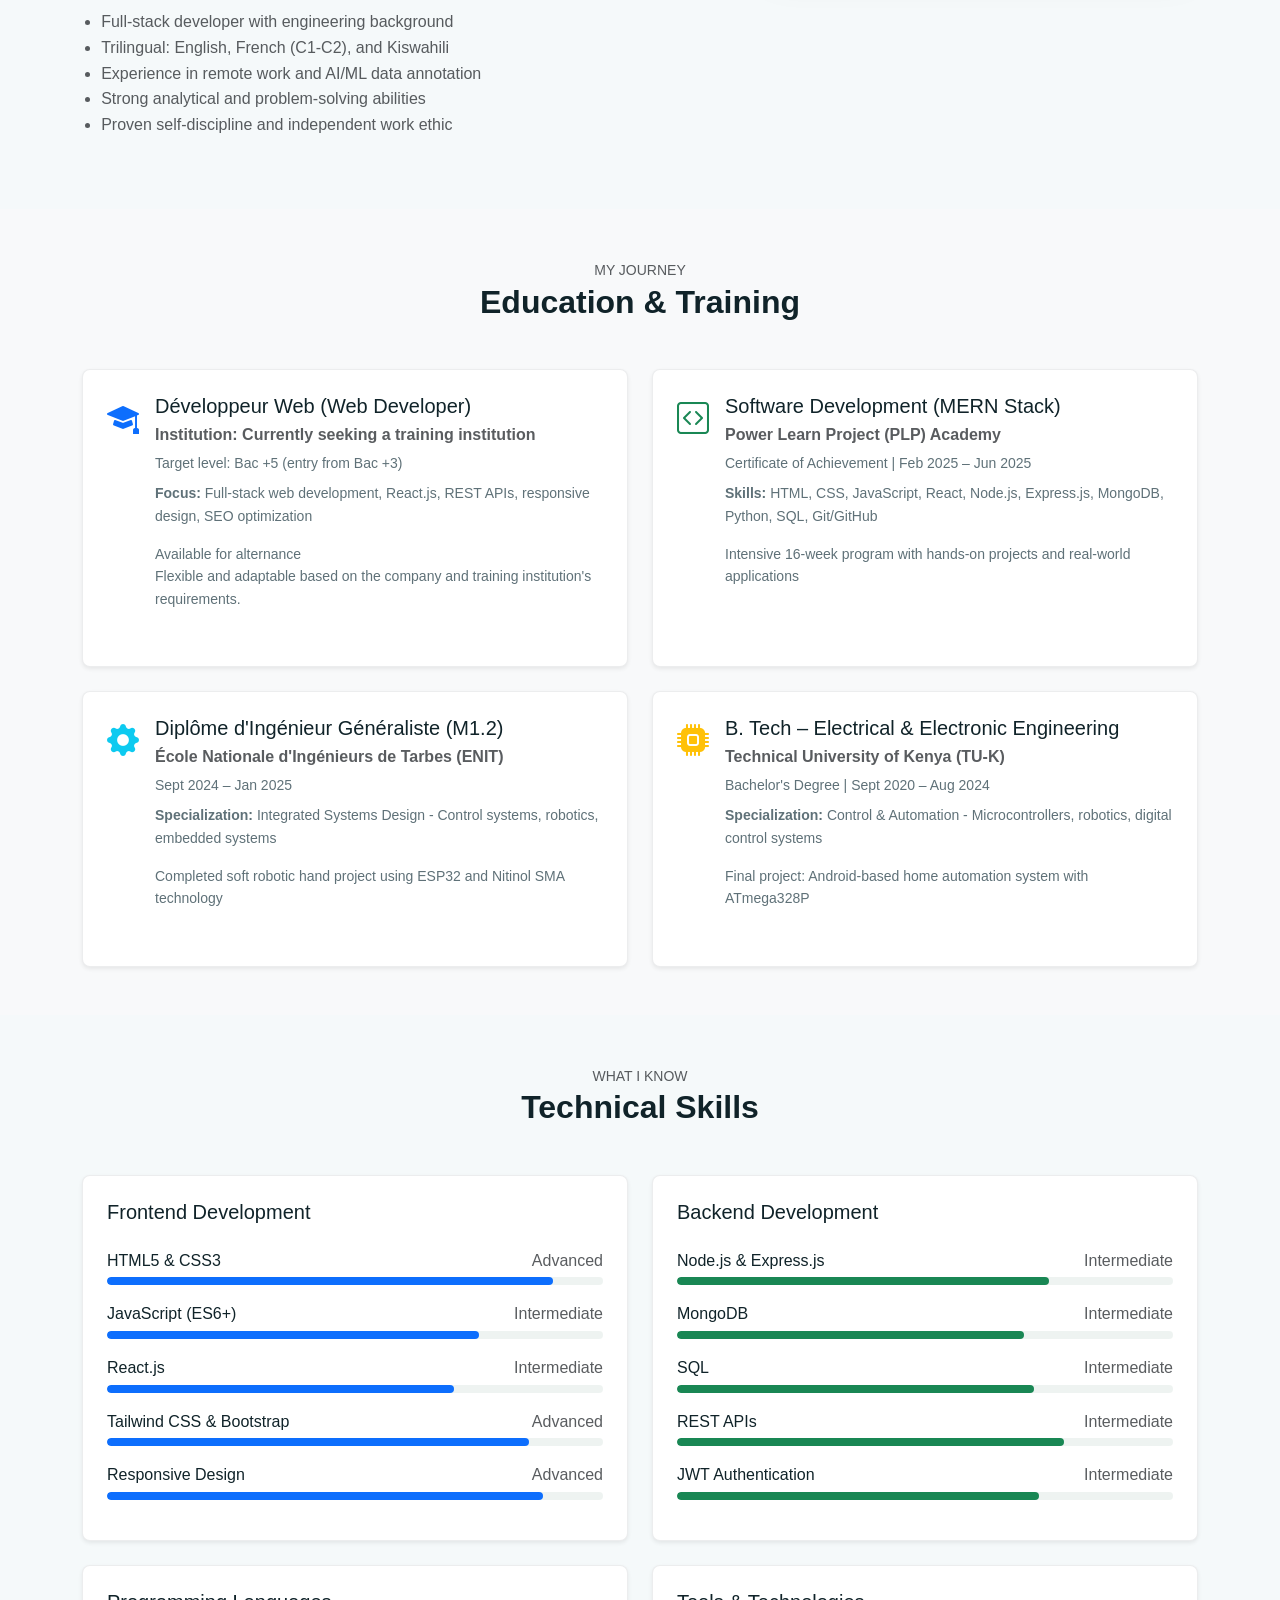
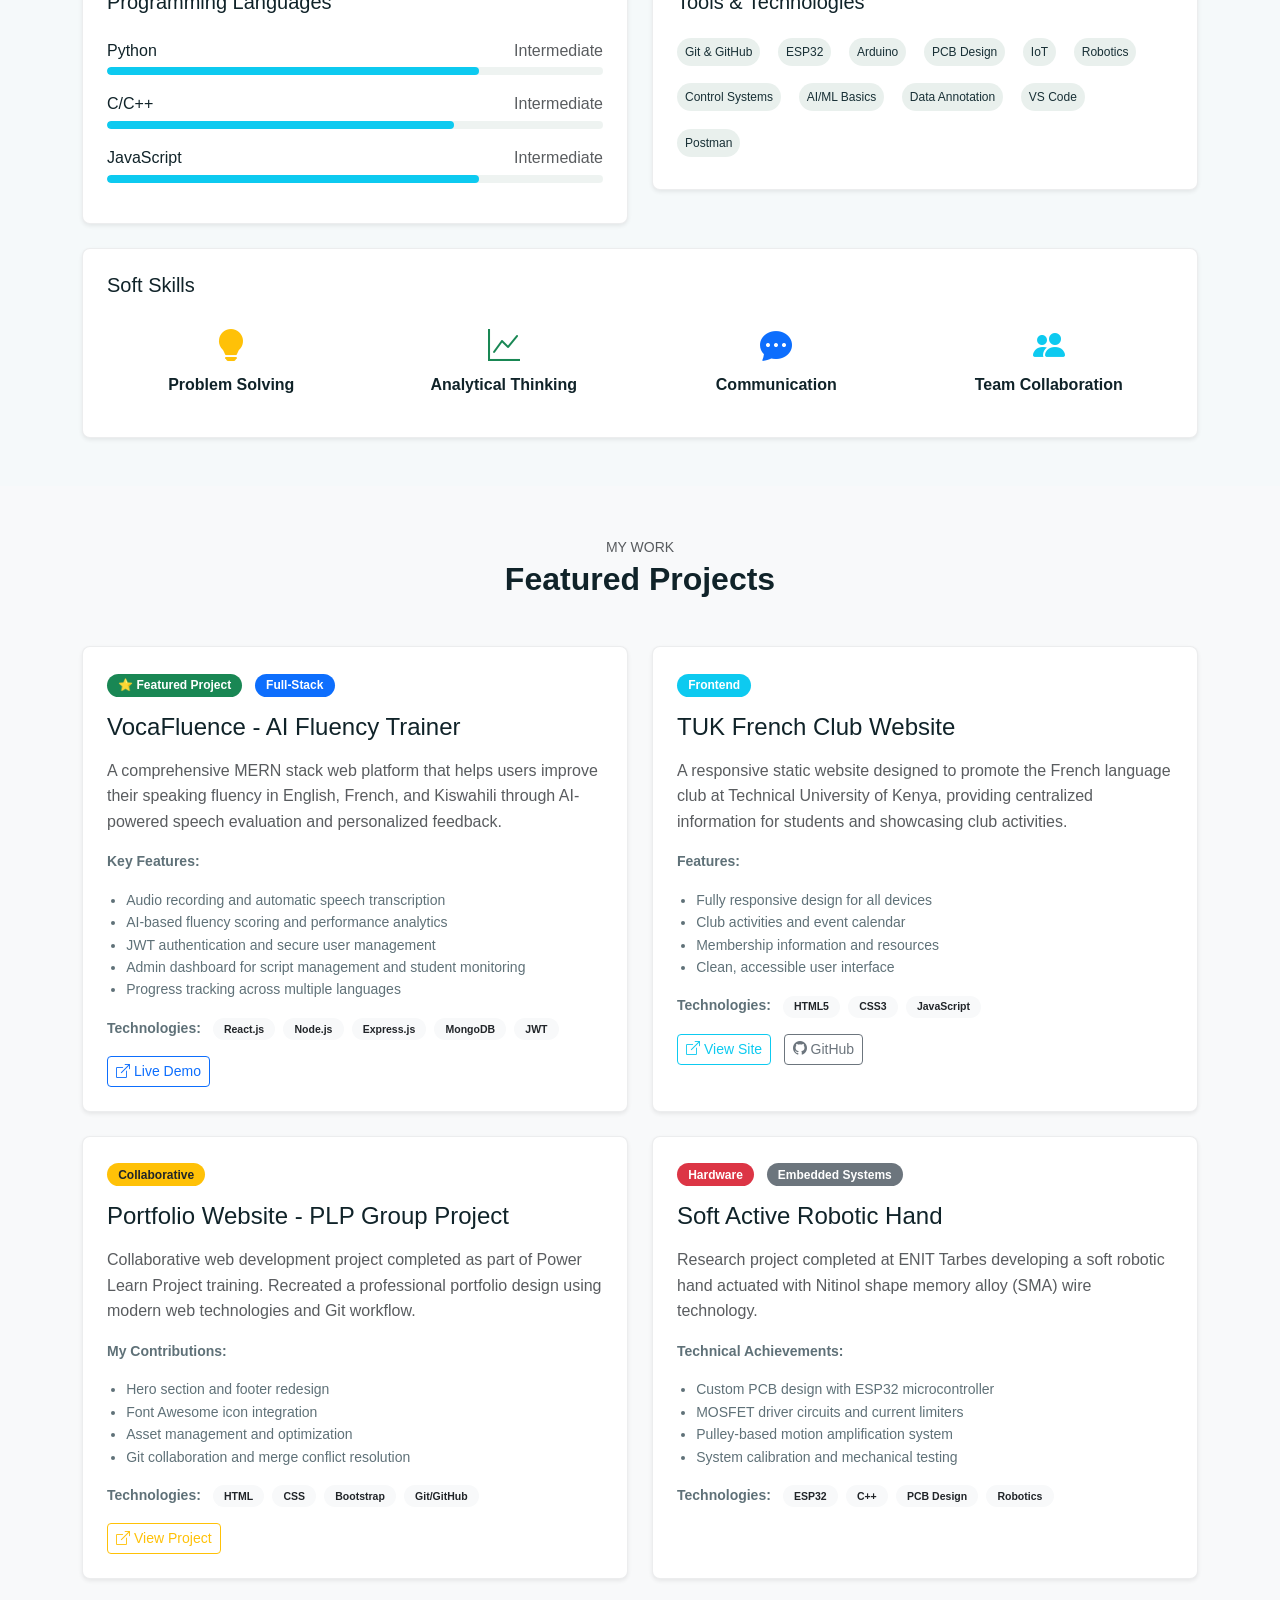
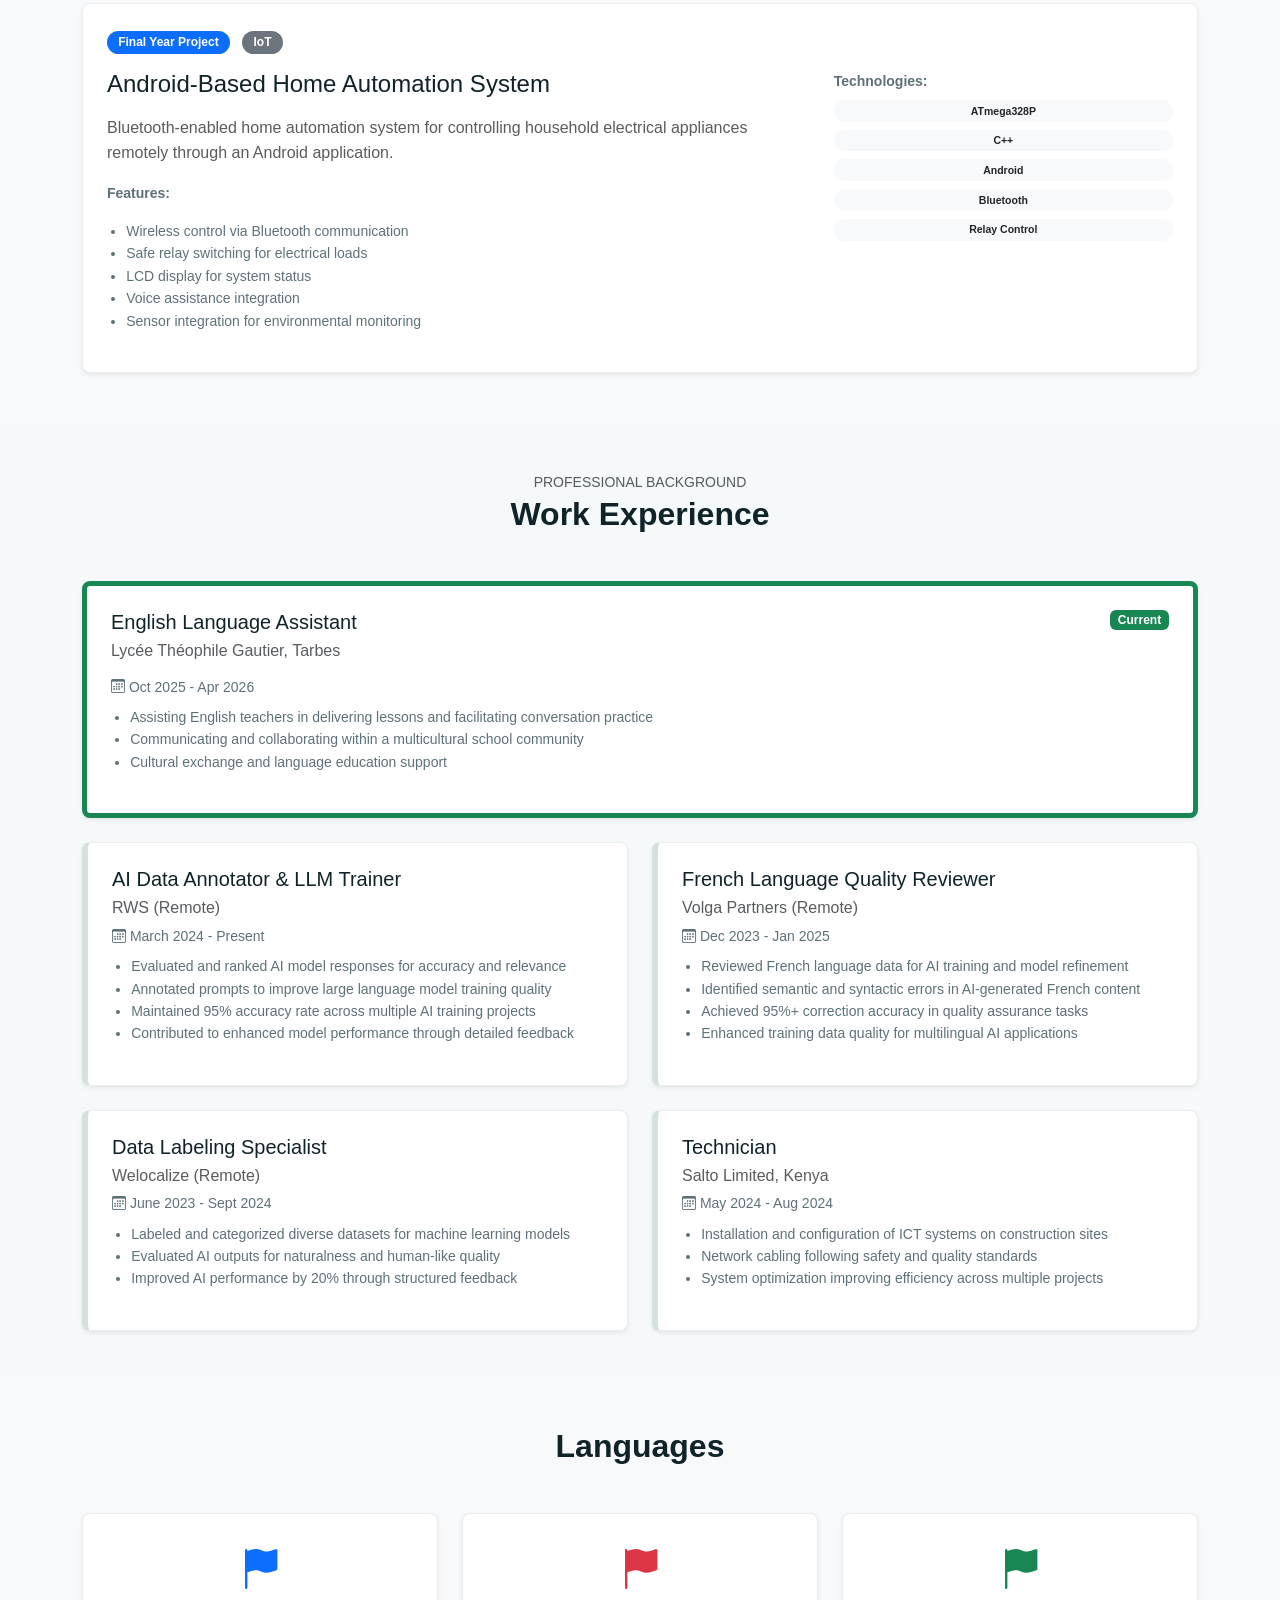
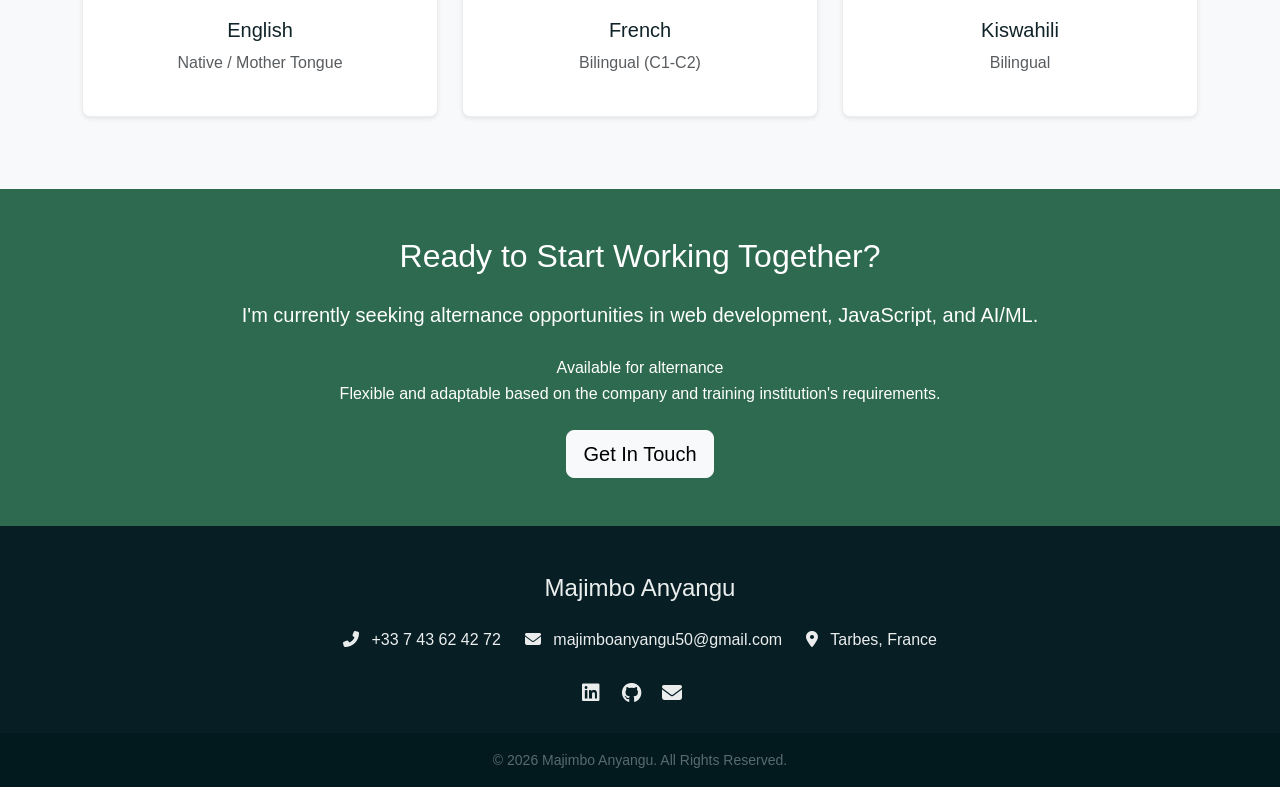
==== commit f2a519d4: "feat: upgrade language toggle with professional flag buttons and glassmorphism design" ====
--- a/index.html
+++ b/index.html
@@ -35,21 +35,13 @@
 
     <!-- Language Switcher -->
     <div class="language-switcher">
-      <button
-        class="lang-btn active"
-        data-lang="en"
-        onclick="changeLanguage('en')"
-        title="English"
-      >
-        EN
+      <button class="lang-btn active" data-lang="en" onclick="changeLanguage('en')" title="English">
+        <img src="https://flagcdn.com/w40/gb.png" alt="English flag">
+        <span>EN</span>
       </button>
-      <button
-        class="lang-btn"
-        data-lang="fr"
-        onclick="changeLanguage('fr')"
-        title="Français"
-      >
-        FR
+      <button class="lang-btn" data-lang="fr" onclick="changeLanguage('fr')" title="Français">
+        <img src="https://flagcdn.com/w40/fr.png" alt="French flag">
+        <span>FR</span>
       </button>
     </div>
 
--- a/assets/css/style.css
+++ b/assets/css/style.css
@@ -621,43 +621,61 @@
 }
 
 .lang-btn {
-    padding: 6px 12px;
-    border: 2px solid transparent;
-    background: transparent;
-    color: #183036;
+    display: flex;
+    align-items: center;
+    gap: 8px;
+    padding: 10px 14px;
+    border: 1px solid rgba(255,255,255,0.2);
+    background: rgba(255,255,255,0.05);
+    color: #d7e6ea;
     cursor: pointer;
-    border-radius: 4px;
-    font-weight: 600;
+    border-radius: 6px;
+    font-weight: 500;
     font-size: 14px;
     transition: all 0.2s ease;
+    backdrop-filter: blur(10px);
+}
+
+.lang-btn img {
+    width: 20px;
+    height: 15px;
+    border-radius: 2px;
+    box-shadow: 0 1px 2px rgba(0,0,0,0.2);
 }
 
 .lang-btn:hover {
-    background: rgba(45, 106, 79, 0.1);
-    color: #2d6a4f;
+    background: rgba(255,255,255,0.1);
+    border-color: rgba(45, 106, 79, 0.5);
+    color: #40916c;
 }
 
 .lang-btn.active {
-    background: #2d6a4f;
-    color: white;
-    border-color: #2d6a4f;
+    background: rgba(45, 106, 79, 0.3);
+    border-color: #40916c;
+    color: #40916c;
+    font-weight: 600;
 }
 
 body.dark-theme .language-switcher {
-    background: rgba(10, 20, 27, 0.95);
+    background: rgba(10, 20, 27, 0.7);
     box-shadow: 0 4px 12px rgba(0, 0, 0, 0.3);
+    backdrop-filter: blur(10px);
 }
 
 body.dark-theme .lang-btn {
     color: #d7e6ea;
+    background: rgba(255,255,255,0.05);
+    border-color: rgba(255,255,255,0.1);
 }
 
 body.dark-theme .lang-btn:hover {
-    background: rgba(64, 145, 108, 0.2);
+    background: rgba(64, 145, 108, 0.15);
+    border-color: rgba(64, 145, 108, 0.5);
     color: #40916c;
 }
 
 body.dark-theme .lang-btn.active {
-    background: #2d6a4f;
-    color: white;
-}
+    background: rgba(45, 106, 79, 0.3);
+    border-color: #40916c;
+    color: #40916c;
+}
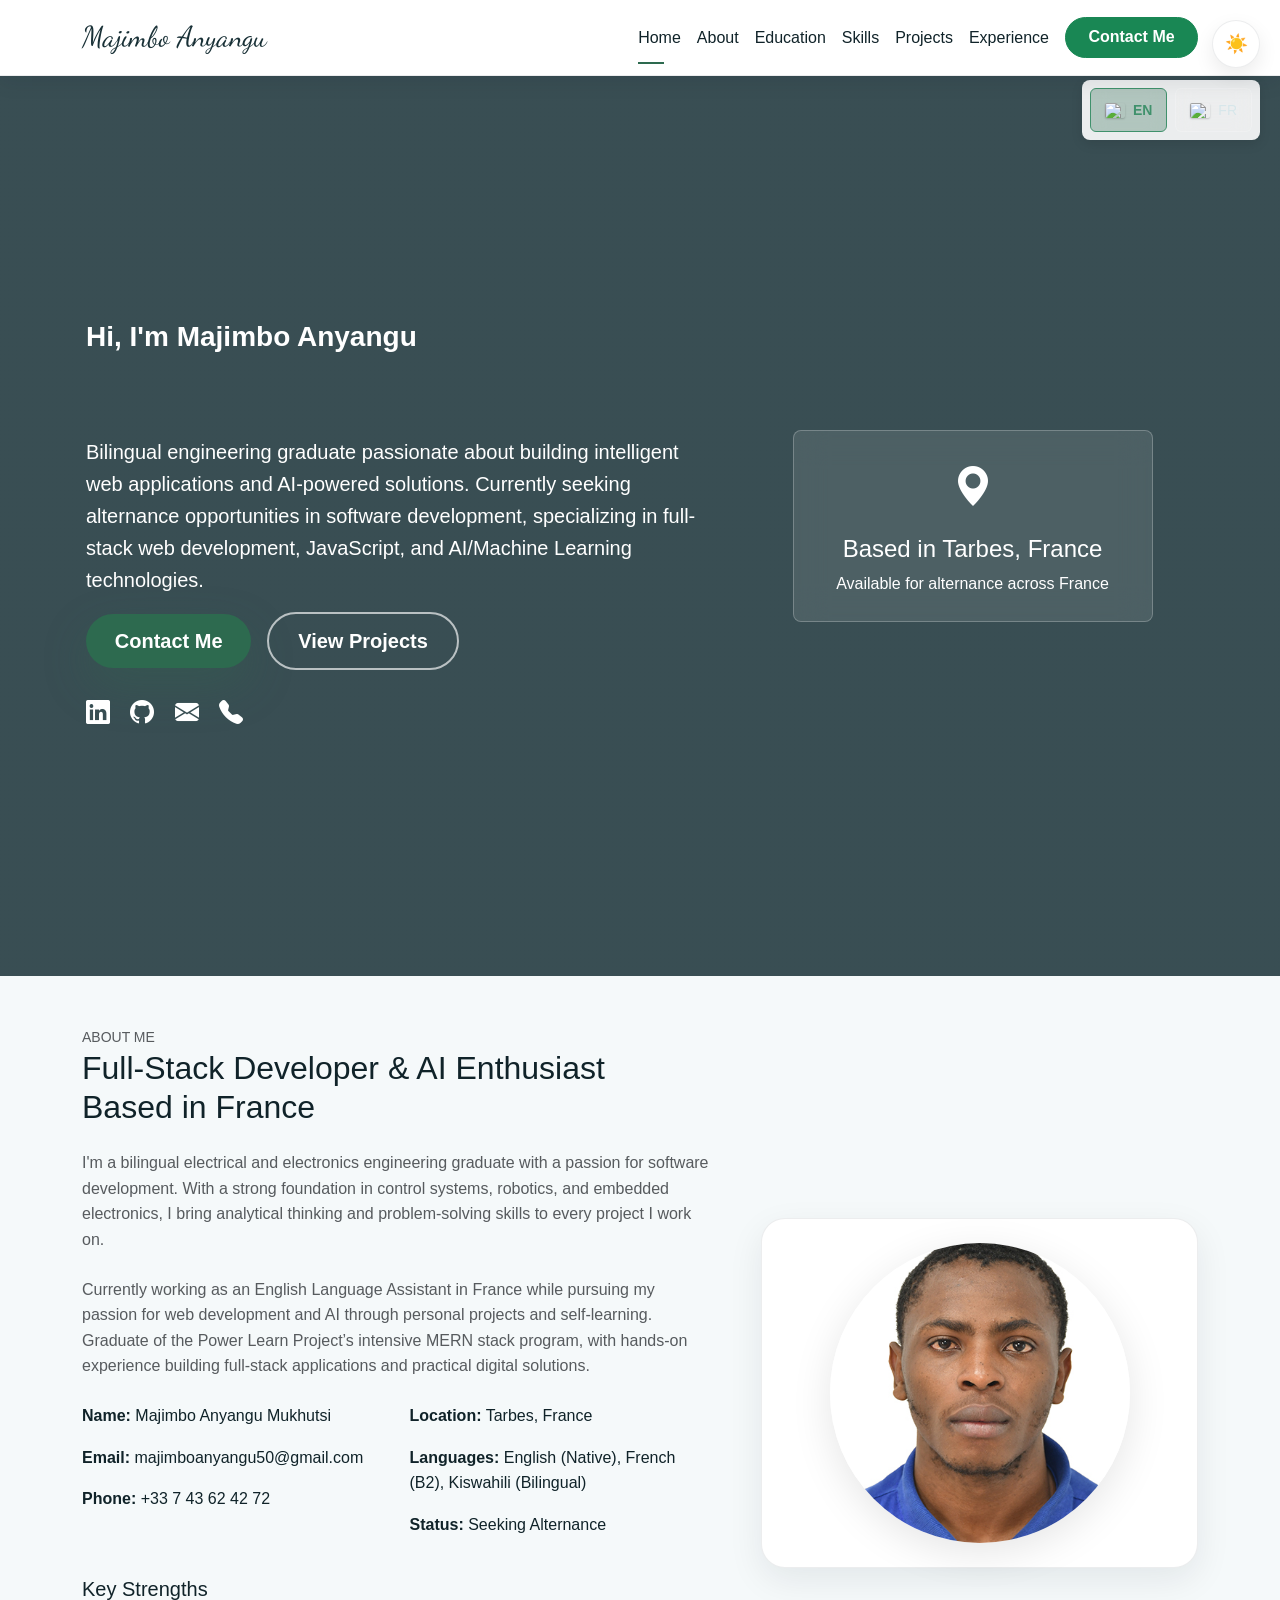
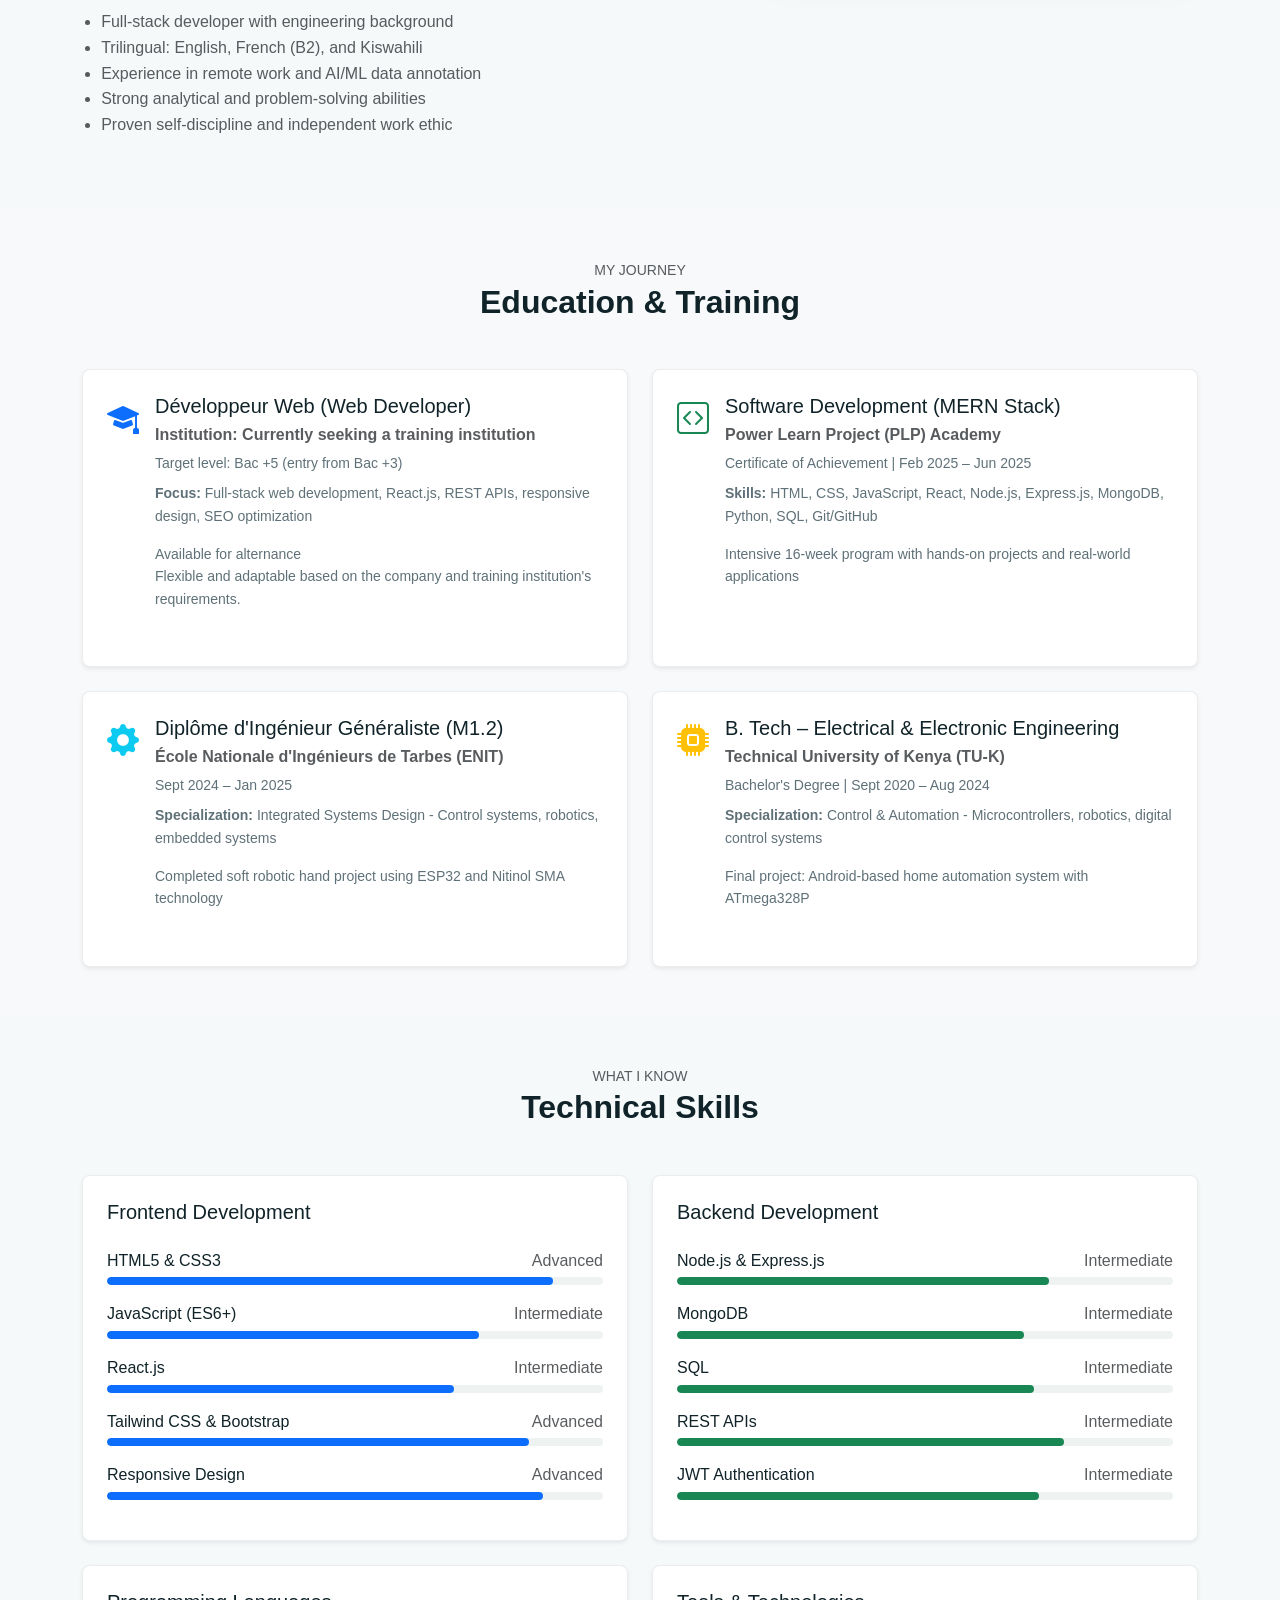
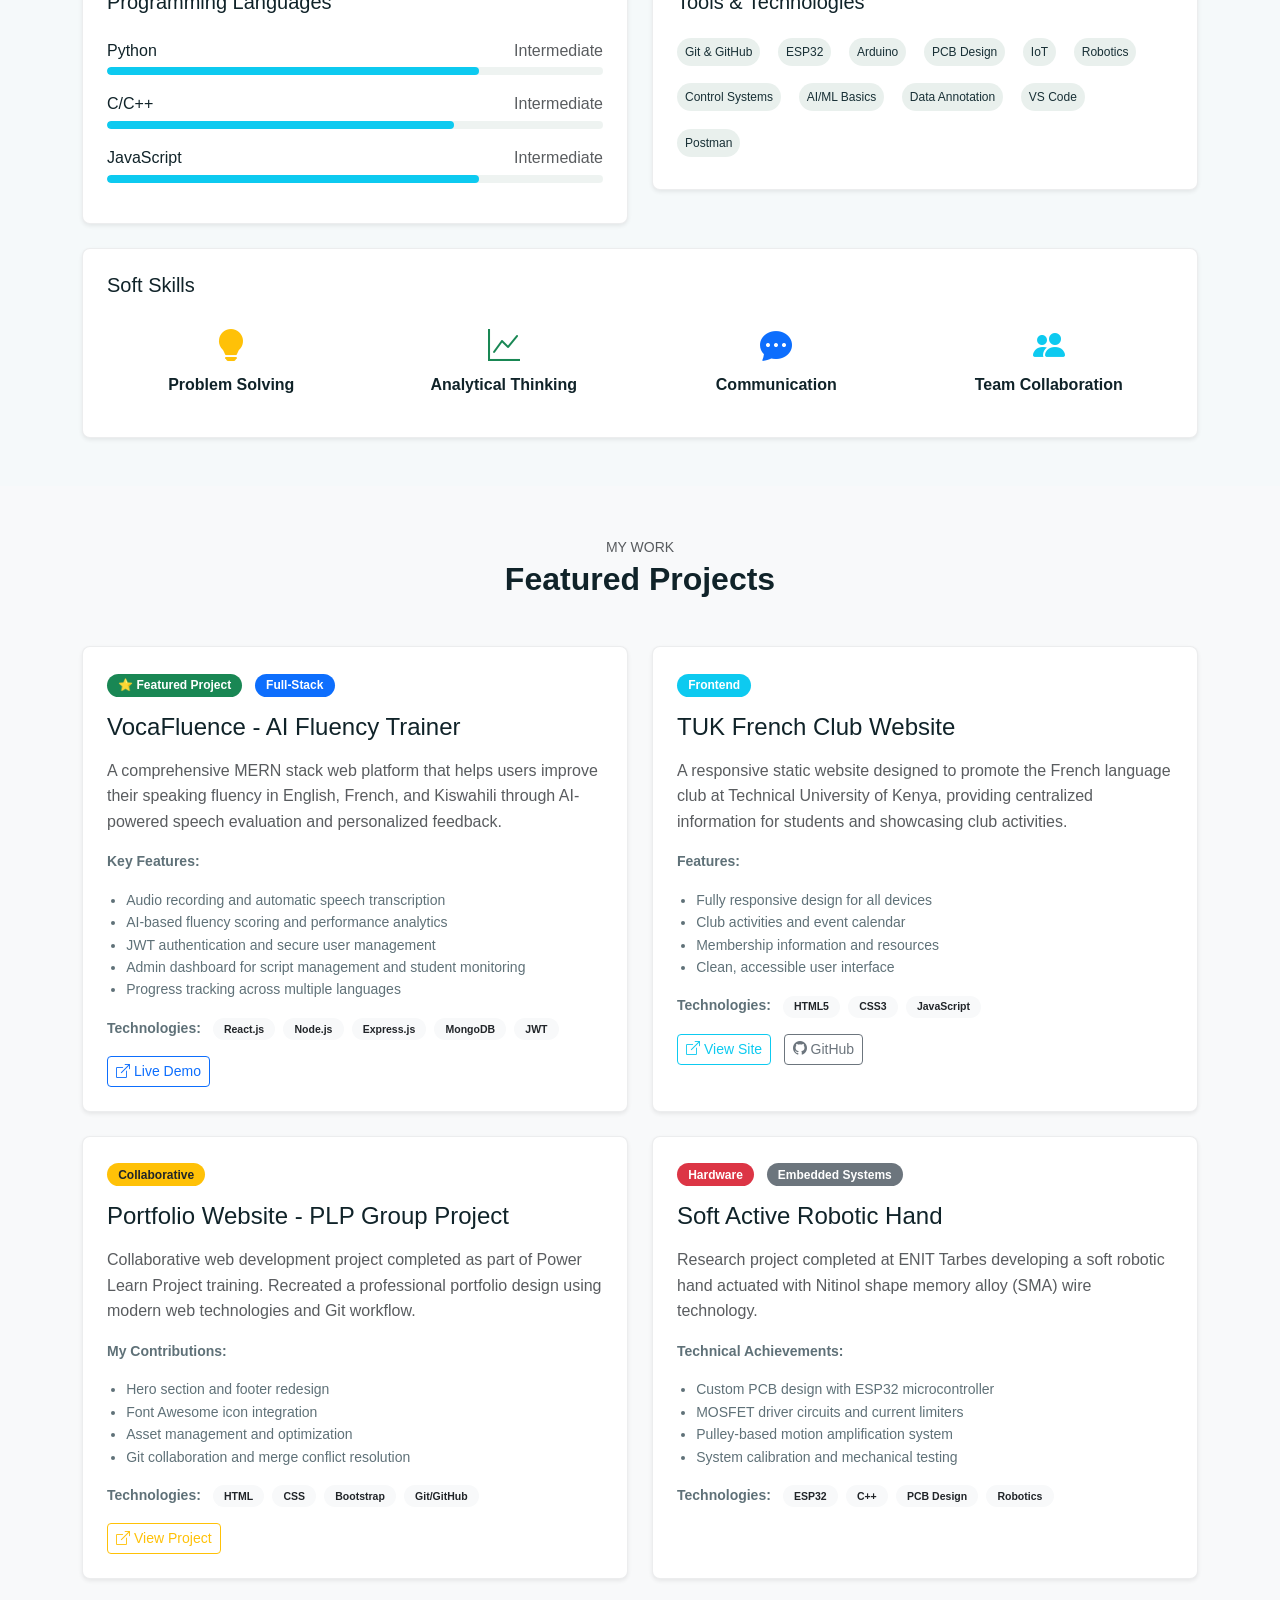
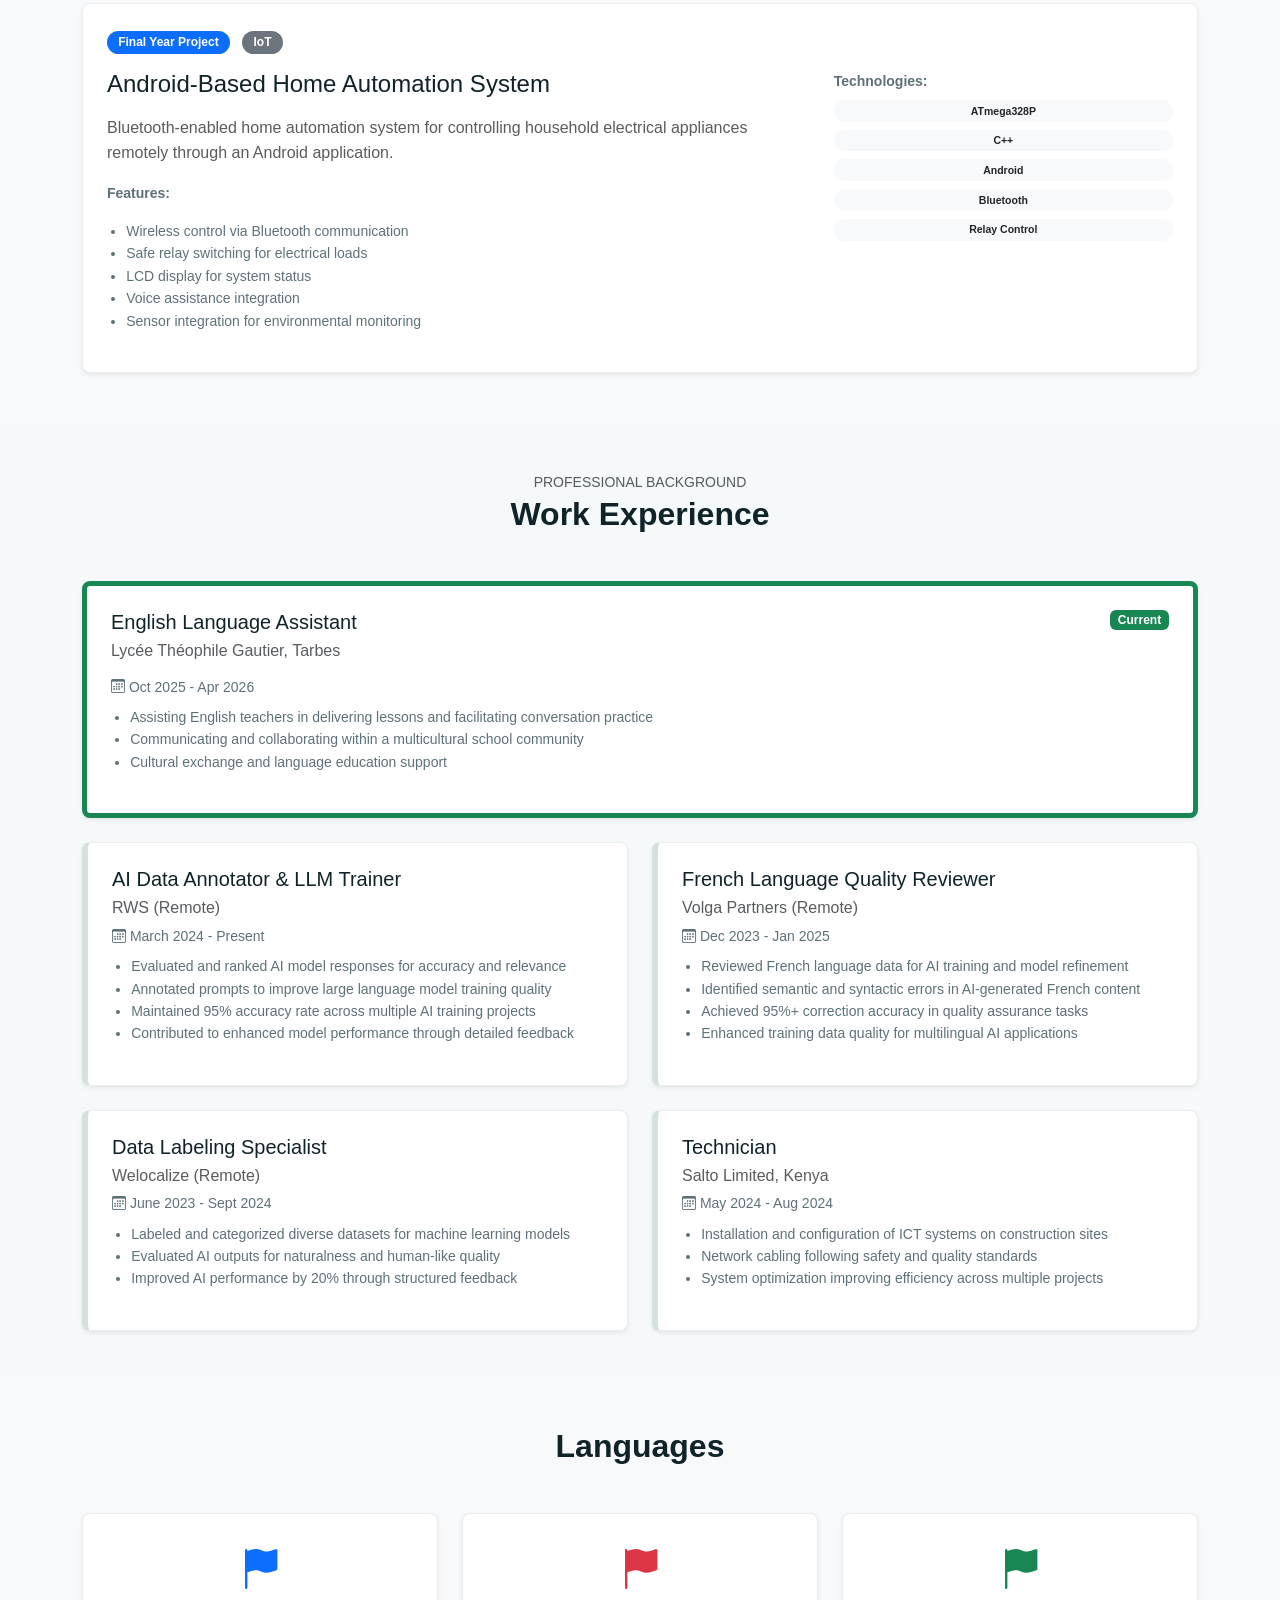
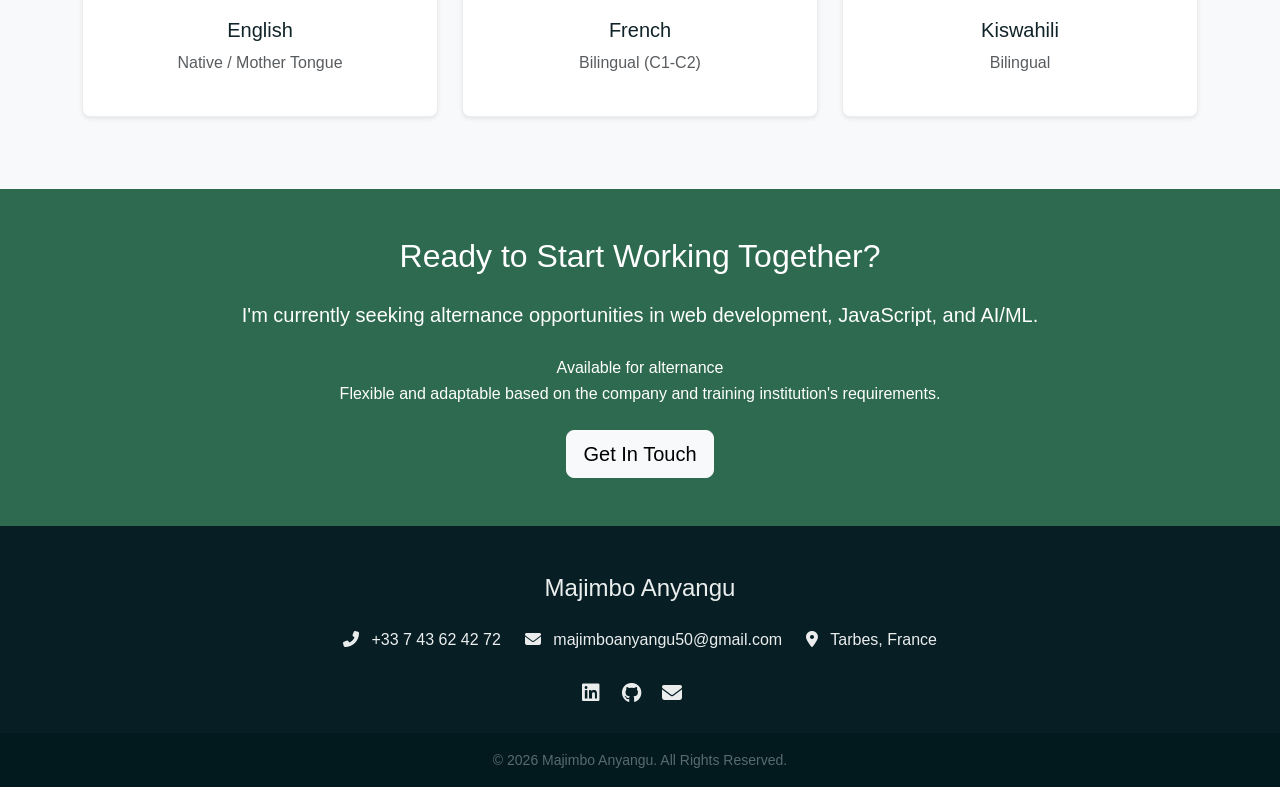
==== commit 4400e092: "fix: correct French proficiency to B2 and fix mobile navbar layout" ====
--- a/index.html
+++ b/index.html
@@ -258,7 +258,7 @@
                 <p>
                   <strong data-i18n="about-languages">Languages:</strong>
                   <span data-i18n="about-languages-value"
-                    >English (Native), French (C1), Kiswahili (Bilingual)</span
+                    >English (Native), French (B2), Kiswahili (Bilingual)</span
                   >
                 </p>
                 <p>
@@ -275,7 +275,7 @@
                   Full-stack developer with engineering background
                 </li>
                 <li data-i18n="about-strength-2">
-                  Trilingual: English, French (C1-C2), and Kiswahili
+                  Trilingual: English, French (B2), and Kiswahili
                 </li>
                 <li data-i18n="about-strength-3">
                   Experience in remote work and AI/ML data annotation
@@ -294,7 +294,7 @@
           <div class="col-lg-5 text-center">
             <div class="about-image-wrapper p-4">
               <img
-                src="assets/images/majimbo_profile_image.jpg"
+                src="assets/images/majimbo_profile_image.JPG"
                 alt="Majimbo Anyangu"
                 class="about-profile-image"
               />
--- a/assets/css/style.css
+++ b/assets/css/style.css
@@ -553,17 +553,33 @@
 @media (max-width: 575.98px) {
     .theme-icon {
         top: 16px;
-        right: 16px;
+        left: 16px;
+        right: auto;
         width: 42px;
         height: 42px;
     }
 
+    .navbar-wrapper .container {
+        justify-content: center !important;
+        position: relative;
+    }
+
+    .navbar-wrapper > .container > .d-flex:first-child {
+        display: none !important;
+    }
+
+    .hamburger {
+        position: relative;
+        transform: none;
+    }
+
     .hero {
         padding-top: 4.5rem;
     }
 
     .nav-links {
         width: calc(100vw - 3rem);
+        right: 1.5rem;
     }
 }
 
@@ -679,3 +695,23 @@
     border-color: #40916c;
     color: #40916c;
 }
+
+@media (max-width: 575.98px) {
+    .language-switcher {
+        top: 16px;
+        right: 50%;
+        transform: translateX(50%);
+        gap: 6px;
+        padding: 6px;
+    }
+
+    .lang-btn {
+        padding: 8px 10px;
+        font-size: 13px;
+    }
+
+    .lang-btn img {
+        width: 18px;
+        height: 13px;
+    }
+}
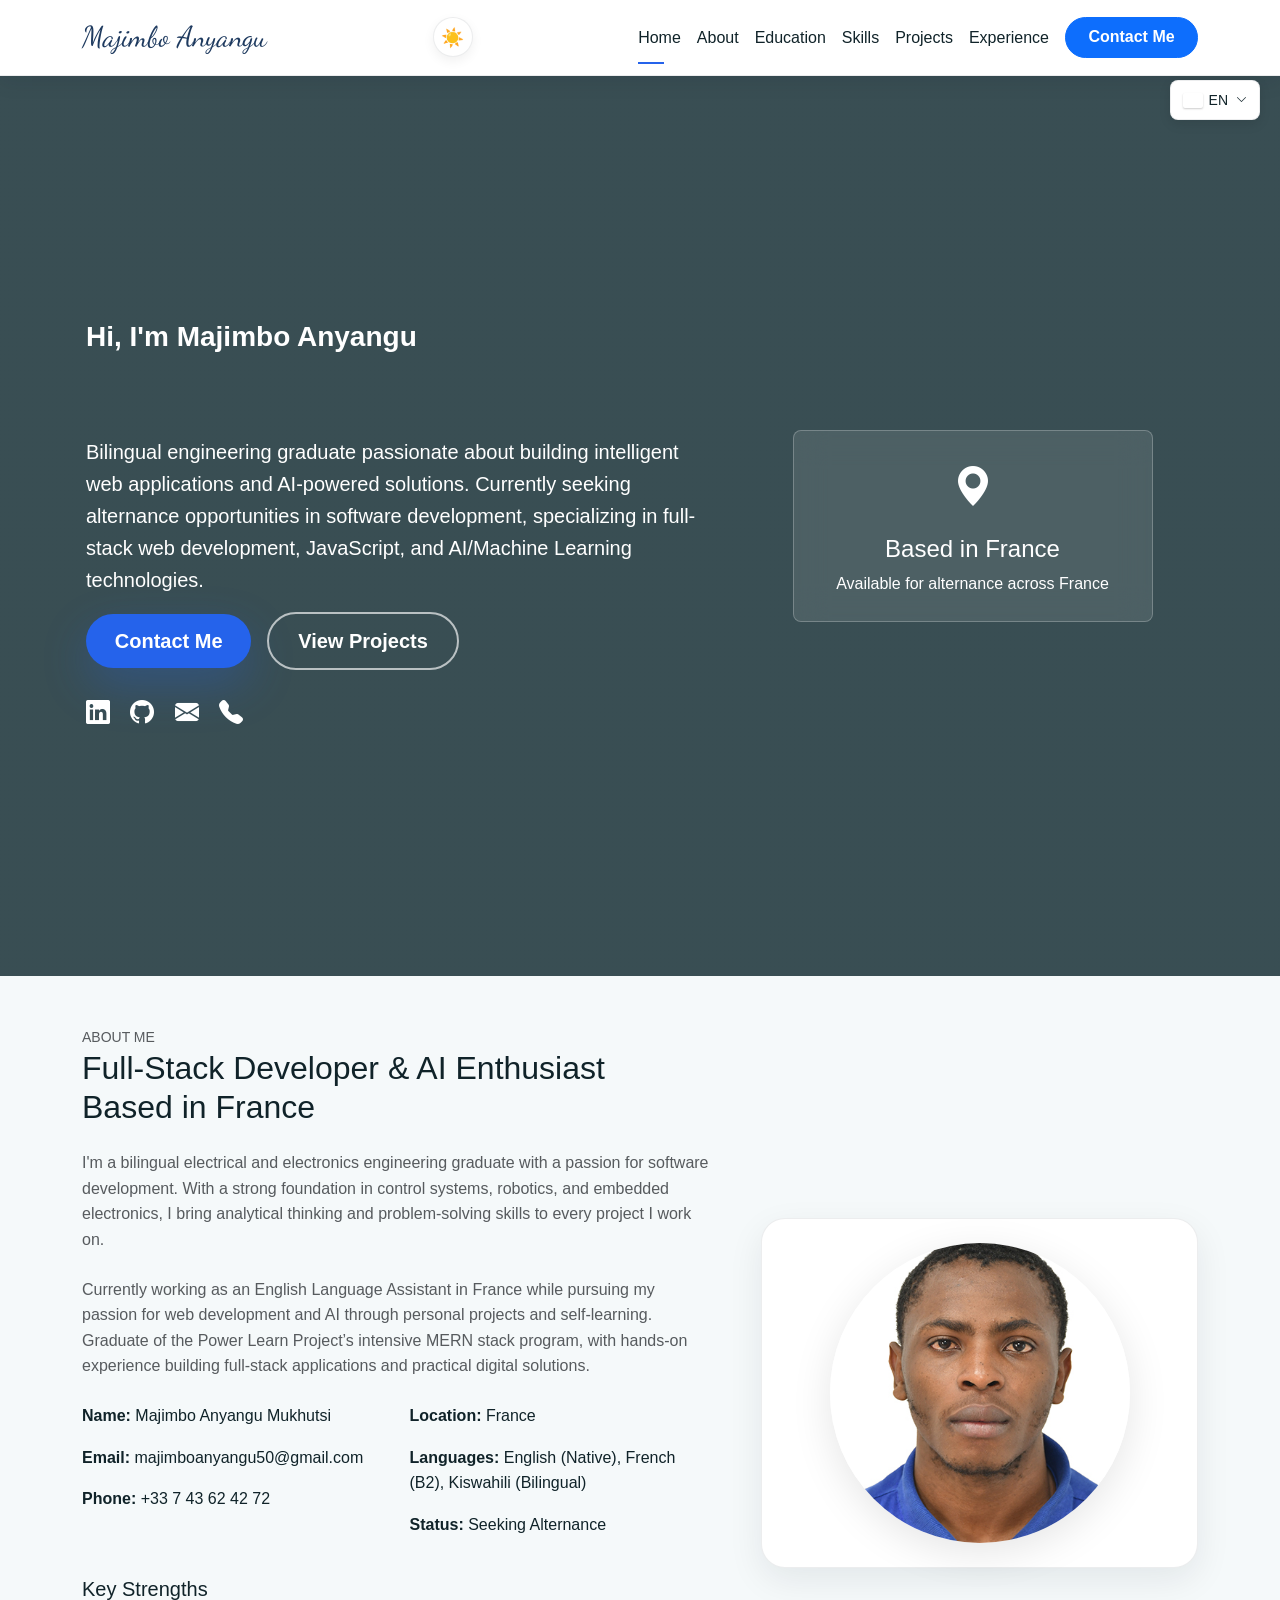
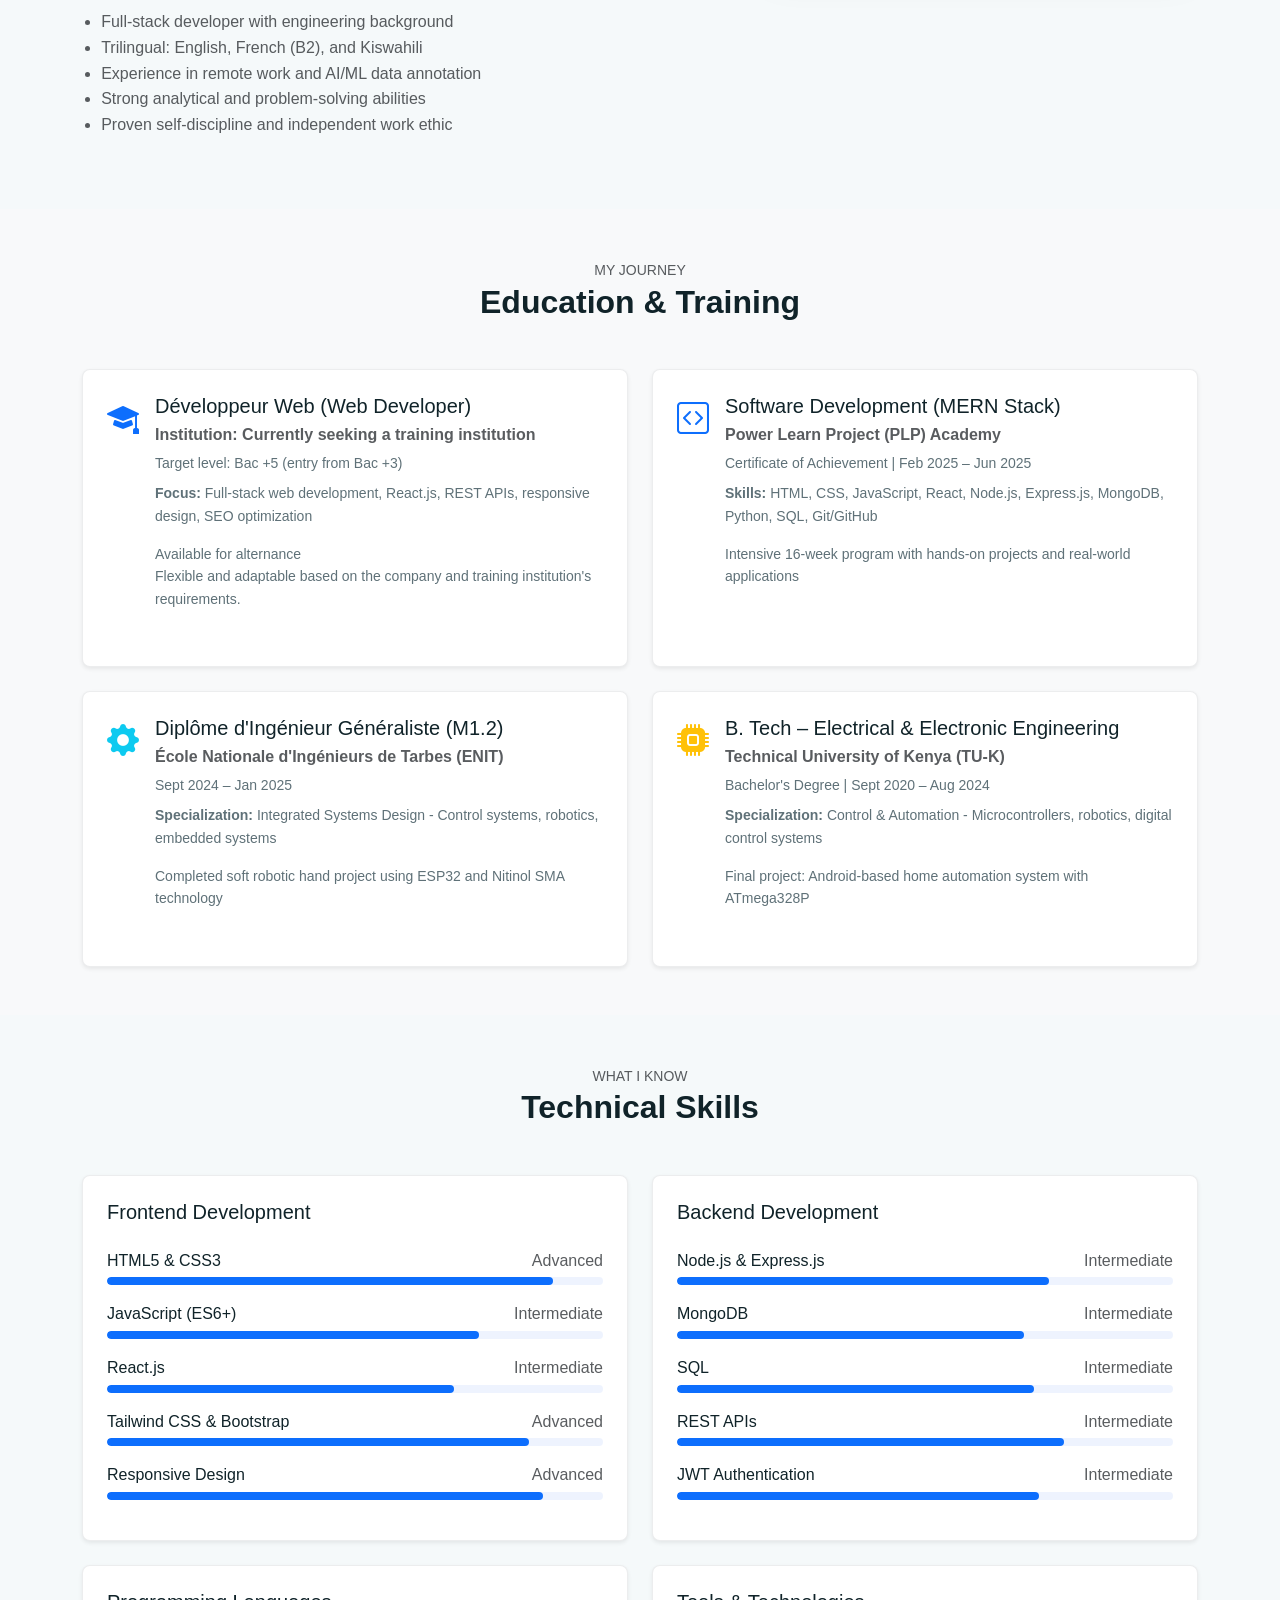
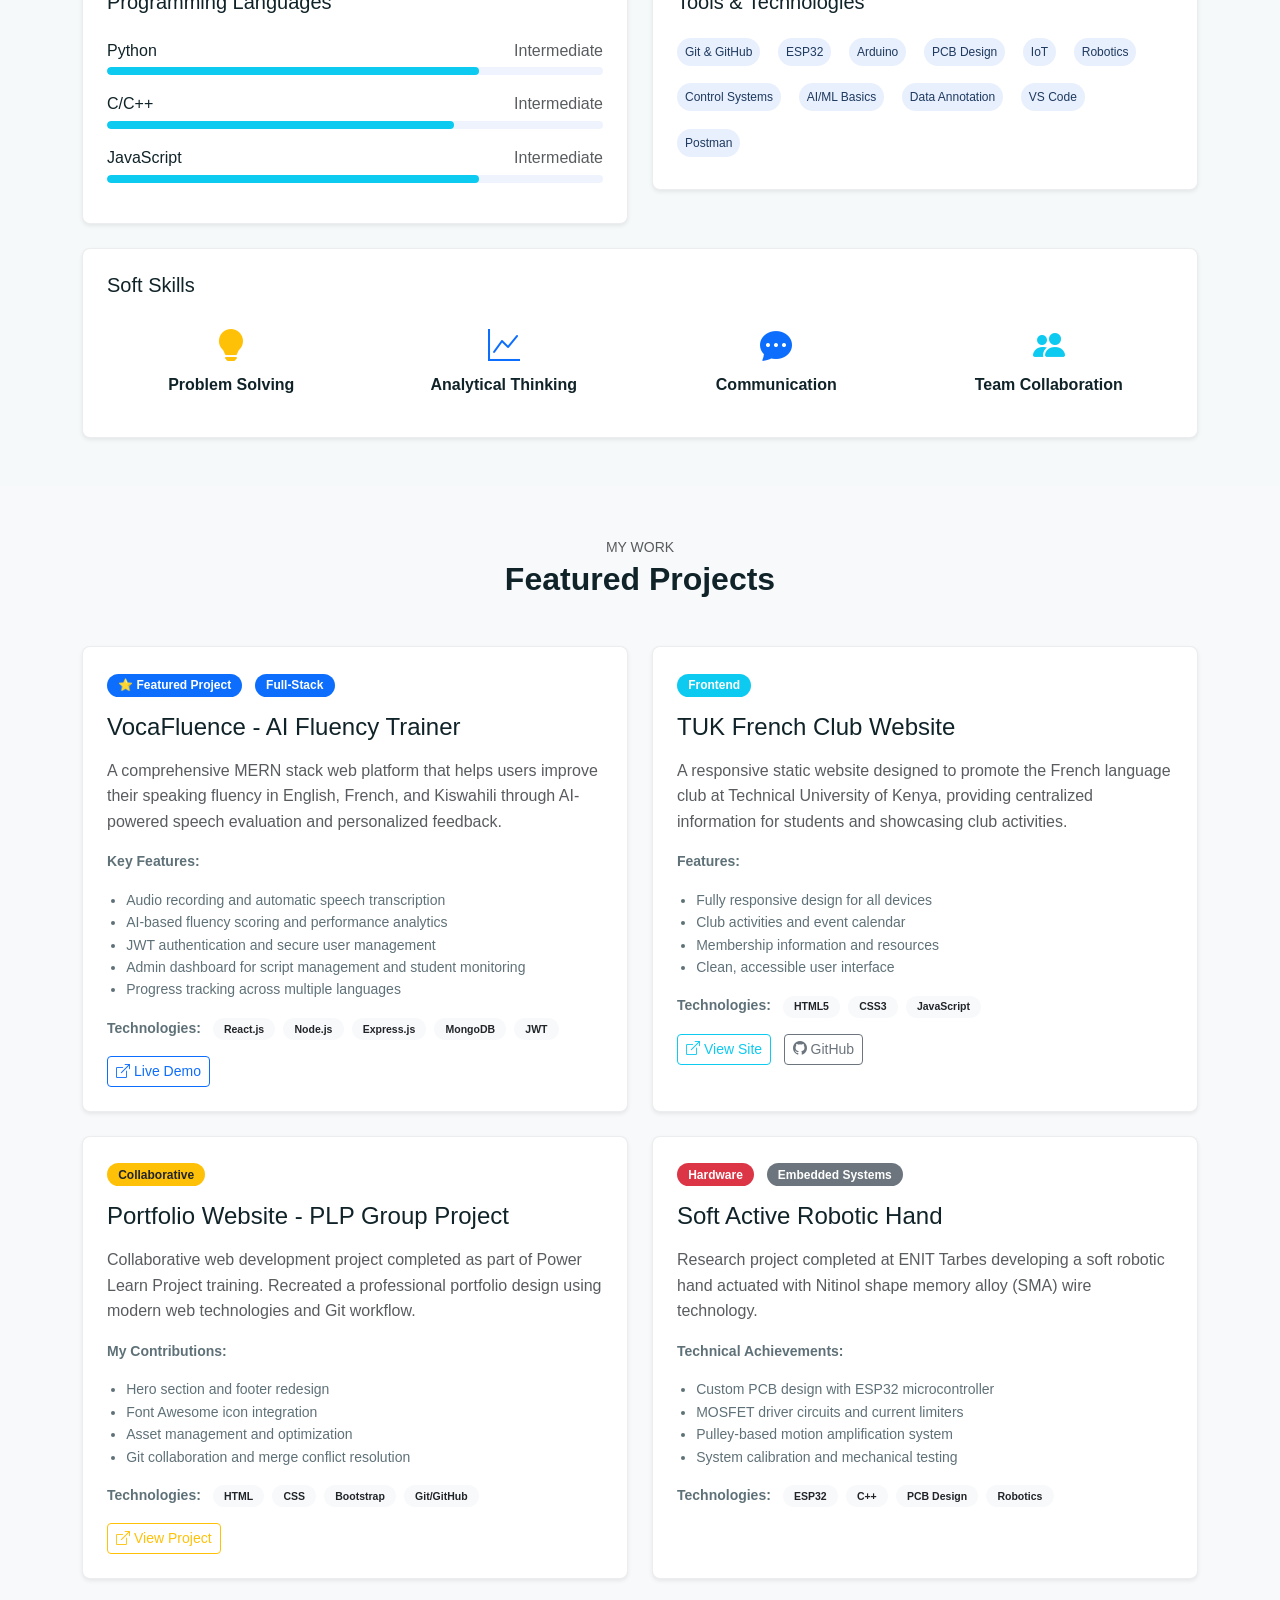
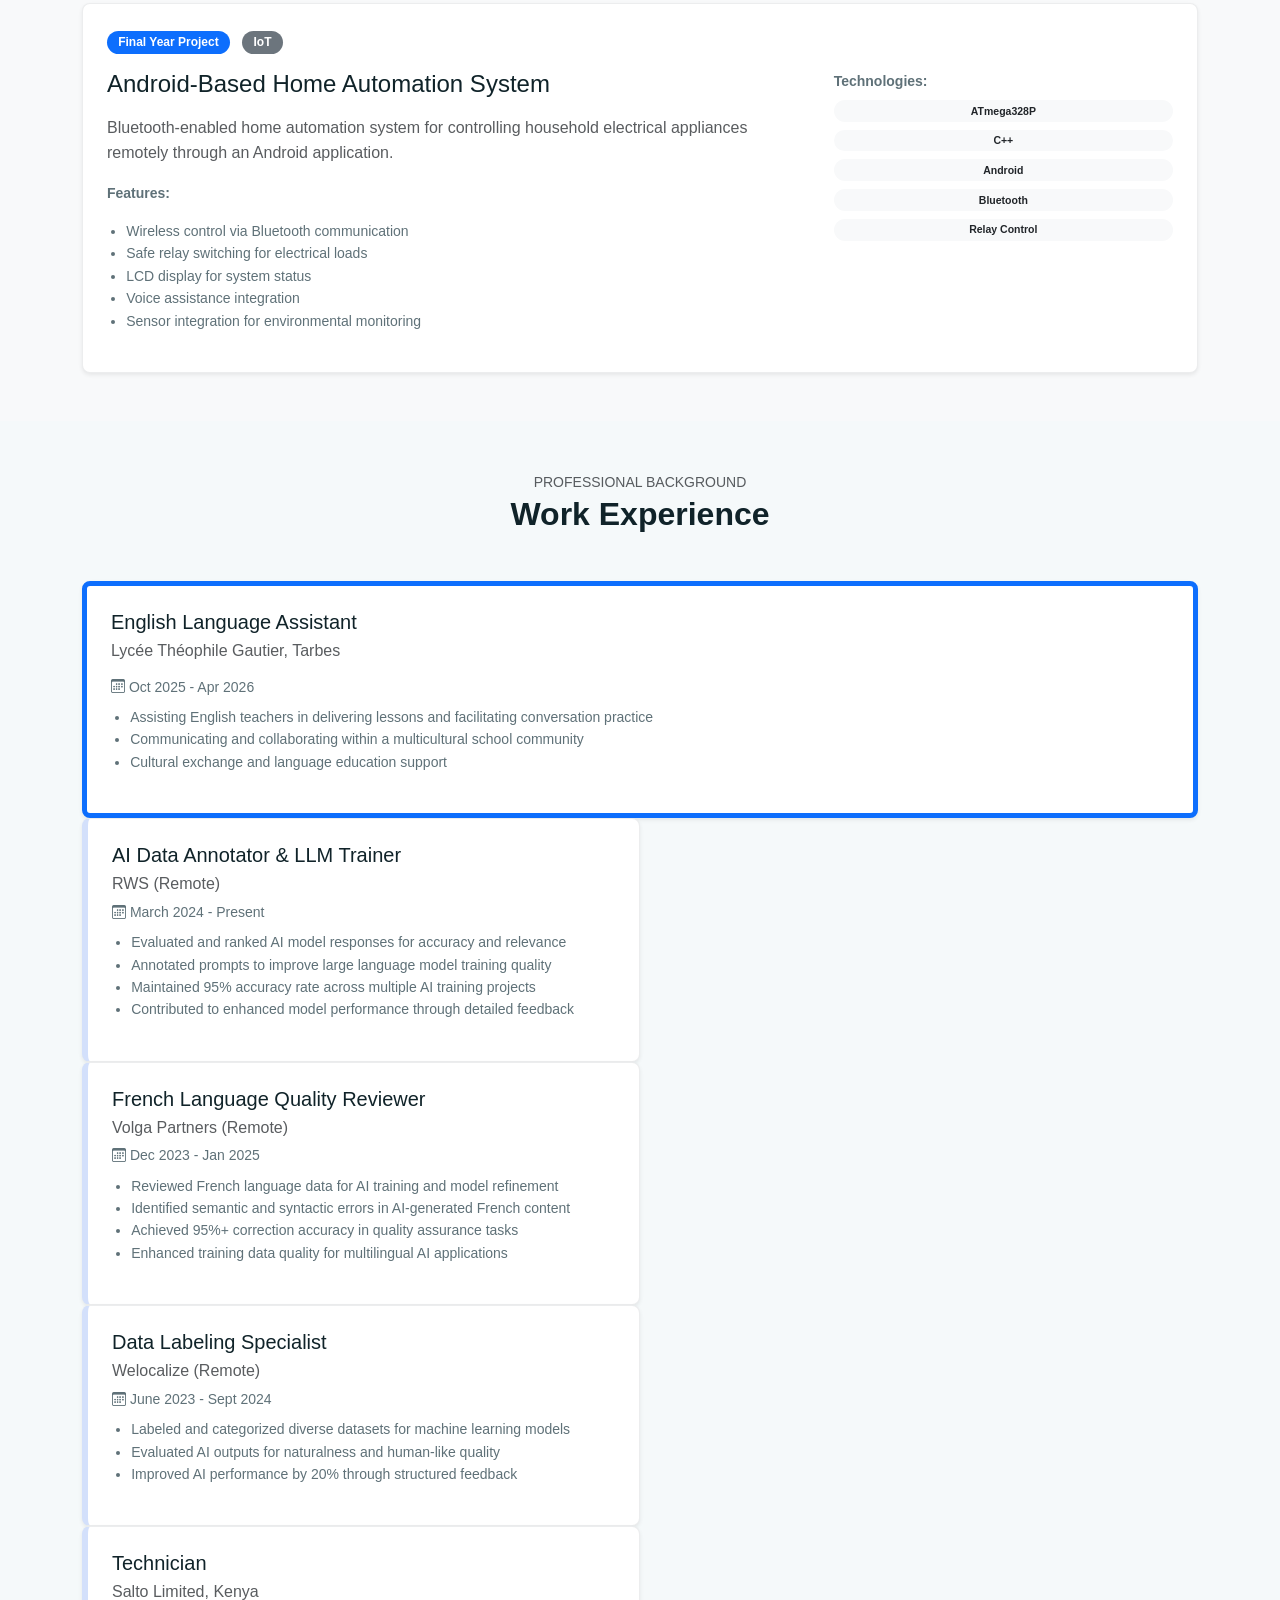
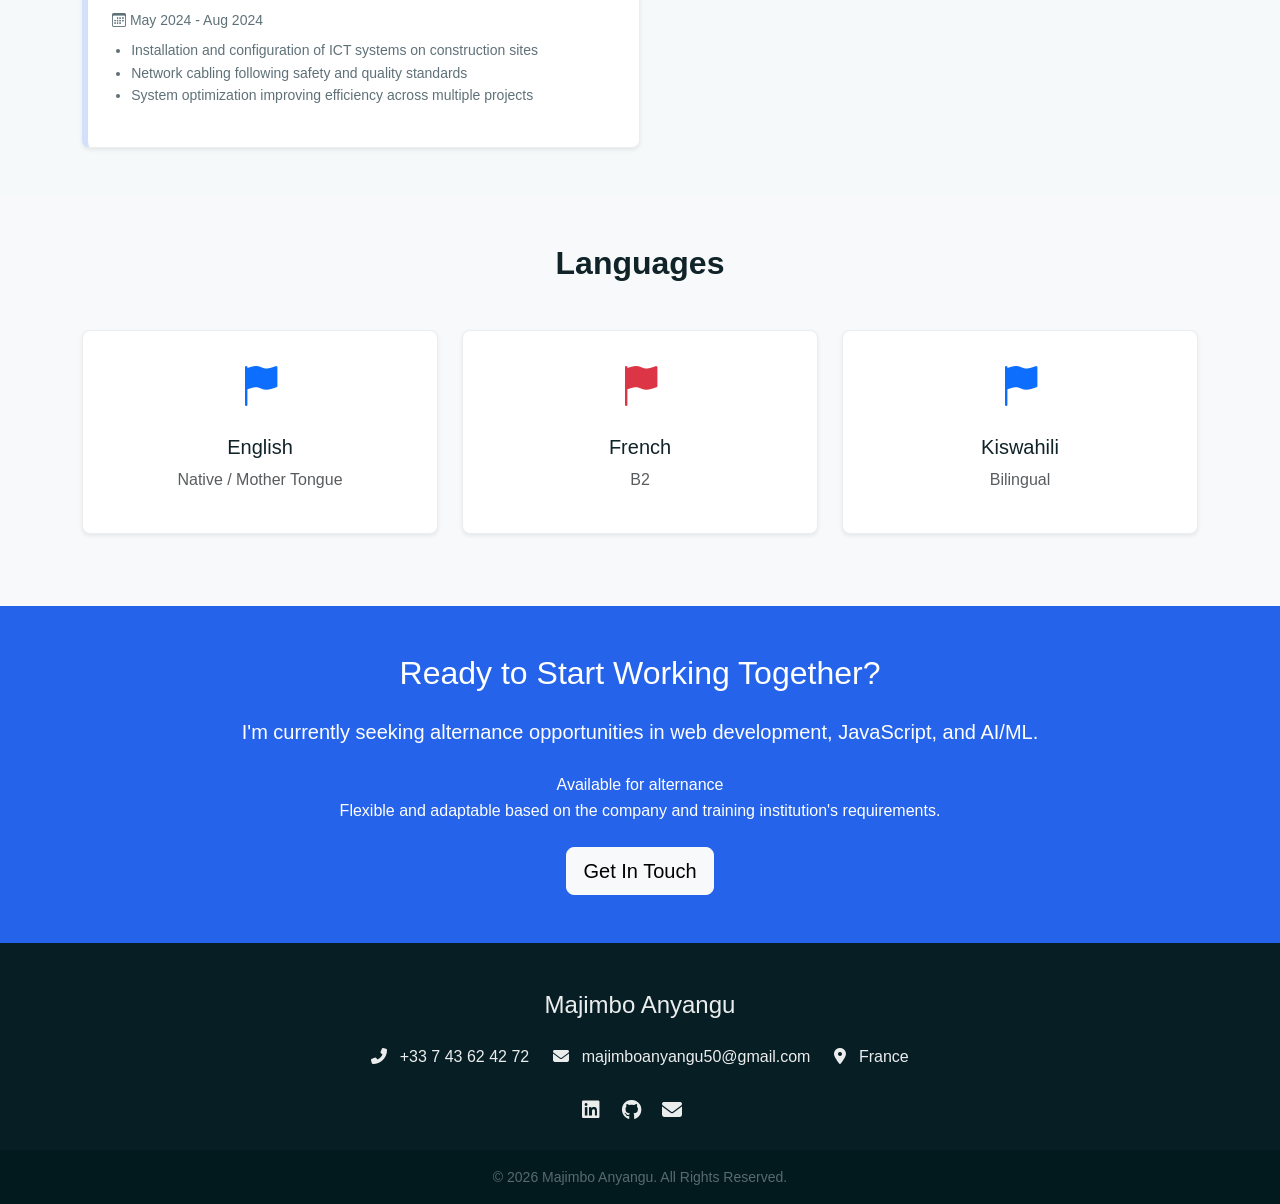
==== commit cdf5aa94: "refactor: redesign language switcher UI and update color scheme - Convert language switcher from inl" ====
--- a/index.html
+++ b/index.html
@@ -26,23 +26,23 @@
   </head>
 
   <body>
-    <!-- Theme Toggle -->
-    <input type="checkbox" id="theme-toggle" hidden />
-    <label for="theme-toggle" class="theme-icon" aria-label="Toggle theme">
-      <span class="sun">☀️</span>
-      <span class="moon">🌙</span>
-    </label>
-
     <!-- Language Switcher -->
-    <div class="language-switcher">
-      <button class="lang-btn active" data-lang="en" onclick="changeLanguage('en')" title="English">
-        <img src="https://flagcdn.com/w40/gb.png" alt="English flag">
-        <span>EN</span>
+    <div class="language-switcher" id="language-switcher">
+      <button class="lang-toggle-btn" id="lang-toggle-btn">
+        <img src="https://flagcdn.com/w40/gb.png" alt="" id="lang-current-flag">
+        <span id="lang-current-label">EN</span>
+        <i class="bi bi-chevron-down lang-chevron"></i>
       </button>
-      <button class="lang-btn" data-lang="fr" onclick="changeLanguage('fr')" title="Français">
-        <img src="https://flagcdn.com/w40/fr.png" alt="French flag">
-        <span>FR</span>
-      </button>
+      <div class="lang-dropdown" id="lang-dropdown">
+        <button class="lang-option" data-lang="en">
+          <img src="https://flagcdn.com/w40/gb.png" alt="English">
+          <span>EN - English</span>
+        </button>
+        <button class="lang-option" data-lang="fr">
+          <img src="https://flagcdn.com/w40/fr.png" alt="Français">
+          <span>FR - Français</span>
+        </button>
+      </div>
     </div>
 
     <!-- Navbar Toggle -->
@@ -51,14 +51,18 @@
     <!-- Navbar -->
     <nav class="navbar-wrapper">
       <div class="container d-flex justify-content-between align-items-center">
+        <a href="#" class="navbar-brand">Majimbo Anyangu</a>
+
         <div class="d-flex align-items-center gap-2">
-          <a href="#" class="navbar-brand">Majimbo Anyangu</a>
-        </div>
-
-        <!-- Hamburger Icon -->
-        <label for="nav-toggle" class="hamburger">
-          <i class="fas fa-bars"></i>
-        </label>
+          <input type="checkbox" id="theme-toggle" hidden />
+          <label for="theme-toggle" class="theme-icon" aria-label="Toggle theme">
+            <span class="sun">☀️</span>
+            <span class="moon">🌙</span>
+          </label>
+          <label for="nav-toggle" class="hamburger">
+            <i class="fas fa-bars"></i>
+          </label>
+        </div>
 
         <!-- Nav Links -->
         <div class="nav-links">
@@ -96,7 +100,7 @@
             <li>
               <a
                 href="assets/contact_me.html"
-                class="btn btn-success"
+                class="btn btn-primary"
                 data-i18n="nav-contact"
                 >Contact Me</a
               >
@@ -195,7 +199,7 @@
             >
               <i class="bi bi-geo-alt-fill text-white fs-1 mb-3 d-block"></i>
               <h4 class="text-white" data-i18n="hero-location">
-                Based in Tarbes, France
+                Based in France
               </h4>
               <p class="text-white mb-0" data-i18n="hero-location-desc">
                 Available for alternance across France
@@ -253,7 +257,7 @@
               <div class="col-md-6">
                 <p>
                   <strong data-i18n="about-location">Location:</strong>
-                  <span data-i18n="about-location-value">Tarbes, France</span>
+                  <span data-i18n="about-location-value">France</span>
                 </p>
                 <p>
                   <strong data-i18n="about-languages">Languages:</strong>
@@ -364,7 +368,7 @@
           <div class="col-lg-6">
             <div class="education-card p-4 bg-white rounded-3 shadow-sm h-100">
               <div class="d-flex align-items-start mb-3">
-                <i class="bi bi-code-square text-success fs-2 me-3"></i>
+                <i class="bi bi-code-square text-primary fs-2 me-3"></i>
                 <div>
                   <h5 class="mb-1" data-i18n="education-mern">
                     Software Development (MERN Stack)
@@ -561,7 +565,7 @@
           <div class="col-lg-6">
             <div class="skills-card p-4 bg-white rounded-3 shadow-sm">
               <h5 class="mb-4" data-i18n="skills-backend">
-                <i class="bi bi-server text-success me-2"></i>Backend
+                <i class="bi bi-server text-primary me-2"></i>Backend
                 Development
               </h5>
 
@@ -573,7 +577,7 @@
                   >
                 </div>
                 <div class="progress">
-                  <div class="progress-bar bg-success progress-75"></div>
+                  <div class="progress-bar bg-primary progress-75"></div>
                 </div>
               </div>
 
@@ -585,7 +589,7 @@
                   >
                 </div>
                 <div class="progress">
-                  <div class="progress-bar bg-success progress-70"></div>
+                  <div class="progress-bar bg-primary progress-70"></div>
                 </div>
               </div>
 
@@ -597,7 +601,7 @@
                   >
                 </div>
                 <div class="progress">
-                  <div class="progress-bar bg-success progress-72"></div>
+                  <div class="progress-bar bg-primary progress-72"></div>
                 </div>
               </div>
 
@@ -609,7 +613,7 @@
                   >
                 </div>
                 <div class="progress">
-                  <div class="progress-bar bg-success progress-78"></div>
+                  <div class="progress-bar bg-primary progress-78"></div>
                 </div>
               </div>
 
@@ -621,7 +625,7 @@
                   >
                 </div>
                 <div class="progress">
-                  <div class="progress-bar bg-success progress-73"></div>
+                  <div class="progress-bar bg-primary progress-73"></div>
                 </div>
               </div>
             </div>
@@ -722,7 +726,7 @@
                 </div>
                 <div class="col-md-3 col-6 mb-3">
                   <div class="text-center">
-                    <i class="bi bi-graph-up fs-2 text-success mb-2"></i>
+                    <i class="bi bi-graph-up fs-2 text-primary mb-2"></i>
                     <p class="mb-0 fw-semibold" data-i18n="soft-analytical">
                       Analytical Thinking
                     </p>
@@ -766,7 +770,7 @@
           <div class="col-lg-6">
             <div class="project-card p-4 bg-white rounded-3 shadow-sm h-100">
               <div class="project-badge mb-3">
-                <span class="badge bg-success" data-i18n="projects-featured"
+                <span class="badge bg-primary" data-i18n="projects-featured"
                   >⭐ Featured Project</span
                 >
                 <span
@@ -1070,11 +1074,9 @@
           <h2 class="fw-bold" data-i18n="experience-title">Work Experience</h2>
         </div>
 
-        <div class="row g-4">
-          <!-- Current Role -->
           <div class="col-12">
             <div
-              class="experience-card p-4 bg-white rounded-3 shadow-sm border-start border-5 border-success"
+              class="experience-card p-4 bg-white rounded-3 shadow-sm border-start border-5 border-primary"
             >
               <div
                 class="d-flex justify-content-between align-items-start mb-2"
@@ -1090,9 +1092,7 @@
                     Lycée Théophile Gautier, Tarbes
                   </p>
                 </div>
-                <span class="badge bg-success" data-i18n="experience-current"
-                  >Current</span
-                >
+                
               </div>
               <p class="small text-muted mb-2">
                 <i class="bi bi-calendar3"></i>
@@ -1265,13 +1265,13 @@
               <i class="bi bi-flag-fill text-danger fs-1 mb-3"></i>
               <h5 data-i18n="lang-french">French</h5>
               <p class="text-muted" data-i18n="lang-french-level">
-                Bilingual (C1-C2)
+                B2
               </p>
             </div>
           </div>
           <div class="col-md-4 mb-4">
             <div class="language-card p-4 bg-white rounded-3 shadow-sm">
-              <i class="bi bi-flag-fill text-success fs-1 mb-3"></i>
+              <i class="bi bi-flag-fill text-primary fs-1 mb-3"></i>
               <h5 data-i18n="lang-kiswahili">Kiswahili</h5>
               <p class="text-muted" data-i18n="lang-kiswahili-level">
                 Bilingual
@@ -1323,7 +1323,7 @@
             <i class="fas fa-envelope me-2"></i> majimboanyangu50@gmail.com
           </p>
           <p class="mb-0">
-            <i class="fas fa-map-marker-alt me-2"></i> Tarbes, France
+            <i class="fas fa-map-marker-alt me-2"></i> France
           </p>
         </div>
 
--- a/assets/css/style.css
+++ b/assets/css/style.css
@@ -4,9 +4,9 @@
     --color-surface: #ffffff;
     --color-text: #102329;
     --color-muted: #5f7178;
-    --color-primary: #183036;
-    --color-accent: #2d6a4f;
-    --color-accent-light: #40916c;
+    --color-primary: #1e3a5f;
+    --color-accent: #2563eb;
+    --color-accent-light: #3b82f6;
     --color-border: rgba(16, 35, 41, 0.08);
     --color-section-alt: #f8f9fa;
     --color-footer: #061e24;
@@ -21,8 +21,14 @@
     box-sizing: border-box;
 }
 
+html {
+    overflow-x: clip;
+}
+
 body {
     margin: 0;
+    overflow-x: clip;
+    max-width: 100%;
     font-family: 'Inter', 'Segoe UI', Tahoma, sans-serif;
     background-color: var(--color-background);
     color: var(--color-text);
@@ -67,20 +73,16 @@
 
 /* Theme toggle */
 .theme-icon {
-    position: fixed;
-    top: 20px;
-    right: 20px;
     display: flex;
     align-items: center;
     justify-content: center;
-    width: 48px;
-    height: 48px;
+    width: 40px;
+    height: 40px;
     border-radius: 50%;
     background: var(--color-surface);
     border: 1px solid var(--color-border);
     cursor: pointer;
-    box-shadow: 0 8px 20px rgba(0, 0, 0, 0.08);
-    z-index: 1100;
+    box-shadow: 0 4px 12px rgba(0, 0, 0, 0.06);
     transition: var(--transition-base);
 }
 
@@ -147,7 +149,7 @@
 }
 
 .hamburger:hover {
-    background: rgba(45, 106, 79, 0.08);
+    background: rgba(37, 99, 235, 0.08);
     color: var(--color-accent);
 }
 
@@ -215,6 +217,10 @@
     background: rgba(255, 255, 255, 0.6);
 }
 
+.navbar-wrapper.navbar-bright-section .nav-links .nav-link {
+    color: var(--color-text);
+}
+
 .navbar-wrapper.navbar-bright-section .nav-link:hover,
 .navbar-wrapper.navbar-bright-section .nav-link:hover::after {
     color: rgba(255, 255, 255, 0.9);
@@ -276,7 +282,7 @@
   font-size: 2rem;
   font-weight: 700;
   color: var(--text-color, white);
-  text-shadow: 0 0 8px #00c896, 0 0 16px #00c896, 0 0 24px #00c896;
+  text-shadow: 0 0 8px #2563eb, 0 0 16px #2563eb, 0 0 24px #2563eb;
   position: absolute;
   width: 100%;
   opacity: 0;
@@ -344,13 +350,13 @@
     border-radius: 999px;
     padding: 0.75rem 1.8rem;
     font-weight: 600;
-    box-shadow: 0 18px 45px rgba(45, 106, 79, 0.28);
+    box-shadow: 0 18px 45px rgba(37, 99, 235, 0.28);
     transition: transform 0.2s ease, box-shadow 0.2s ease;
 }
 
 .btn-hire-me:hover {
     transform: translateY(-3px);
-    box-shadow: 0 20px 50px rgba(45, 106, 79, 0.35);
+    box-shadow: 0 20px 50px rgba(37, 99, 235, 0.35);
 }
 
 .transparent-btn {
@@ -436,7 +442,7 @@
 /* Skills */
 .progress {
     height: 8px;
-    background: rgba(45, 106, 79, 0.08);
+    background: rgba(37, 99, 235, 0.08);
     border-radius: 999px;
     overflow: hidden;
 }
@@ -461,7 +467,7 @@
 }
 
 .skill-tags .badge {
-    background: rgba(45, 106, 79, 0.1) !important;
+    background: rgba(37, 99, 235, 0.1) !important;
     color: var(--color-primary);
     padding: 0.45rem 0.9rem;
     border-radius: 999px;
@@ -482,7 +488,7 @@
 
 /* Experience */
 .experience-card {
-    border-left: 6px solid rgba(45, 106, 79, 0.2);
+    border-left: 6px solid rgba(37, 99, 235, 0.2);
 }
 
 /* Languages */
@@ -497,12 +503,12 @@
 
 /* CTA */
 .cta-section {
-    background-color: #2d6a4f;
+    background-color: #2563eb;
     color: #ffffff;
 }
 
 body.dark-theme .cta-section {
-    background-color: rgba(45, 106, 79, 0.85);
+    background-color: rgba(37, 99, 235, 0.85);
 }
 
 /* Footer */
@@ -551,22 +557,25 @@
 }
 
 @media (max-width: 575.98px) {
-    .theme-icon {
-        top: 16px;
-        left: 16px;
-        right: auto;
-        width: 42px;
-        height: 42px;
+    .navbar-wrapper.navbar-bright-section {
+        background: var(--color-surface);
+        border-bottom-color: var(--color-border);
+        box-shadow: 0 6px 20px rgba(12, 24, 32, 0.08);
+    }
+
+    .navbar-wrapper.navbar-bright-section .navbar-brand,
+    .navbar-wrapper.navbar-bright-section .hamburger {
+        color: var(--color-primary);
     }
 
     .navbar-wrapper .container {
-        justify-content: center !important;
         position: relative;
     }
 
-    .navbar-wrapper > .container > .d-flex:first-child {
-        display: none !important;
-    }
+    .navbar-wrapper .container > .d-flex {
+       margin-right: 0.95rem;
+  }
+    
 
     .hamburger {
         position: relative;
@@ -608,7 +617,7 @@
 }
 
 body.dark-theme .skill-tags .badge {
-    background: rgba(64, 145, 108, 0.22) !important;
+    background: rgba(59, 130, 246, 0.22) !important;
     color: #d7e6ea;
 }
 
@@ -617,101 +626,132 @@
     color: #a5bdc2 !important;
 }
 
-/* Language Switcher Styles */
+/* Language Switcher */
 .language-switcher {
     position: fixed;
     top: 80px;
     right: 20px;
-    z-index: 999;
+    z-index: 1050;
+}
+
+.lang-toggle-btn {
     display: flex;
-    gap: 8px;
-    background: rgba(255, 255, 255, 0.9);
-    padding: 8px;
+    align-items: center;
+    gap: 6px;
+    padding: 8px 12px;
+    background: var(--color-surface);
+    border: 1px solid var(--color-border);
     border-radius: 8px;
+    cursor: pointer;
+    font-weight: 500;
+    font-size: 14px;
+    color: var(--color-text);
     box-shadow: 0 4px 12px rgba(0, 0, 0, 0.1);
-    transition: all 0.3s ease;
-}
-
-.language-switcher:hover {
+    transition: all 0.2s ease;
+}
+
+.lang-toggle-btn:hover {
+    border-color: var(--color-accent-light);
     box-shadow: 0 6px 16px rgba(0, 0, 0, 0.15);
 }
 
-.lang-btn {
+.lang-toggle-btn img {
+    width: 20px;
+    height: 15px;
+    border-radius: 2px;
+    box-shadow: 0 1px 2px rgba(0, 0, 0, 0.2);
+}
+
+.lang-chevron {
+    font-size: 11px;
+    margin-left: 2px;
+    transition: transform 0.2s ease;
+}
+
+.language-switcher.open .lang-chevron {
+    transform: rotate(180deg);
+}
+
+.lang-dropdown {
+    display: none;
+    position: absolute;
+    top: calc(100% + 6px);
+    right: 0;
+    background: var(--color-surface);
+    border: 1px solid var(--color-border);
+    border-radius: 8px;
+    box-shadow: 0 8px 24px rgba(0, 0, 0, 0.12);
+    overflow: hidden;
+    min-width: 150px;
+}
+
+.language-switcher.open .lang-dropdown {
+    display: block;
+}
+
+.lang-option {
     display: flex;
     align-items: center;
     gap: 8px;
     padding: 10px 14px;
-    border: 1px solid rgba(255,255,255,0.2);
-    background: rgba(255,255,255,0.05);
-    color: #d7e6ea;
+    width: 100%;
+    background: none;
+    border: none;
     cursor: pointer;
-    border-radius: 6px;
-    font-weight: 500;
     font-size: 14px;
-    transition: all 0.2s ease;
-    backdrop-filter: blur(10px);
-}
-
-.lang-btn img {
+    color: var(--color-text);
+    text-align: left;
+    transition: background 0.15s ease;
+}
+
+.lang-option:hover {
+    background: rgba(37, 99, 235, 0.08);
+    color: var(--color-accent);
+}
+
+.lang-option.active {
+    background: rgba(37, 99, 235, 0.1);
+    color: var(--color-accent);
+    font-weight: 600;
+}
+
+.lang-option img {
     width: 20px;
     height: 15px;
     border-radius: 2px;
-    box-shadow: 0 1px 2px rgba(0,0,0,0.2);
-}
-
-.lang-btn:hover {
-    background: rgba(255,255,255,0.1);
-    border-color: rgba(45, 106, 79, 0.5);
-    color: #40916c;
-}
-
-.lang-btn.active {
-    background: rgba(45, 106, 79, 0.3);
-    border-color: #40916c;
-    color: #40916c;
-    font-weight: 600;
-}
-
-body.dark-theme .language-switcher {
-    background: rgba(10, 20, 27, 0.7);
+    box-shadow: 0 1px 2px rgba(0, 0, 0, 0.2);
+}
+
+body.dark-theme .lang-toggle-btn {
+    background: rgba(10, 20, 27, 0.9);
+    border-color: rgba(255, 255, 255, 0.1);
+    color: #d7e6ea;
     box-shadow: 0 4px 12px rgba(0, 0, 0, 0.3);
-    backdrop-filter: blur(10px);
-}
-
-body.dark-theme .lang-btn {
+}
+
+body.dark-theme .lang-dropdown {
+    background: rgba(5, 15, 21, 0.98);
+    border-color: rgba(255, 255, 255, 0.08);
+    box-shadow: 0 8px 24px rgba(0, 0, 0, 0.4);
+}
+
+body.dark-theme .lang-option {
     color: #d7e6ea;
-    background: rgba(255,255,255,0.05);
-    border-color: rgba(255,255,255,0.1);
-}
-
-body.dark-theme .lang-btn:hover {
-    background: rgba(64, 145, 108, 0.15);
-    border-color: rgba(64, 145, 108, 0.5);
-    color: #40916c;
-}
-
-body.dark-theme .lang-btn.active {
-    background: rgba(45, 106, 79, 0.3);
-    border-color: #40916c;
-    color: #40916c;
+}
+
+body.dark-theme .lang-option:hover {
+    background: rgba(59, 130, 246, 0.15);
+    color: #3b82f6;
+}
+
+body.dark-theme .lang-option.active {
+    background: rgba(37, 99, 235, 0.25);
+    color: #3b82f6;
 }
 
 @media (max-width: 575.98px) {
     .language-switcher {
-        top: 16px;
-        right: 50%;
-        transform: translateX(50%);
-        gap: 6px;
-        padding: 6px;
-    }
-
-    .lang-btn {
-        padding: 8px 10px;
-        font-size: 13px;
-    }
-
-    .lang-btn img {
-        width: 18px;
-        height: 13px;
-    }
-}
+        top: 70px;
+        right: 16px;
+    }
+}
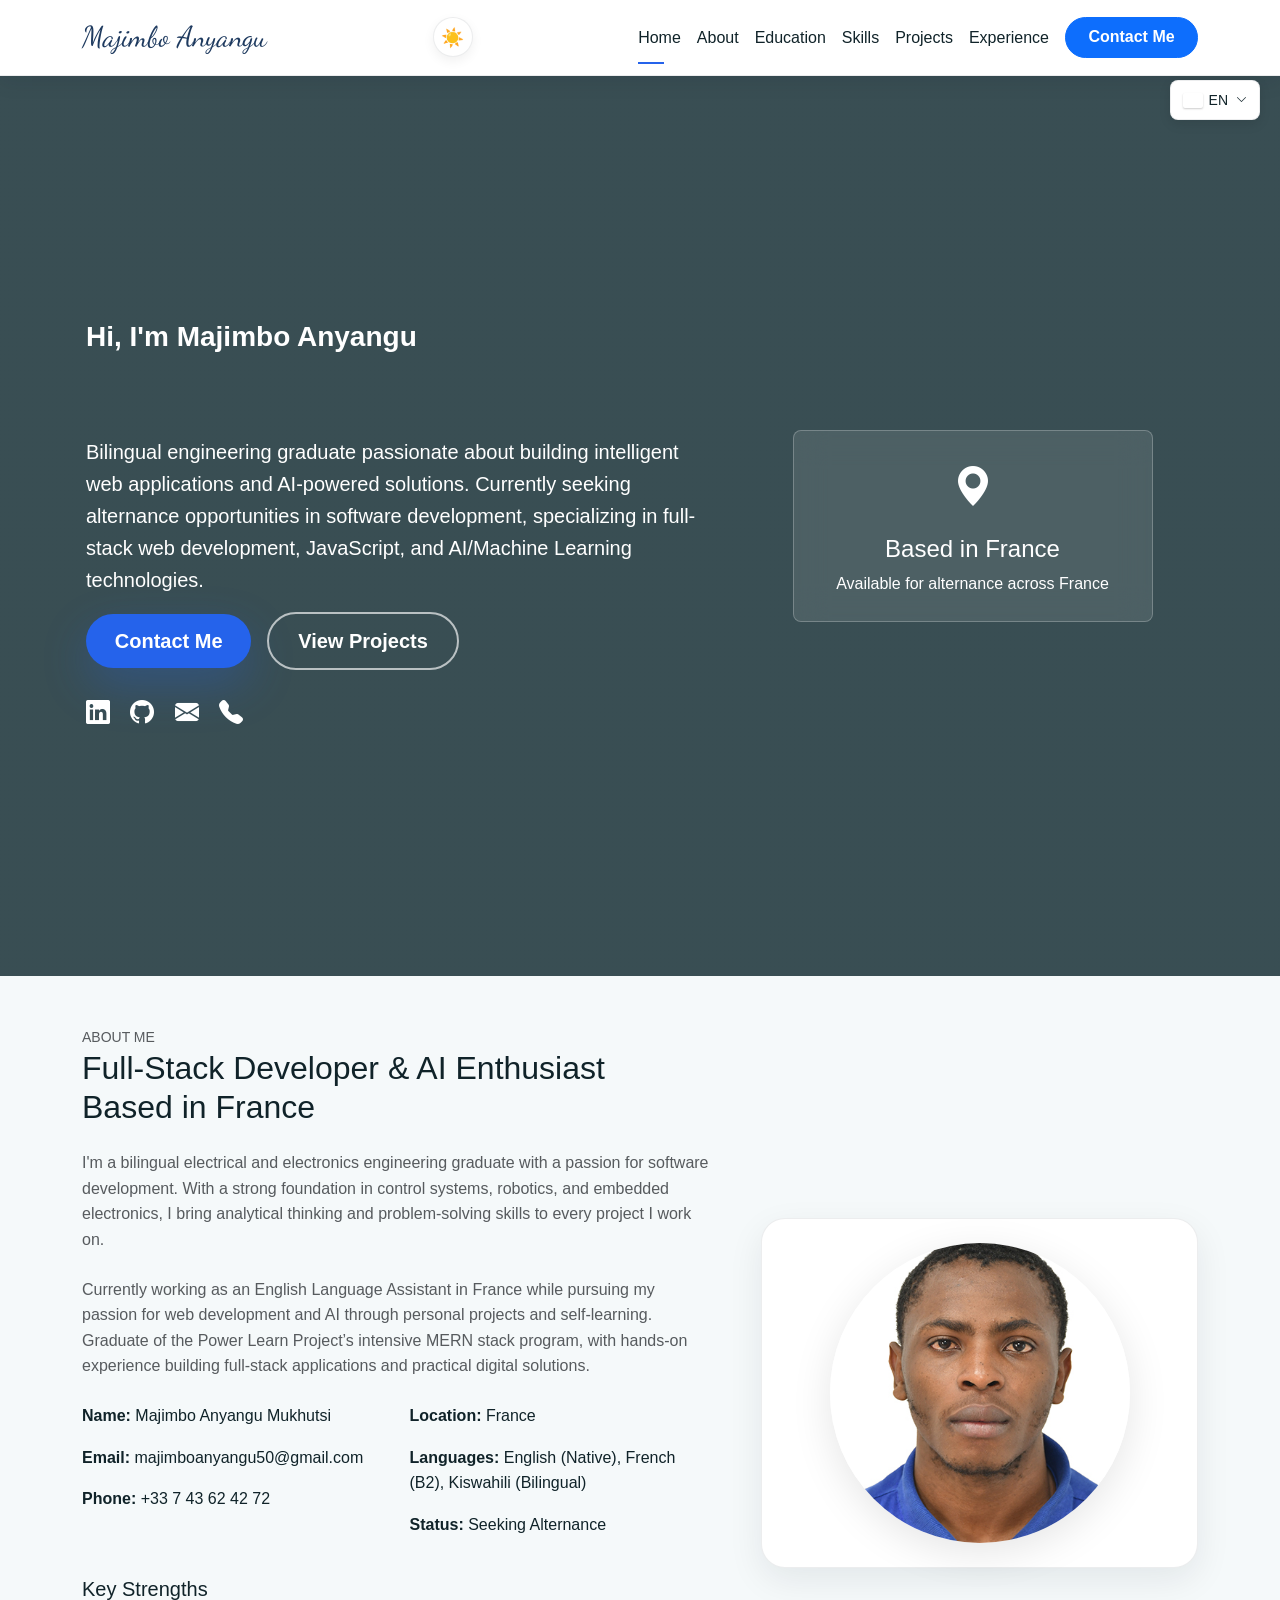
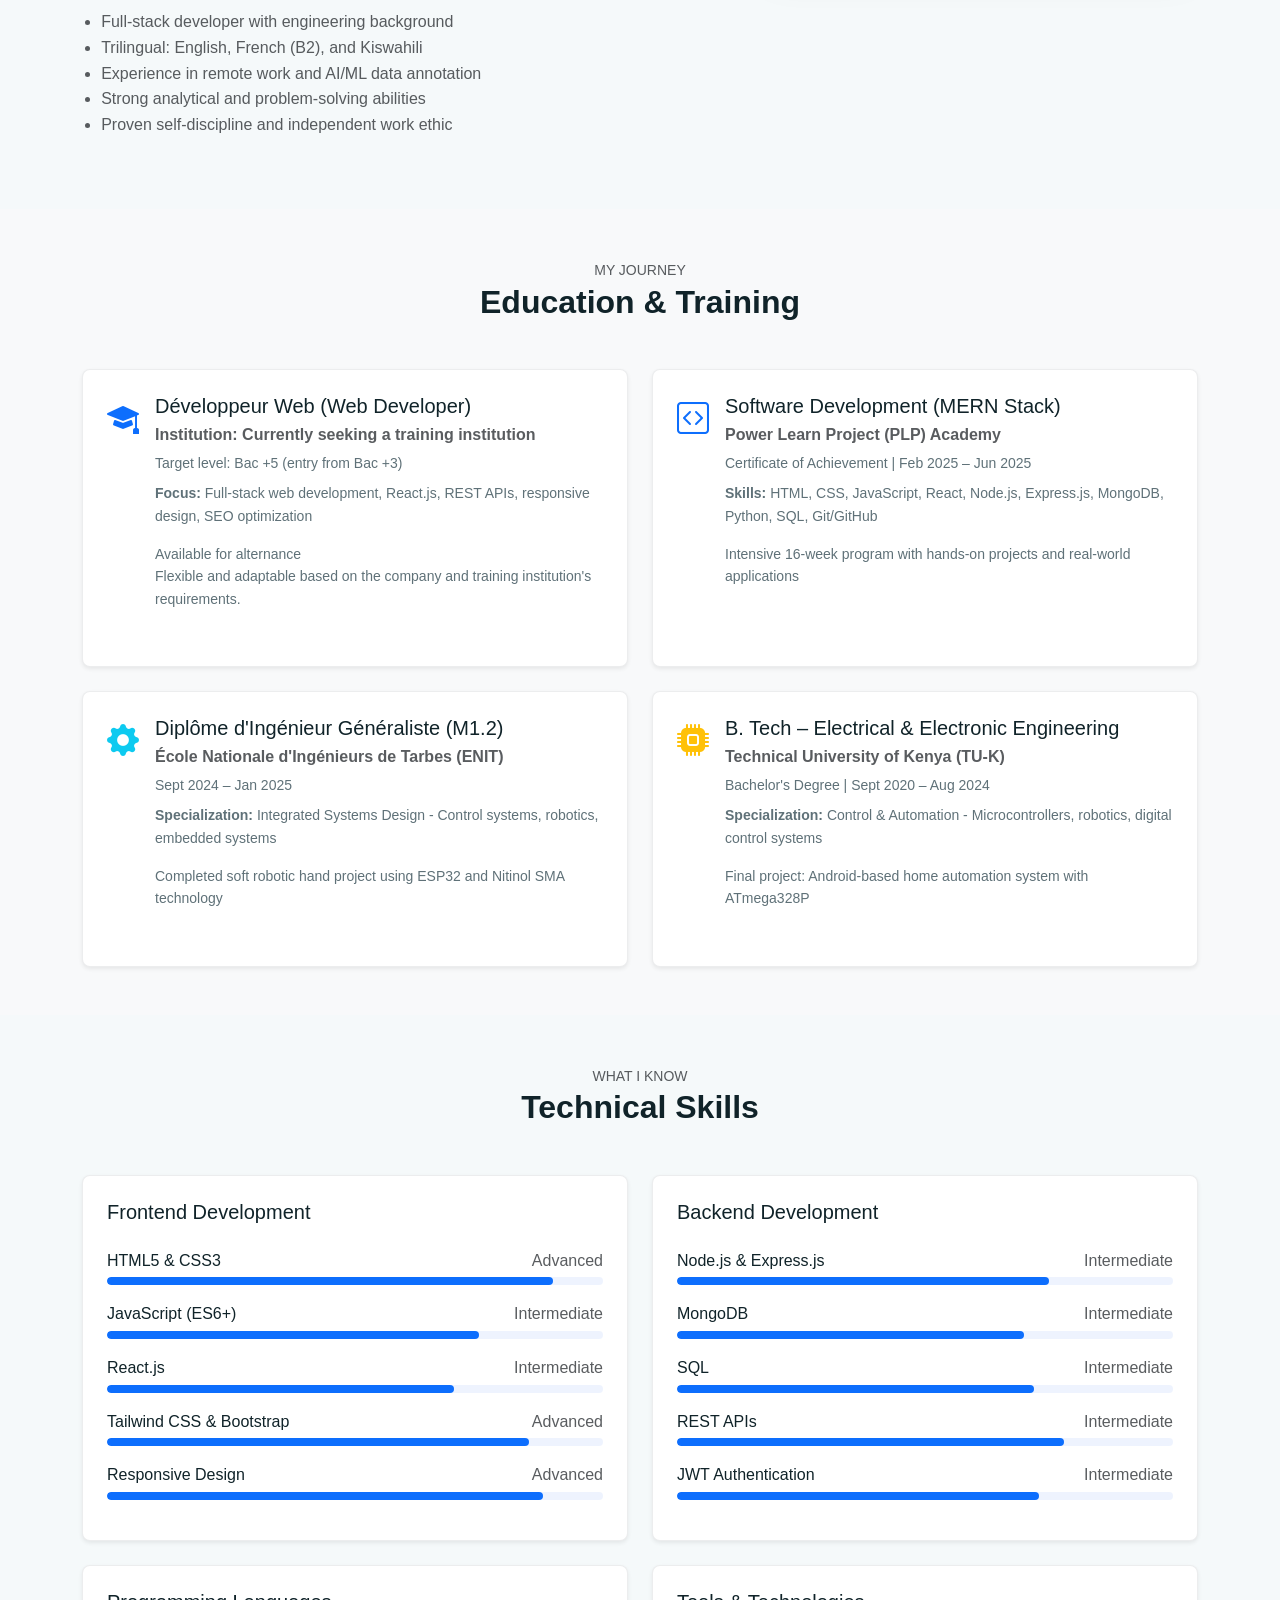
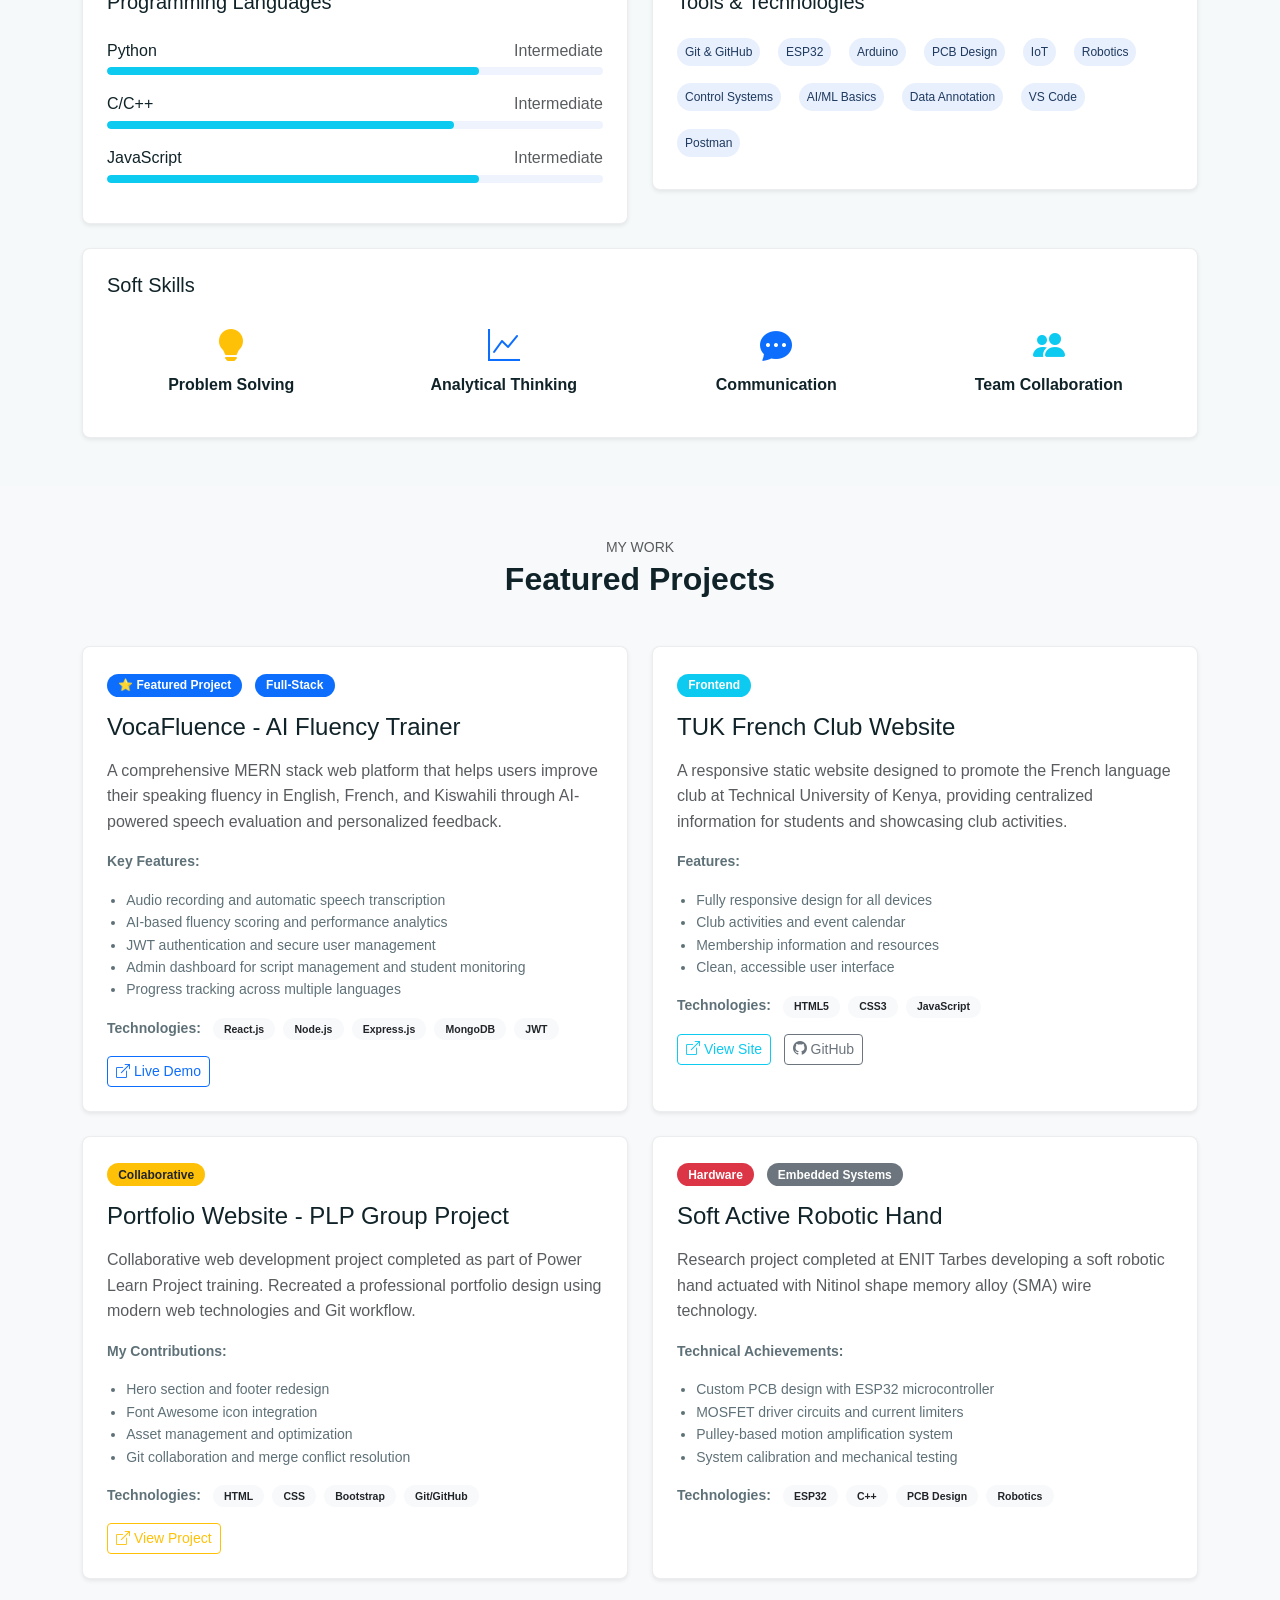
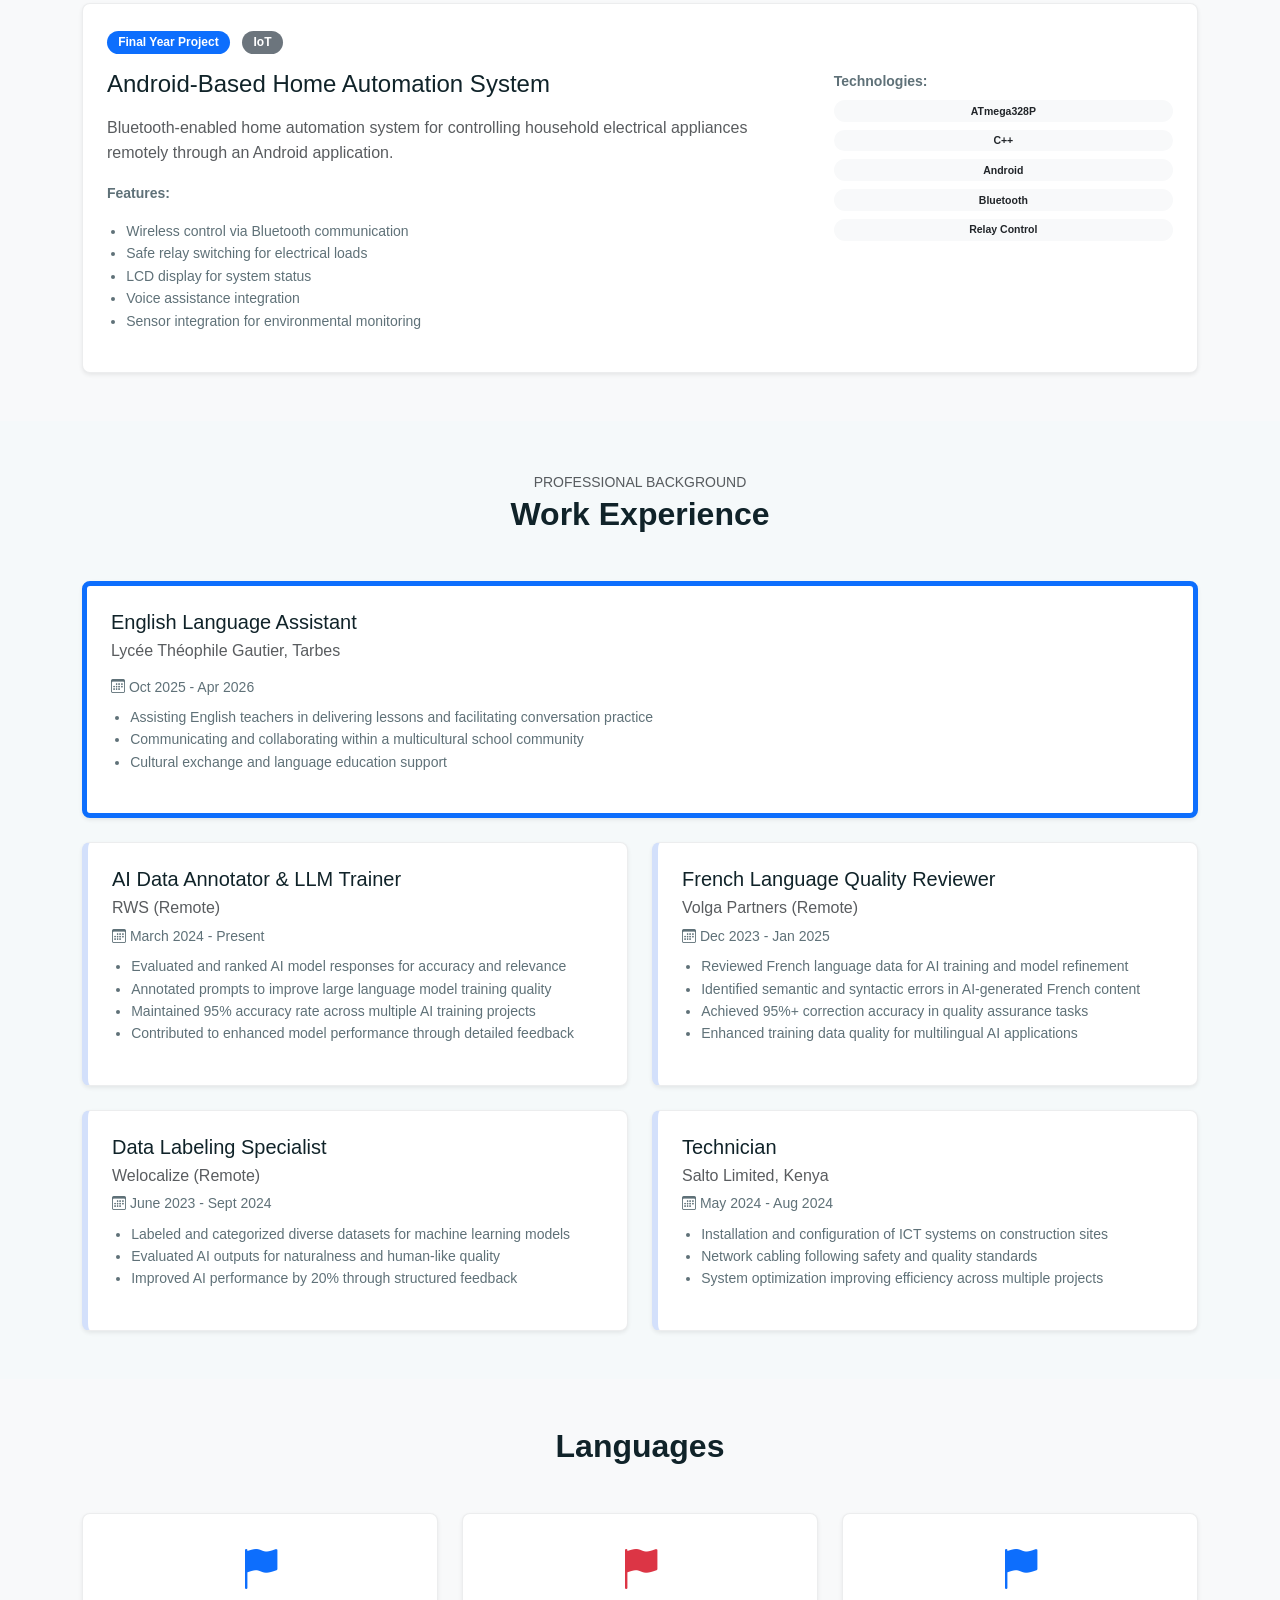
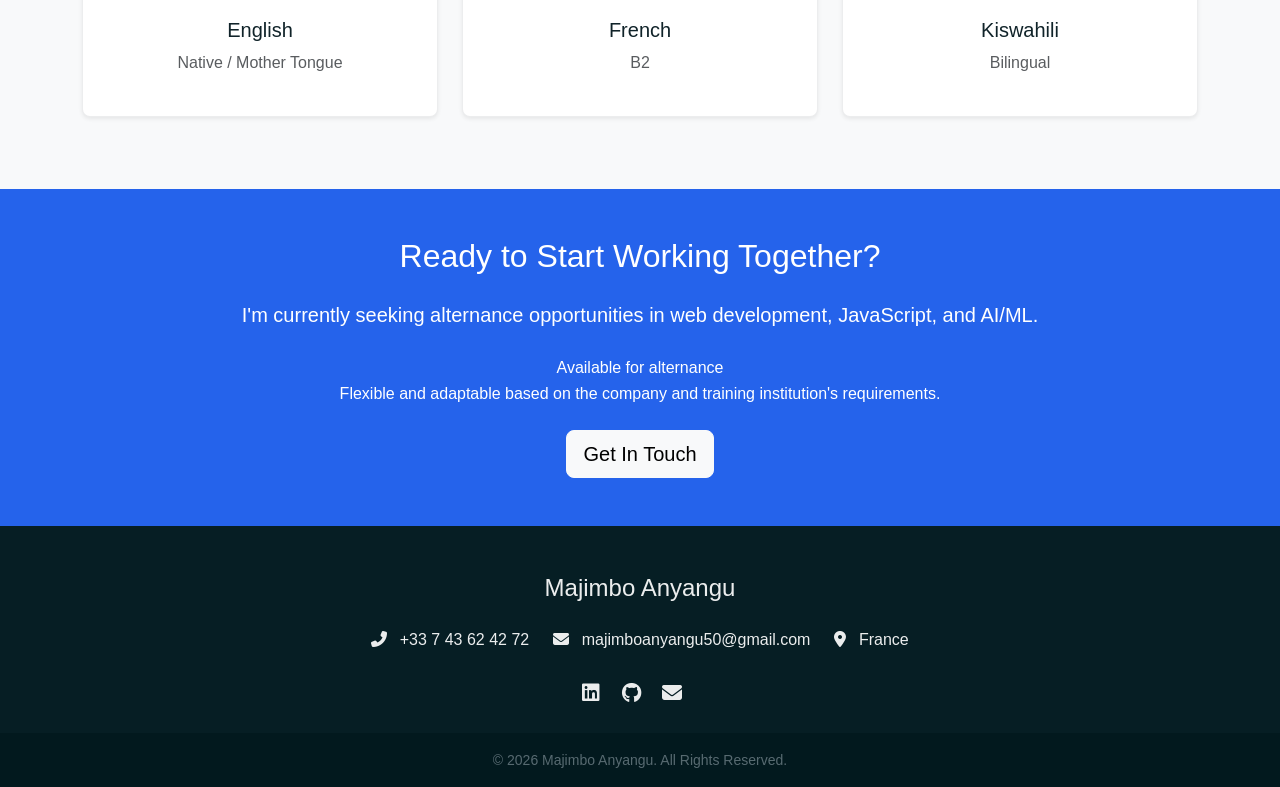
==== commit 3590c637: "Fix: Experience section cards now display in 2-column grid layout" ====
--- a/index.html
+++ b/index.html
@@ -1074,6 +1074,7 @@
           <h2 class="fw-bold" data-i18n="experience-title">Work Experience</h2>
         </div>
 
+        <div class="row g-4">
           <div class="col-12">
             <div
               class="experience-card p-4 bg-white rounded-3 shadow-sm border-start border-5 border-primary"
@@ -1242,6 +1243,7 @@
               </ul>
             </div>
           </div>
+        </div>
         </div>
       </div>
     </section>
